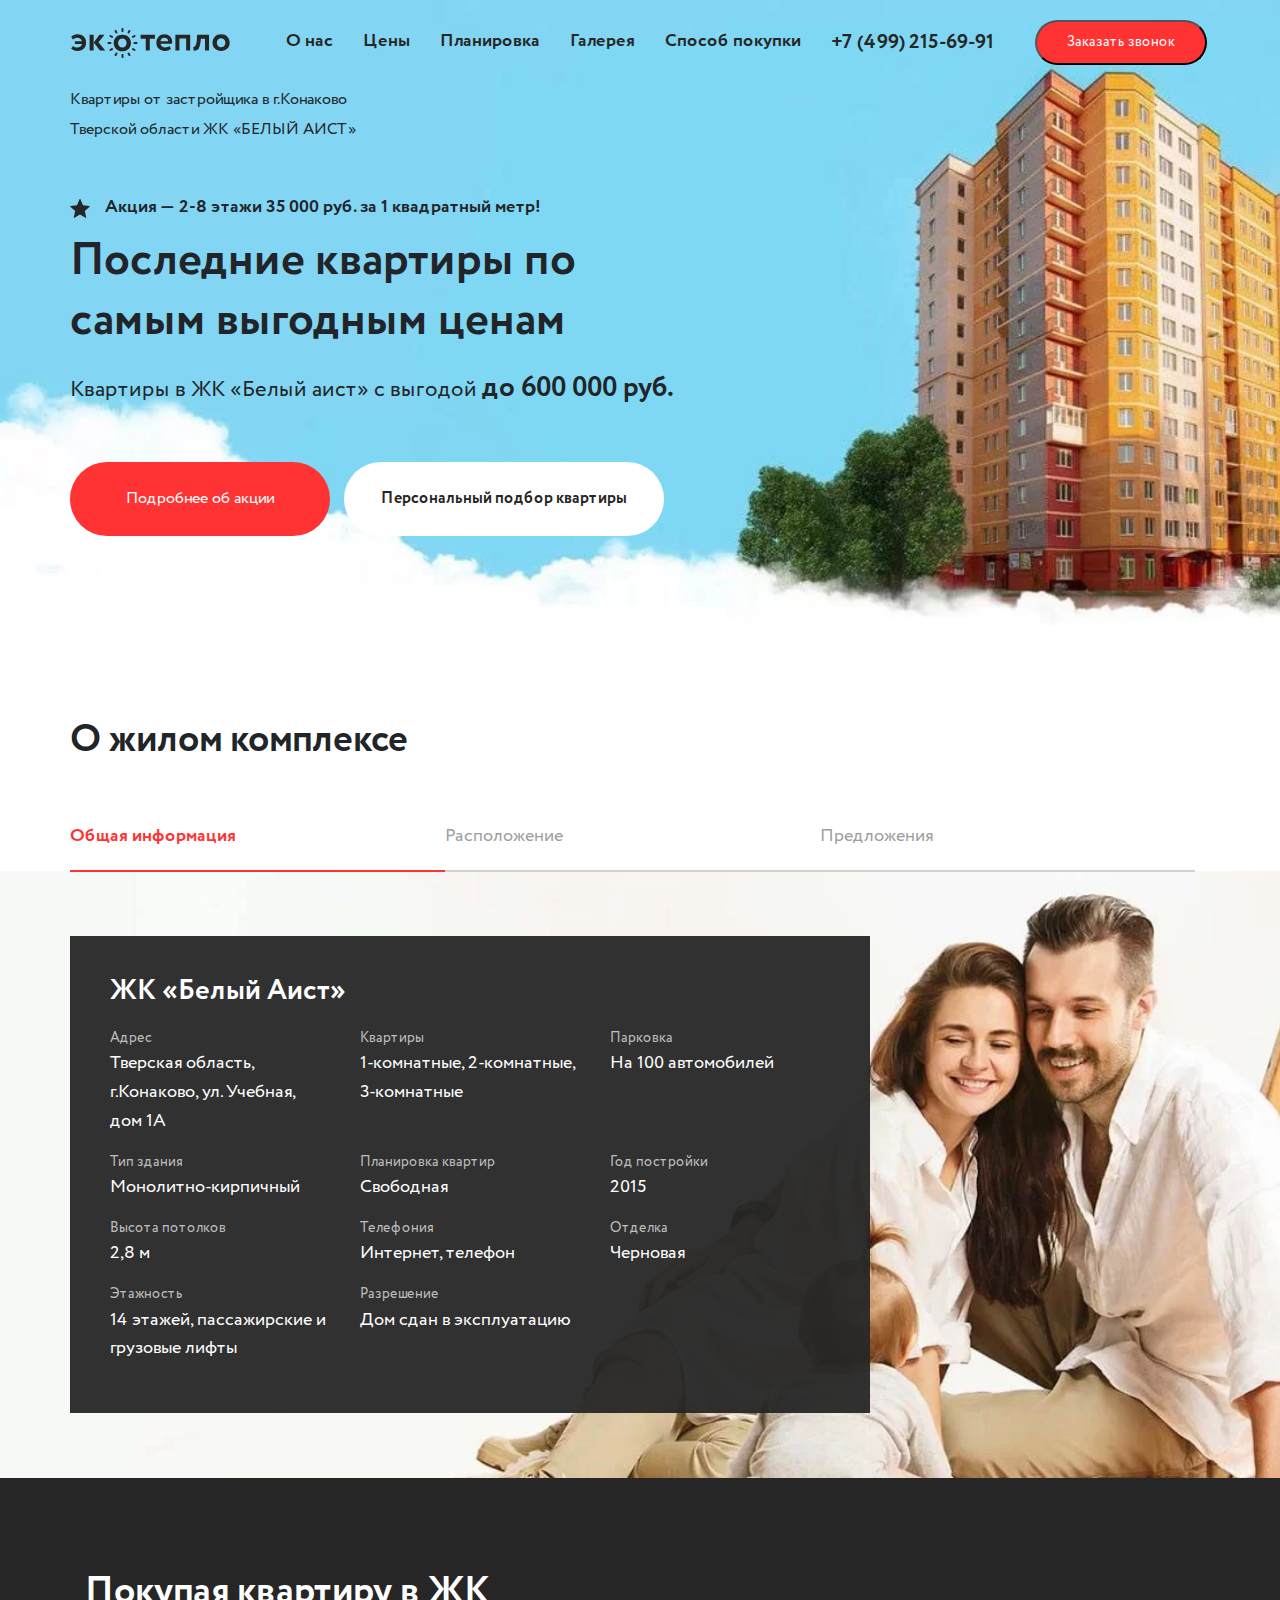
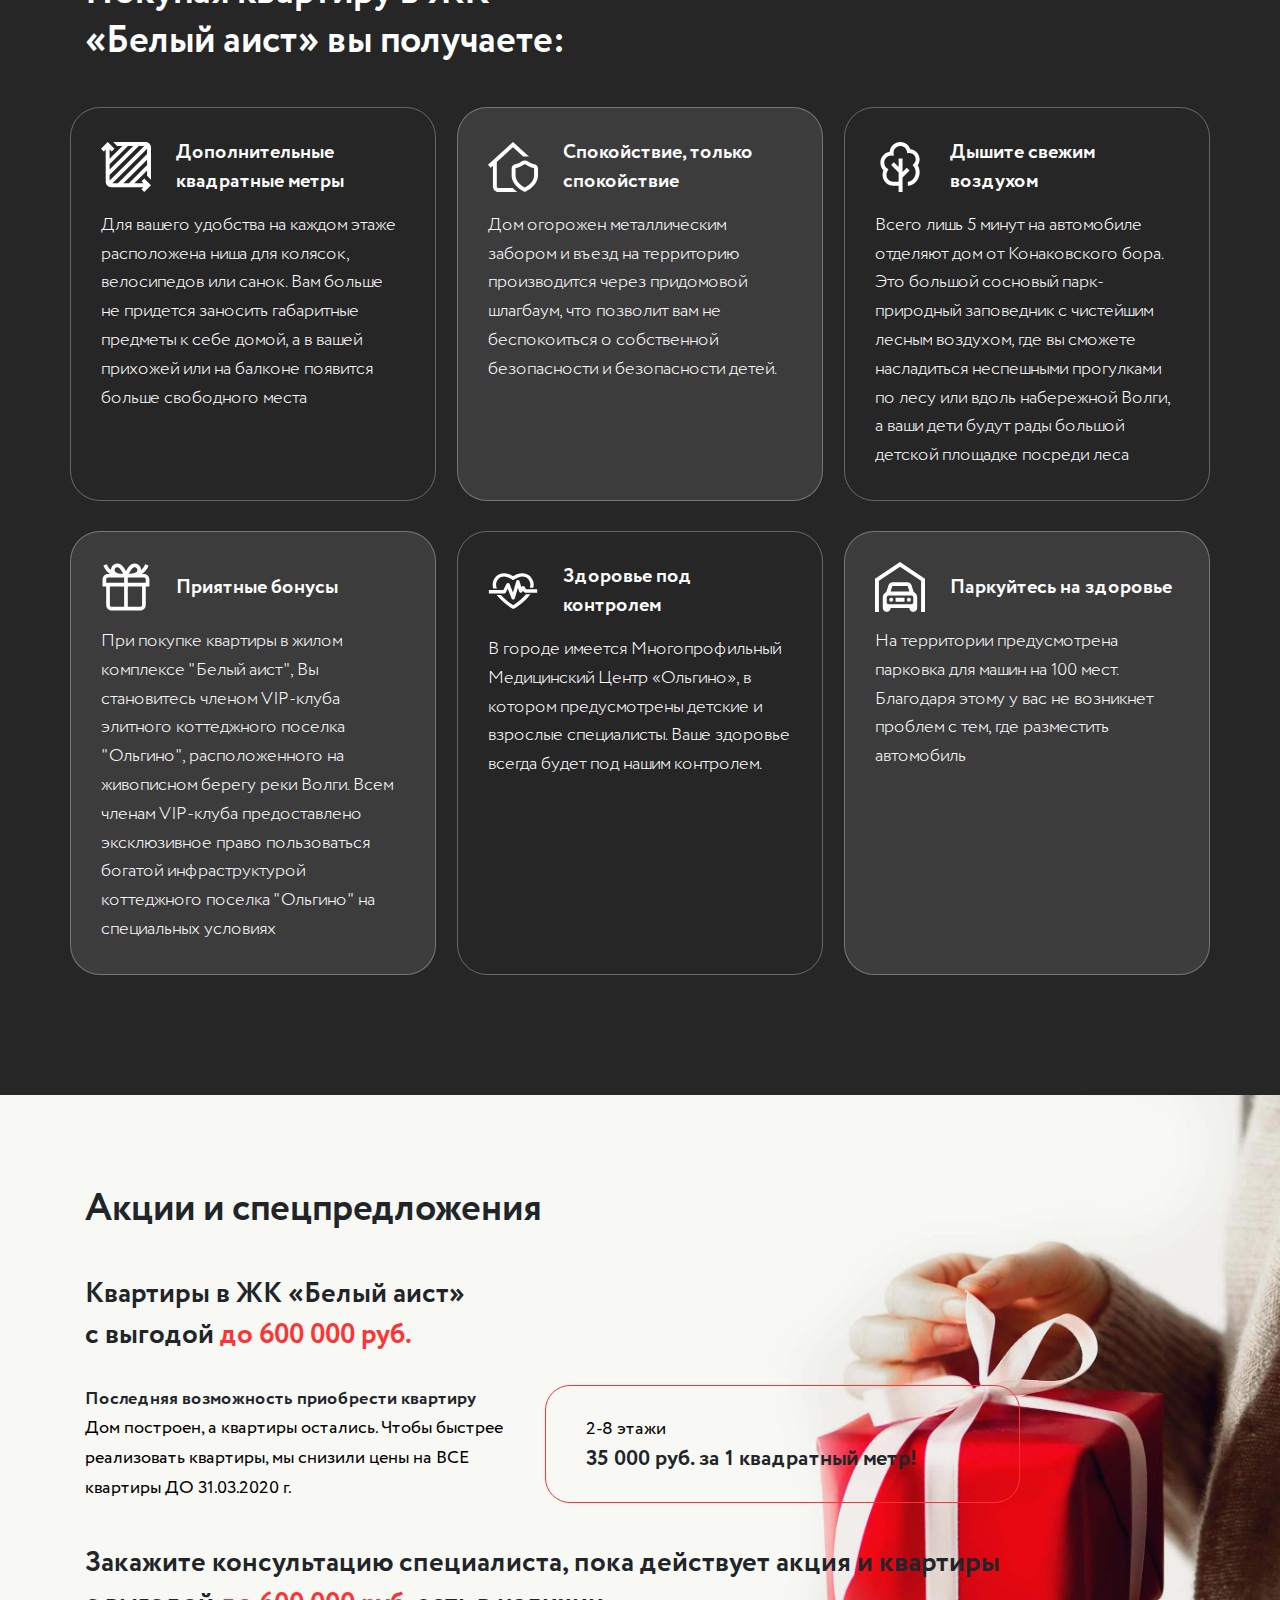
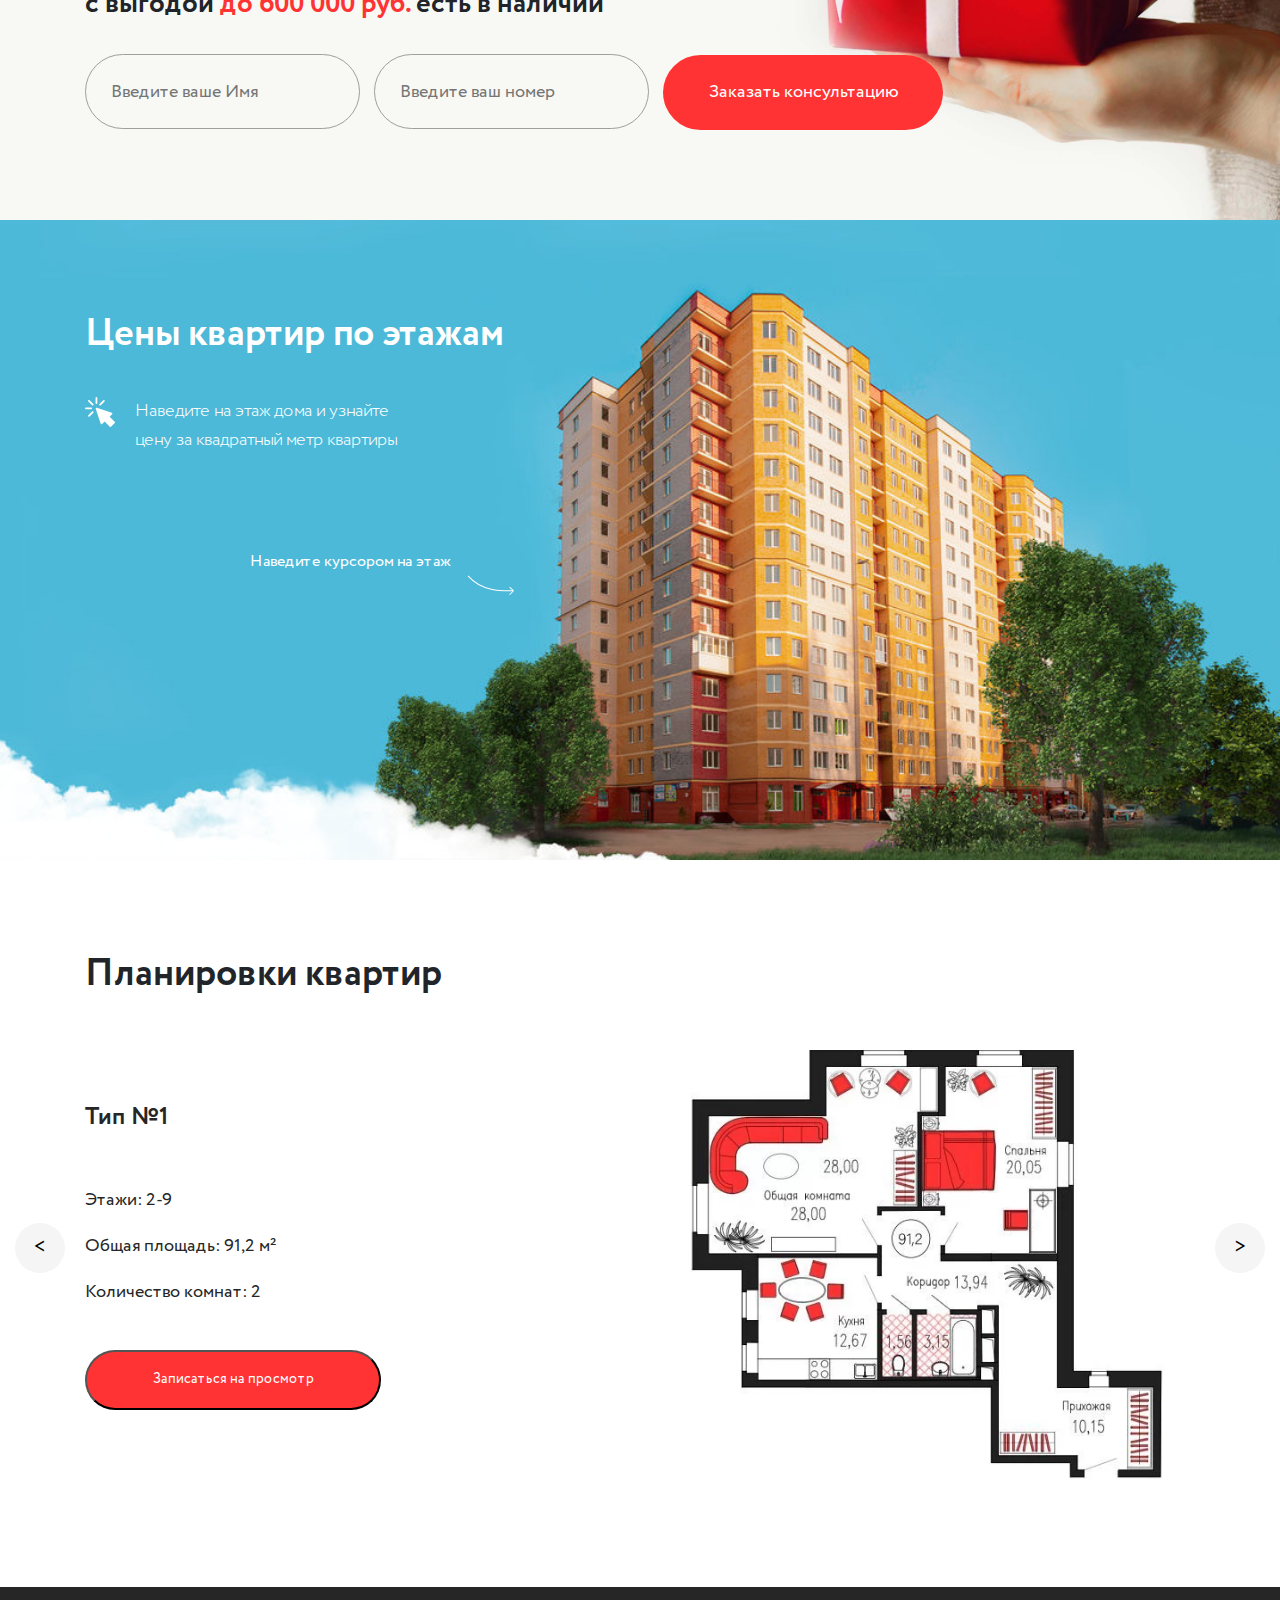
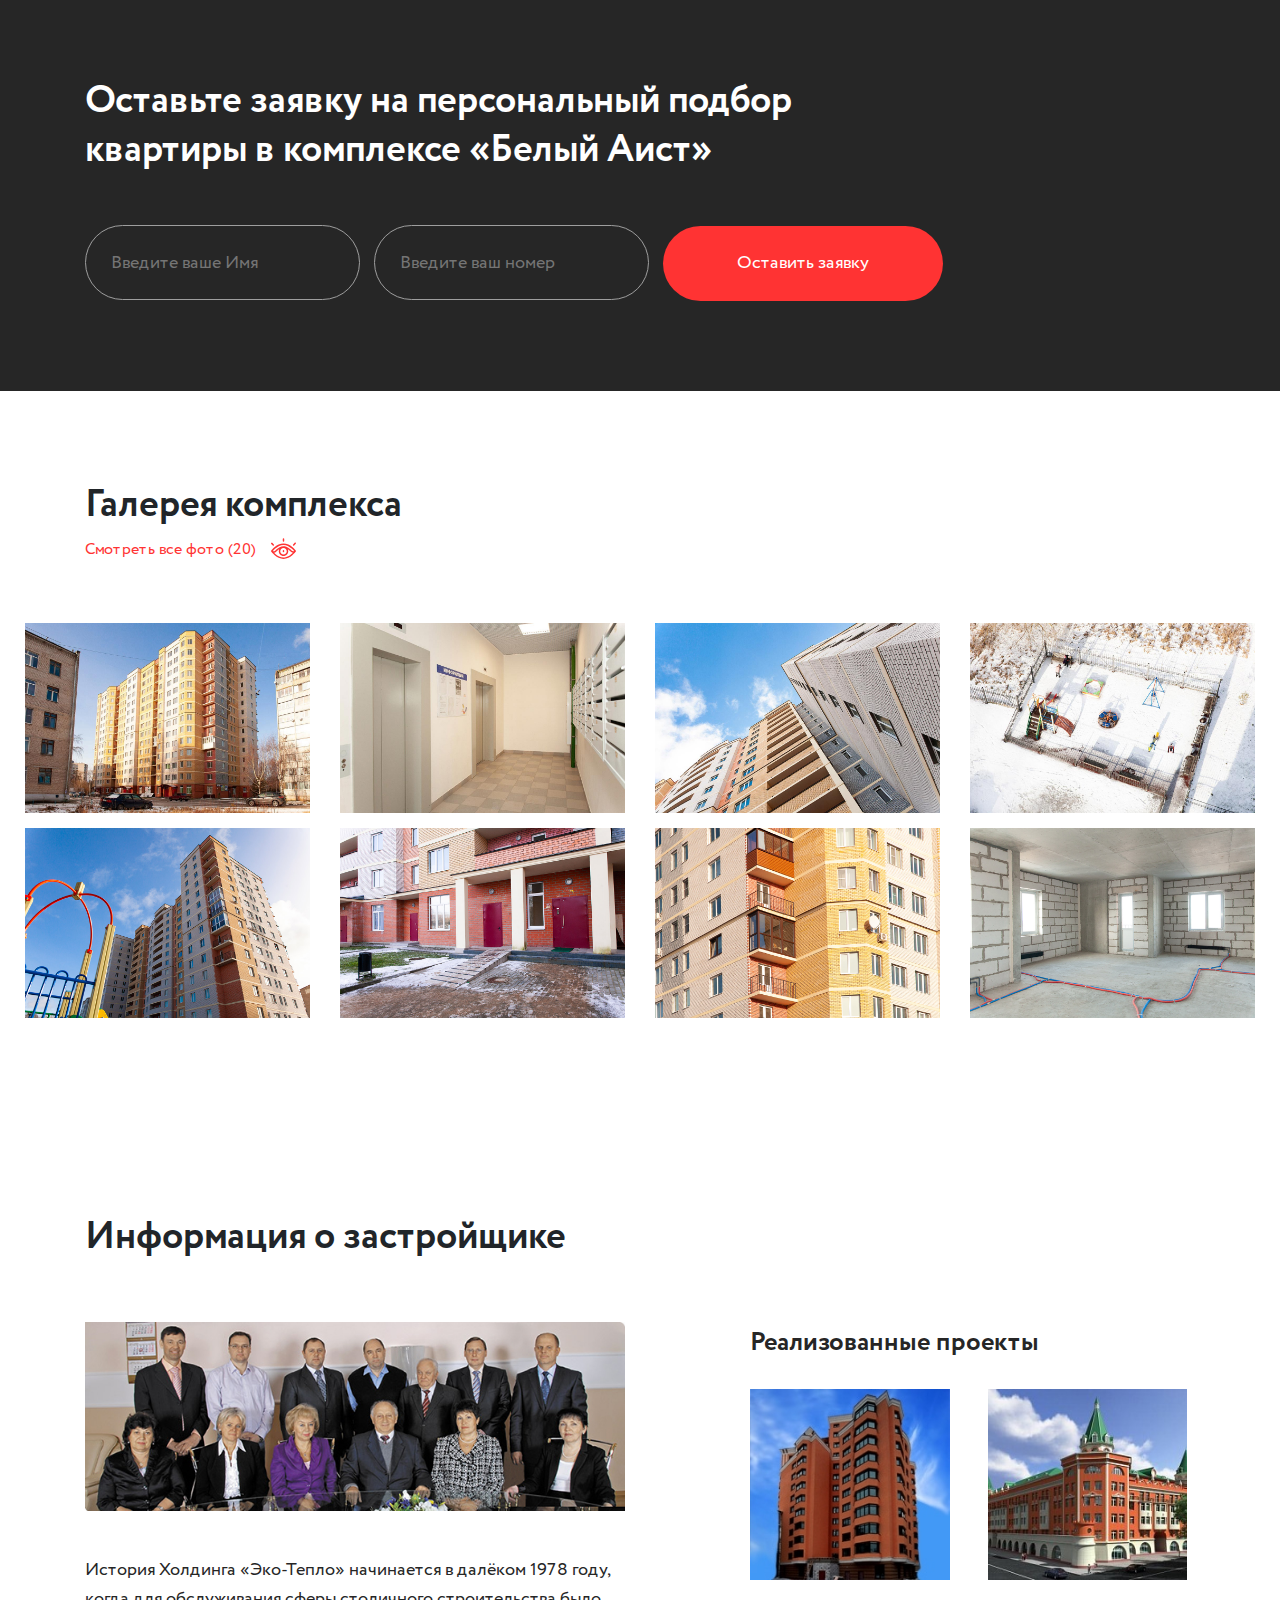
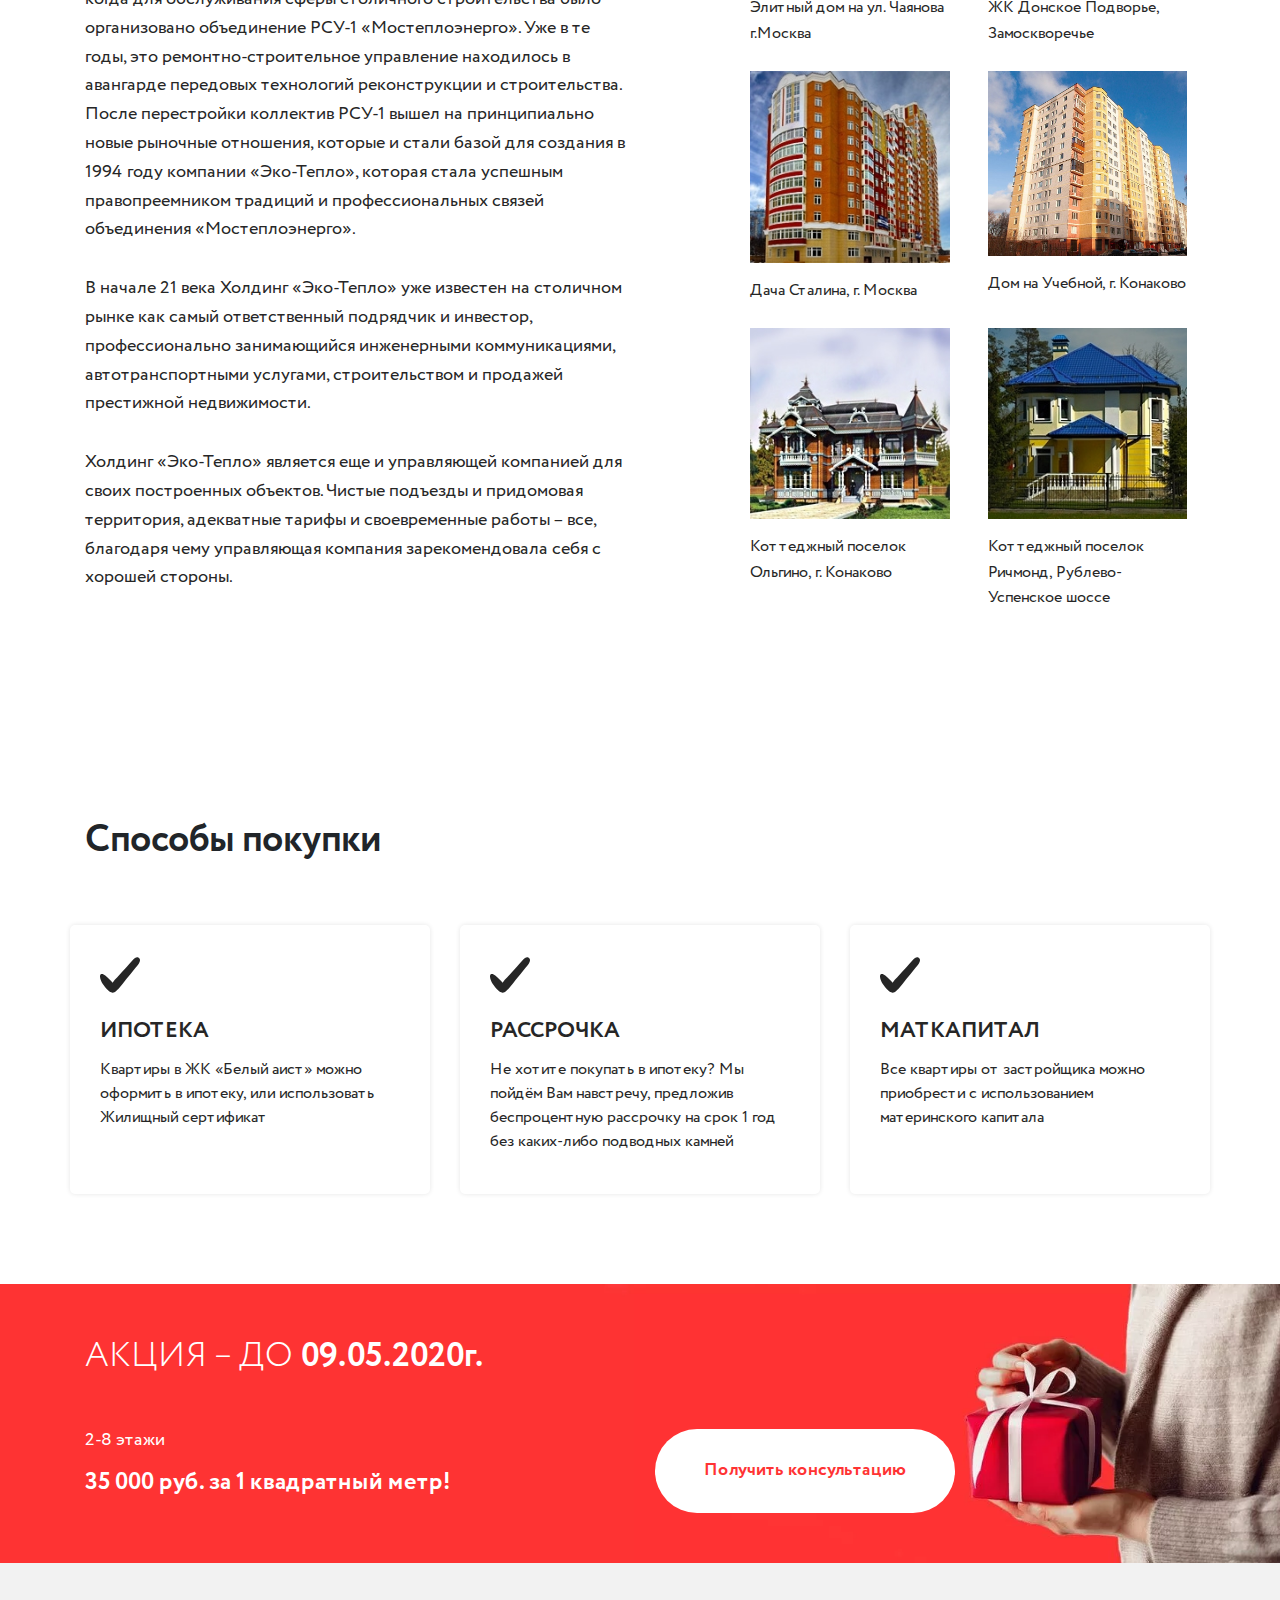
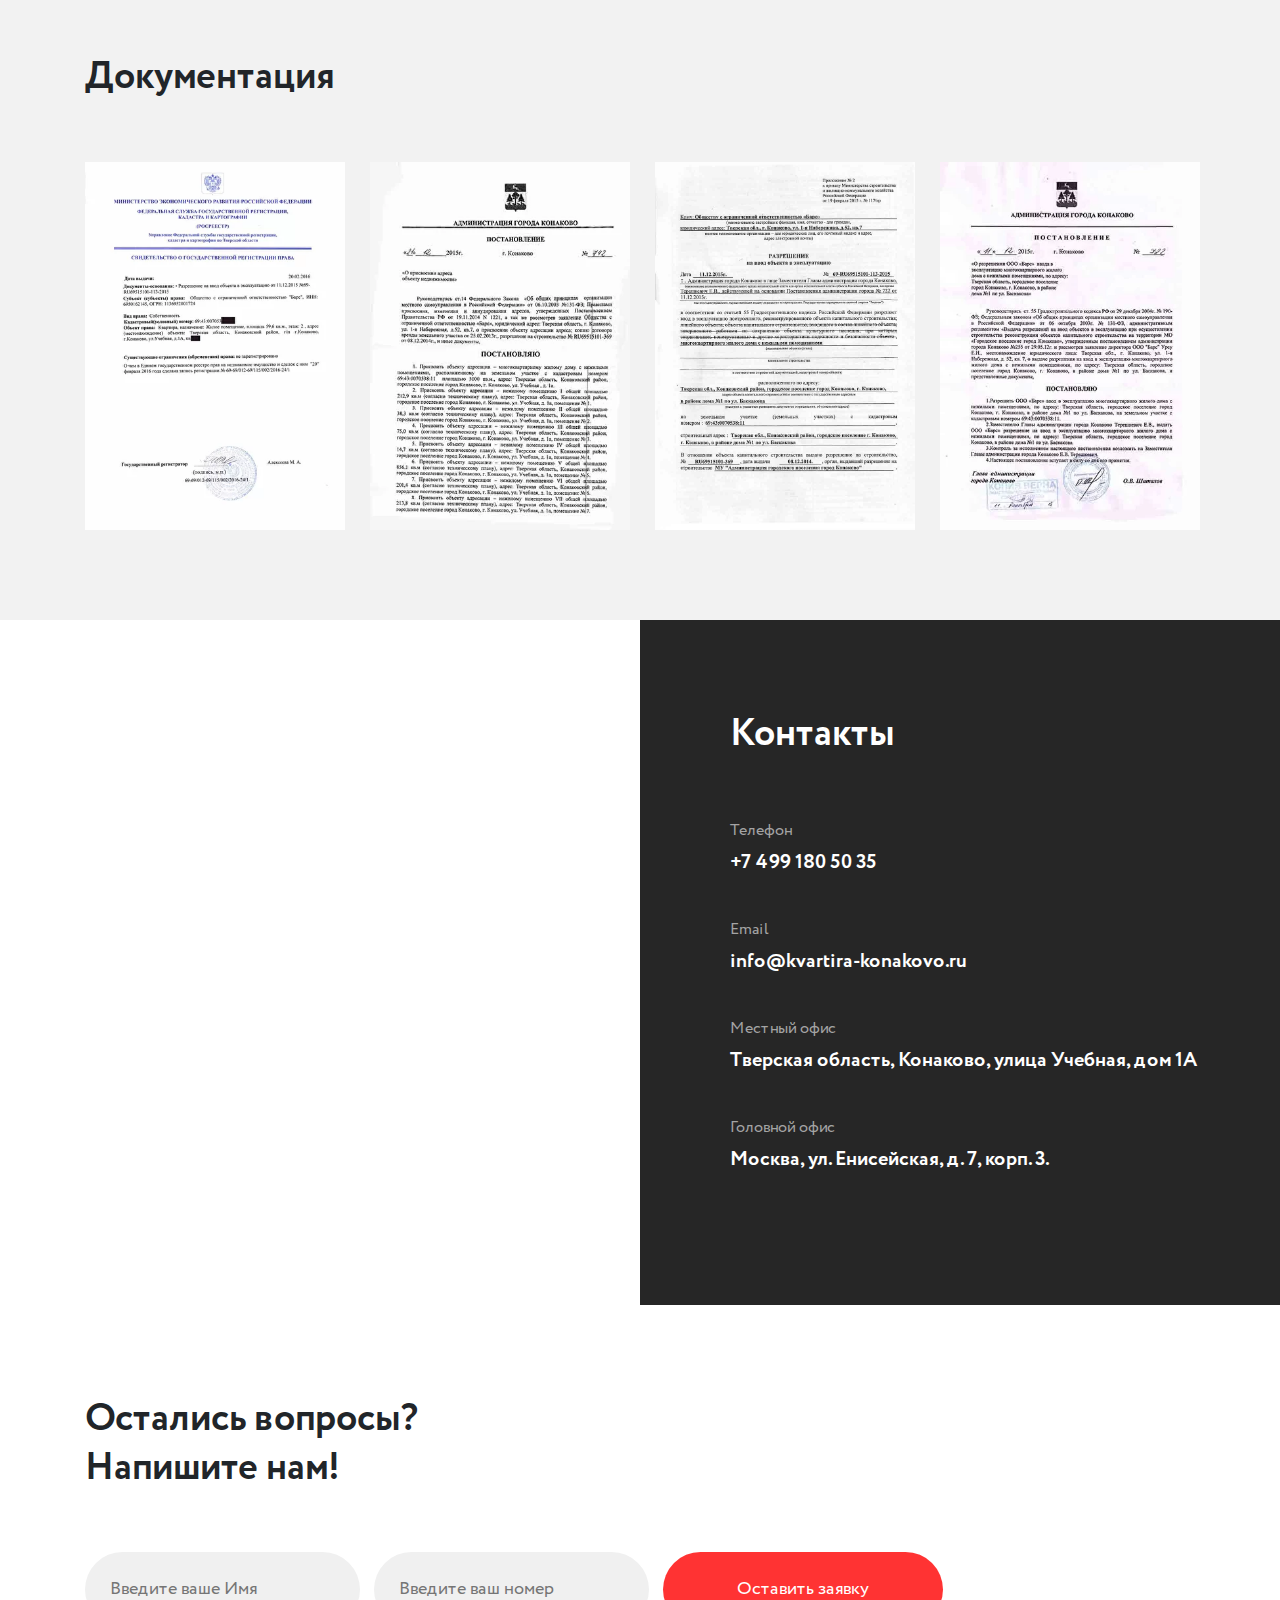
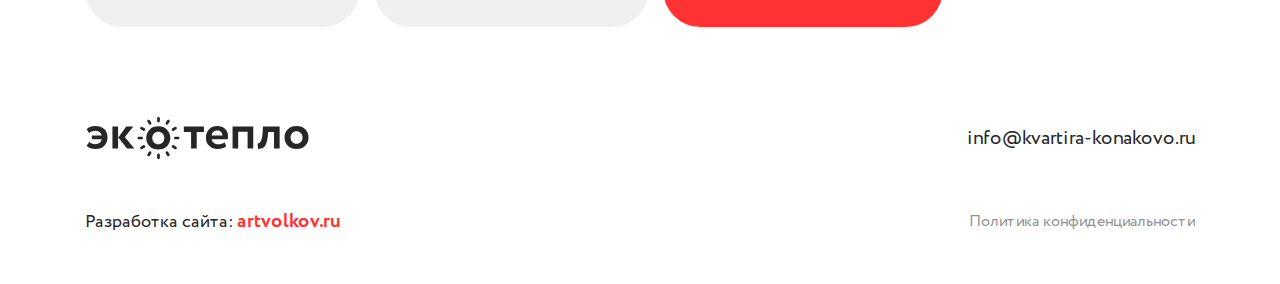
==== index.html @ 5d5dffa7 "add fonts" ====
<!DOCTYPE html>
<html lang="ru">
<head>
    <meta charset="UTF-8">
    <meta name="viewport" content="width=device-width, initial-scale=1.0">
    <link rel="icon" href="favicon.ico" type="image/x-icon" />
    <link rel="stylesheet" href="css/bootstrap.min.css">
    <link rel="stylesheet" href="css/magnific-popup.css">
    <link rel="stylesheet" href="fonts/stylesheet.css">
    <link rel="stylesheet" href="css/style.css">
    <title>Официальный сайт ЖК «БЕЛЫЙ АИСТ» в Конаково, Тверской области. Акции, цены, планировки, отзывы.</title>
</head>
<body>
    <header class="header">
        <div class="container">
            <div class="row">
                <div class="logo col-2">
                    <a href="/"><img class="logo_img" src="img/logo.svg" alt="logo"></a>
                </div>
                <nav class="menu col-8">
                    <ul class="nav-menu">
                        <li class="nav-menu-item"><a class="nav-menu_link" href="#o-nas">О нас</a></li>
                        <li class="nav-menu-item"><a class="nav-menu_link" href="#prices">Цены</a></li>
                        <li class="nav-menu-item"><a class="nav-menu_link" href="#plan">Планировка</a><li>
                        <li class="nav-menu-item"><a class="nav-menu_link" href="#gallery">Галерея</a></li>
                        <li class="nav-menu-item"><a class="nav-menu_link" href="#pay">Способ покупки</a></li>
                        <li class="nav-menu-item"><a href="tel:+7 (499) 215-69-91" class="nav-menu_link _phone">+7 (499) 215-69-91</a></li>
                    </ul>
                </nav>
                <div class="call_me col-2">
                    <button class="btn-red" data-toggle="modal" data-target="#exampleModalCenter">Заказать звонок</button>
                    <div class="burger">
                        <span class="burger-line"></span>
                        <span class="burger-line"></span>
                        <span class="burger-line"></span>
                    </div>
                </div>
            </div>
        </div>
    </header>
    <div class="header-scroll">
            <nav class="scroll-menu">
                <ul class="scroll-nav">
                    <li class="scroll-nav-item"><a class="scroll-nav-link _line" href="#o-nas">О нас</a></li>
                    <li class="scroll-nav-item"><a class="scroll-nav-link _line" href="#prices">Цены</a></li>
                    <li class="scroll-nav-item"><a class="scroll-nav-link _line" href="#plan">Планировка</a></li>
                    <li class="scroll-nav-item"><a class="scroll-nav-link _line" href="#gallery">Галерея</a></li>
                    <li class="scroll-nav-item"><a class="scroll-nav-link _line" href="#pay">Способ покупки</a></li>
                    <li class="scroll-nav-item"><a class="scroll-nav-link _phone" href="tel:+7 499 180 50 35">+7 499 180 50 35</a></li>
                    <li class="scroll-nav-item"><a class="scroll-nav-link _mail" href="mailto:info@kvartira-konakovo.ru">info@kvartira-konakovo.ru</a></li>
                    <li class="scroll-nav-item">Упаковка лендинга: <a class="scroll-nav-link" href="https://artvolkov.ru">artvolkov.ru</a></li>
                </ul>
            </nav>
    </div>
    <main class="main">
        <section class="first-block" style="background-image: url(img/back1.webp)">
            <div class="container">
                <div class="row">
                    <div class="col-12 logo-text">
                        <p>Квартиры от застройщика в г.Конаково <br> Тверской области ЖК «БЕЛЫЙ АИСТ»</p>
                    </div>
                    <div class="col-12 main-title">
                        <p><img src="icons/star.svg" alt="star" width="20">Акция — 2-8 этажи 35 000 руб. за 1 квадратный метр!</p>
                        <h1>Последние квартиры по <br> самым выгодным ценам</h1>
                        <p>Квартиры в ЖК «Белый аист» с выгодой <span>до 600 000 руб.</span> </p>
                    </div>
                    <div class="col-12 first-block-buttons">
                        <a href="#special" class="btn-red">Подробнее об акции</a>
                        <button data-toggle="modal" data-target="#exampleModalCenter">Персональный подбор квартиры</button>
                    </div>
                </div>
            </div>
        </section>
        <section class="about_block" id="o-nas">
            <div class="container">
                <h2>О жилом комплексе</h2>
                <nav class="row">
                  <div class="nav nav-tabs col-12" id="nav-tab" role="tablist">
                    <a class="nav-item nav-link active" id="nav-home-tab" data-toggle="tab" href="#nav-home" role="tab" aria-controls="nav-home" aria-selected="true">Общая информация</a>
                    <a class="nav-item nav-link" id="nav-profile-tab" data-toggle="tab" href="#nav-profile" role="tab" aria-controls="nav-profile" aria-selected="false">Расположение</a>
                    <a class="nav-item nav-link" id="nav-contact-tab" data-toggle="tab" href="#nav-contact" role="tab" aria-controls="nav-contact" aria-selected="false">	
                      Предложения</a>
                  </div>
                </nav>
            </div>    
                <div class="tab-content" id="nav-tabContent">
                  <div class="tab-pane fade show active" id="nav-home" role="tabpanel" aria-labelledby="nav-home-tab" style="background-image: url(img/back2.webp);">
                    <div class="container">
                        <div class="about-box">
                            <h3>ЖК «Белый Аист»</h3>
                            <div class="row about-block">
                                <div class="col-4 about-item">
                                    <p class="about_title">Адрес</p>
                                    <p class="about_text">Тверская область, г.Конаково, ул. Учебная, дом 1А</p>
                                </div>
                                <div class="col-4 about-item">
                                    <p class="about_title">Квартиры</p>
                                    <p class="about_text">1-комнатные, 2-комнатные, 3-комнатные</p>
                                </div>
                                <div class="col-4 about-item">
                                    <p class="about_title">Парковка</p>
                                    <p class="about_text">На 100 автомобилей</p>
                                </div>
                                <div class="col-4 about-item">
                                    <p class="about_title">Тип здания</p>
                                    <p class="about_text">Монолитно-кирпичный</p>
                                </div>
                                <div class="col-4 about-item">
                                    <p class="about_title">Планировка квартир</p>
                                    <p class="about_text">Свободная</p>
                                </div>
                                <div class="col-4 about-item">
                                    <p class="about_title">Год постройки</p>
                                    <p class="about_text">2015</p>
                                </div>
                                <div class="col-4 about-item">
                                    <p class="about_title">Высота потолков</p>
                                    <p class="about_text">2,8 м</p>
                                </div>
                                <div class="col-4 about-item">
                                    <p class="about_title">Телефония</p>
                                    <p class="about_text">Интернет, телефон</p>
                                </div>
                                <div class="col-4 about-item">
                                    <p class="about_title">Отделка</p>
                                    <p class="about_text">Черновая</p>
                                </div>
                                <div class="col-4 about-item">
                                    <p class="about_title">Этажность</p>
                                    <p class="about_text">14 этажей, пассажирские и грузовые лифты</p>
                                </div>
                                <div class="col-4 about-item">
                                    <p class="about_title">Разрешение</p>
                                    <p class="about_text">Дом сдан в эксплуатацию</p>
                                </div>
                            </div>
                        </div>
                    </div>    
                </div>
                  <div class="tab-pane fade" id="nav-profile" role="tabpanel" aria-labelledby="nav-profile-tab" style="background-image: url(img/back3.webp);">
                    <div class="container">
                        <div class="about-box">
                            <h3>Как проехать?</h3>
                            <div class="row about-block">
                                <div class="col-6 about-item">
                                    <p class="about_head">159 км от Москвы:</p>
                                    <p class="car_text"><img src="icons/car_1.svg"  width="30" alt="icon">1,5 часа на автомобиле</p>
                                    <p class="car_text"><img src="icons/underground.svg" width="30" alt="icon">2 часа на электричке
                                    </p>
                                    <p class="car_text"><img src="icons/bus.svg" width="30" alt="icon">2,5 часа на автобусе</p>
                                </div>
                                <div class="col-6 about-item">
                                    <p class="about_head">77 км от Твери:</p>
                                    <p class="car_text"><img src="icons/car_1.svg"  width="30" alt="icon">1,5 часа на автомобиле</p>
                                    <p class="car_text"><img src="icons/underground.svg" width="30" alt="icon">2 часа на электричке
                                    </p>
                                    <p class="car_text"><img src="icons/bus.svg"  width="30" alt="icon">2,5 часа на автобусе</p>
                                </div>
                            </div>                            
                        </div>
                    </div>   
                  </div>
                  <div class="tab-pane fade" id="nav-contact" role="tabpanel" aria-labelledby="nav-contact-tab" style="background-image: url(img/back4.jpg);">
                    <div class="container">
                        <div class="about-box">
                            <h3>Выгодные предложения</h3>
                            <div class="row about-block">
                                <div class="col-12 about-item">
                                    <p class="offer_text"><img src="icons/star_1.svg"  width="16" alt="icon">Возможен ремонт от Застройщика</p>
                                    <p class="offer_text"><img src="icons/star_1.svg" width="16" alt="icon">Помощь в подготовке и оформлении документов
                                    </p>
                                    <p class="offer_text"><img src="icons/star_1.svg" width="16" alt="icon">Любая форма оплаты: <br>
                                        Ипотека, Маткапитал, Рассрочка, Жилищный сертификат</p>
                                    <button data-toggle="modal" data-target="#exampleModalCenter">Заказать звонок</button>
                                </div>
                            </div>
                        </div>                        
                    </div>   
                  </div>
                </div>
        </section>
        <section class="advantages">
            <div class="container">
                <h2>Покупая квартиру в ЖК <br> «Белый аист» вы получаете:</h2>
                <div class="row advantages-block">
                    <div class="advantages-item col-12 col-lg-4 col-md-6">
                        <div class="advantages-item-head">
                            <img src="icons/034-area.svg" alt="icon">
                            <p>Дополнительные квадратные метры</p>
                        </div>
                        <div class="advantages-item-content">
                            <p>
                                Для вашего удобства на каждом этаже расположена ниша для колясок, велосипедов или санок. Вам больше не придется заносить габаритные предметы к себе домой, а в вашей прихожей или на балконе появится больше свободного места
                            </p>
                        </div>
                    </div>
                    <div class="advantages-item col-12 col-lg-4 col-md-6">
                        <div class="advantages-item-head">
                            <img src="icons/013-protection.svg" alt="icon">
                            <p>Спокойствие, только спокойствие</p>
                        </div>
                        <div class="advantages-item-content">
                            <p>Дом огорожен металлическим забором и въезд на территорию производится через придомовой шлагбаум, что позволит вам не беспокоиться о собственной безопасности и безопасности детей.</p>
                        </div>
                    </div>
                    <div class="advantages-item col-12 col-lg-4 col-md-6">
                        <div class="advantages-item-head">
                            <img src="icons/tree_1.svg" alt="icon">
                            <p>Дышите свежим воздухом</p>
                        </div>
                        <div class="advantages-item-content">
                            <p>Всего лишь 5 минут на автомобиле отделяют дом от Конаковского бора. Это большой сосновый парк-природный заповедник с чистейшим лесным воздухом, где вы сможете насладиться неспешными прогулками по лесу или вдоль набережной Волги, а ваши дети будут рады большой детской площадке посреди леса</p>
                        </div>
                    </div>
                    <div class="advantages-item col-12 col-lg-4 col-md-6">
                        <div class="advantages-item-head">
                            <img src="icons/gift_1.svg" alt="icon">
                            <p>Приятные бонусы</p>
                        </div>
                        <div class="advantages-item-content">
                            <p>При покупке квартиры в жилом комплексе "Белый аист", Вы становитесь членом VIP-клуба элитного коттеджного поселка "Ольгино", расположенного на живописном берегу реки Волги. Всем членам VIP-клуба предоставлено эксклюзивное право пользоваться богатой инфраструктурой коттеджного поселка "Ольгино" на специальных условиях</p>
                        </div>
                    </div>
                    <div class="advantages-item col-12 col-lg-4 col-md-6">
                        <div class="advantages-item-head">
                            <img src="icons/heart.svg" alt="icon" width="50">
                            <p>Здоровье под контролем</p>
                        </div>
                        <div class="advantages-item-content">
                            <p>В городе имеется Многопрофильный Медицинский Центр «Ольгино», в котором предусмотрены детские и взрослые специалисты. Ваше здоровье всегда будет под нашим контролем.</p>
                        </div>
                    </div>
                    <div class="advantages-item col-12 col-lg-4 col-md-6">
                        <div class="advantages-item-head">
                            <img src="icons/018-garage.svg" alt="icon">
                            <p>Паркуйтесь на здоровье</p>
                        </div>
                        <div class="advantages-item-content">
                            <p>На территории предусмотрена парковка для машин на 100 мест. Благодаря этому у вас не возникнет проблем с тем, где разместить автомобиль</p>
                        </div>
                    </div>
                </div>
            </div>
        </section>
        <section class="specials" id="special">
            <div class="container">
                <h2>Акции и спецпредложения</h2>
                <div class="row specials-block">
                    <div class="specials-item col-12">
                        <p class="p-high">Квартиры в ЖК «Белый аист» <br> с выгодой <span class="red">до 600 000 руб.</span></p>
                    </div>
                    <div class="specials-item col-lg-5 col-12 _center">
                        <p>Последняя возможность приобрести квартиру</p>
                        <p class="p-medium">Дом построен, а квартиры остались. Чтобы быстрее реализовать квартиры, мы снизили цены на ВСЕ квартиры ДО 31.03.2020 г.</p>
                    </div>
                    <div class="specials-item col-lg-5 col-12 col-sm-6 _border">
                        <p class="p-medium">2-8 этажи</p>
                        <p>35 000 руб. за 1 квадратный метр!</p>
                    </div>
                    <div class="specials-item col-10">
                        <p class="p-high">Закажите консультацию специалиста, пока действует акция и квартиры с выгодой <span class="red">до 600 000 руб.</span> есть в наличии</p>
                    </div>
                    <div class="special-item form col-lg-12 col-9">
                        <form action="" class="send-form">
                            <input type="text" placeholder="Введите ваше Имя" name="name">
                            <input type="tel" placeholder="Введите ваш номер" name="phone">
                            <button type="submit" data-toggle="modal" data-target="#exampleModalCenter">Заказать консультацию</button>
                        </form>
                    </div>
                </div>
            </div>
        </section>
        <section class="prices" style="background-image: url(img/back6.jpg);" id="prices">
            <div class="container">
                <h2>Цены квартир по этажам</h2>
                <div class="row">
                    <div class="prices-item col-12" >
                        <p class="click"><img src="icons/click_1.svg" width="30" alt="icon">Наведите на этаж дома и узнайте <br> цену за квадратный метр квартиры</p>
                    </div>
                    <div class="prices-item _arrow">
                        <p>Наведите курсором на этаж</p>
                        <img src="icons/Group_8_1.svg" alt="icon">
                    </div>
                </div>
            </div>
            <svg id="etazhu" xmlns="http://www.w3.org/2000/svg" viewBox="0 0 378.45 395.32"><g id="Слой_2" data-name="Слой 2"><g id="Слой_1-2" data-name="Слой 1"><path class="cls-1" d="M46.68,393,0,395.32v-24l46.68-2.51,65.51-10.24,29.52,1.88,26.37-3.13,44.38,3.13,57.77,4.6v2.3l50,4,9.83-1,47.73,5.85.63,19.23-47.73-.63h-9.63l-49.6-1v-3.14l-59-1.67-44.38-1.25-26.37,1.67-29.52-1.05Z"></path><path class="cls-1" d="M32.23,369.64,0,372.46V346.23l26.79-4.85,21.35,2,31-5.85v-3l33.49-6.86,29.73,4,25.74-4h26.59l24.38,4.94L270,339v3.43l49.4,5.65,10.05-1.21,48.14,8.88.84,20.59-47.52-5.25-10.25.81-49.4-4V365.6l-103.2-7.47-25.74,3.44-29.73-2.43-64.47,10.5Z"></path><path class="cls-1" d="M1.51,320v25.62l26.27-4.79,20.89,2.29,31-6.25v-2.5L112,327.09l30.19,4,24.62-4h26.88l17.38,4L268.32,339v3.33l49.43,6.25,9.31-1.88,47.36,9.59-.83-21L326,323.14l-9.51,1.25-48.19-9v-4.58L211,300.43l-17.38-3.12H166.77l-24.62,5-28.75-5-33.71,9.58v2.71l-31.44,8.33-21.09-2.71Z"></path><path class="cls-1" d="M2.87,319.62V297.35l24.83-8.49,22.14,3.82,31.24-10.61.21-6.36,33.1-11.88,34.14,7,20.69-7h24.62l18,5.09,38.27,10.18,4.14-1.06,14.28,4v6.58l49.24,12.52,9.31-1.07L355.22,308v2.34l18.62,5.51,1,19.52L356,330.44l-28.13-6.79-9.31,1.7-49-9.34v-4.66l-57.72-11.46-18-3H169.22l-25.86,4.88-29-4.88-33.1,9.76v2.76l-31.45,8.7-21.52-3Z"></path><path class="cls-1" d="M27.63,265.74,2.87,276.12v19.42l24.76-7.3,22.08,3.46,31.36-9.62v-5.57l32-10.39,35.29,6,19-6h26.62l55.5,13.66,3.92-1.16,14.24,3.66v6l49.73,11.53,8.25-1.15,28.89,7.12v2.11l18.36,5V294.39l-19.19-6v-3.27l-28.06-8.65-9.08,2.11-37.35-9.81-11.55-2.88v-8.46l-14.24-4.42L249,254l-38.38-10.39-18-6.34H166.29l-19.4,6.34-32.39-6.34L81.07,250.16v8.08L49.71,270Z"></path><path class="cls-1" d="M28.3,240.19,2.87,253.27V277.1L28.3,265.5l22.13,3.59,30.6-12v-6.33l32.05-13.5,29.77,8.44,24.6-10.76h25.64l56.45,17.93,3.72-.63,15.09,4.85v8.85l49.21,13.5,9.31-1.9,27.7,9.49v3.38l19.85,6.53-.83-21.3L354,268.24V264l-28.12-9.91-8.89,2.11L279.1,243.15l-11.37-3.38v-8.43l-14.47-5.49-4.34.85-37.84-15-17-7H167.45l-24.6,11.17-29.77-8.85L81,222.48v7.8l-30.6,14.77Z"></path><path class="cls-1" d="M28.8,214.13,4,229.78v21.07L28.8,238.21,51,243l31.46-14.45v-5.82l31.88-15.25,29.19,9.43,24.84-12.24H194.4l55.68,20.47,4.14-1L268.5,230v9l49.68,15.86,9.53-2.41,27.32,10v4.62l19.46,6.42-.62-18.66-19.46-7.63V242l-28.15-12-9.53,3-36.22-14.24-12-5.22V205.3l-15.31-6.62-3.94,1.4-37.67-15.65L194.4,177l-26.08-1-24.84,12.44-30-9.83-31,17.46v8.83L51.78,220.35Z"></path><path class="cls-1" d="M30.18,189.71,4.72,207v22.41l24.43-14.59,22.79,6,29.77-16v-9.66L113.54,178l29,10.49,24.43-13.36h25.87l54.81,24.06,3.69-1,14.79,6v12.13l48.25,17.68,8.83-2.67,28.74,12.54v4.52L371,255.93l-1-19.73-18.89-8.64V221l-27.92-13.57-8.83,4.52L278.6,196.11l-13.14-4.73V178.84l-14.16-6.79-4.11,1L210,155l-17.24-9.46H166.92l-25.25,15-28.74-11.92L81.72,167.92v10.9L51.33,196.49Z"></path><path class="cls-1" d="M28.7,164.29,3.94,183.11,3.12,207.5,28.7,190.14l21.87,5.79,30.74-18v-8.68l31.36-21.09,28.89,12.2,24.55-14.89H191.9l55.5,29.15,3.5-1,14.86,6.82v10.75l48.9,20.47,9.28-3.52L351.38,222v5.37l19.6,9.93L370.16,217l-18.78-10.14V201.3l-28.47-15.71-10.11,3.1-36.31-17.78-10.73-5.17v-12.2L250.9,146.1l-4.12,1.65-38-22.32-16.92-9.52H166.11l-24.55,15.72-29.71-13L81.31,139.9v12.2L50.57,171.74Z"></path><path class="cls-1" d="M29.53,140.38,4.77,161.16v21.62l24.76-17.25L51,172.8l30.13-20V140.38L112.88,119l28.88,12.68,24.35-16,28.68.83,51.37,30.14h5.78l13.41,6.45.82,13.09,48.69,23.08,8.26-2.71L350.56,200v7.49L371,217.7,370.16,198l-19.6-10.61v-7.48l-27.44-16.21-9.5,4.57-38.16-19.54-10.11-5.4V127.7l-15.27-9.56h-3.92l-34-20.79L191.07,84.26H166.73l-26.21,19.53L112.88,89,81.11,111.9v15.59L51.6,147.86Z"></path><path class="cls-1" d="M30.05,117.16,6,137.72,4.77,161.53,30.05,141l21.79,8.75,30-23.61v-12l32.68-23.4,27.13,13.22,24.87-16.28h24.26l54.88,30.94,3.91,2,14,7.94,1,16.28,48.31,23.81,9.45-4.68,26.72,16.08v7.74L369,199l-.82-18.93-19.12-10.79V158.48L320.7,142.4l-9.05,4.27-34.74-19.74-12.74-6.71.41-15.06-15-10.38h-3.91L207.85,70,190.79,57.53H166.53L141.66,78.9l-29-15.26-31.45,25v14.25L51.84,125.51Z"></path><path class="cls-1" d="M31.63,92.56l-25.46,23L5.76,137.8,31,117l21.77,8.15,29.57-23.43V87.26l31-25.48L142.72,78.7l24.84-19.36,23.82-.61L246.62,94.8h3.49l14,9.58.82,15.69,46.82,25.67,9.45-3.66L349.49,158v10.4L369,179.57l-.82-20.78-18.69-11.41V137.8l-28.33-17.73-8.22,4.07L277,101.93,264.89,94.8l-.82-18.75-14-9.58-4.52.41L208.84,41l-16-11.21h-27.1L142.1,50,113.36,33.05l-31,26.29V76.46L52.16,100.3Z"></path><path class="cls-1" d="M31.81,67.53,6.19,94.24l1.23,25.85L31.81,96.63l21.32,8.25L83.26,78V62.54L114.41,35.4,142.5,53.2l23.77-24.54H194l52.27,40.39L250.11,68l14.35,10,1,21.06,48.17,30.19,8-4.35,27.67,18.24.62,12L369,168.51l-1.84-23.67-17.84-12.38-.61-12.59L320.21,99l-8,4.34L274.71,78l-10.25-6.3V50.81L249.09,39.3l-3.9,2.39-33.82-28L190.46,0H166.27L142.5,21.28,114.41,2,83.26,34.31v15.2L53.13,78Z"></path></g></g></svg>
            <div class="etazh__popup">
                <div class="etazh__popup-left">
                    <span>14 этаж</span>
                </div>
                <div class="etazh__popup-right">
                    <b>от 40 000 руб.</b>
                    <span>за 1м²</span>
                </div>
            </div>
        </section>
        <section class="plan" id="plan">
            <div class="container">
                <h2>Планировки квартир</h2>
                <div class="navigation">
                    <div class="prev">
                        <button class="btn-prev"><
                        </button>
                    </div>
                    <div class="next">
                        <button class="btn-next">></button>
                    </div>
                </div>
                <div class="container">
                    <div class="slider-block">
                        <div class="slider-item">
                            <div class="row">
                                <div class="col-md-6 col-12  slider-item_left">
                                    <p class="type">Тип №1</p>
                                    <p class="floor">Этажи: 2-9</p>
                                    <p class="square">Общая площадь: 91,2 м²</p>
                                    <p class="room">Количество комнат: 2</p>
                                    <button class="btn-red" data-toggle="modal" data-target="#exampleModalCenter">Записаться на просмотр</button>
                                </div>
                                <div class="col-md-6 col-12 slider-item_right">
                                    <img src="img/typ_1.webp" alt="image">
                                </div>
                            </div>
                        </div>
                    </div>
                </div>
            </div>
        </section>
        <section class="form-backcall">
            <div class="container">
                <h2>Оставьте заявку на персональный подбор <br> квартиры в комплексе «Белый Аист»</h2>
                <div class="row">
                    <div class="col-12 form">
                            <form action="" class="send-form">
                                <input type="text" placeholder="Введите ваше Имя" name="name">
                                <input type="tel" placeholder="Введите ваш номер" name="phone">
                                <button type="submit">Оставить заявку</button>
                            </form>
                    </div>
                </div>
            </div>
        </section>
        <section class="gallery" id="gallery">
            <div class="container">
                <h2>Галерея комплекса</h2>
                <a href="img/IMG_1959_1.jpg" class="gallery-magnific" >Смотреть все фото (20) <img class="eye" src="icons/eye_1_1.svg" width="25" alt="icon"> </a>
            </div>
            <div class="row gallery-block">
                <a href="img/IMG_1959_1.jpg" class="gallery-magnific col-lg-3 col-md-4 col-sm-6 col-12"><div class="gallery-item"><img src="img/IMG_1959_1.jpg" alt="image"></div></a>
                <a href="img/IMG_1893_1.jpg" class="gallery-magnific col-lg-3 col-md-4 col-sm-6 col-12"><div class="gallery-item"><img src="img/IMG_1893_1.jpg" alt="image"></div></a>
                <a href="img/IMG_1903_1.jpg" class="gallery-magnific col-lg-3 col-md-4 col-sm-6 col-12"><div class="gallery-item"><img src="img/IMG_1903_1.jpg" alt="image"></div></a>
                <a href="img/IMG_1784_1.jpg" class="gallery-magnific col-lg-3 col-md-4 col-sm-6 col-12"><div class="gallery-item"><img src="img/IMG_1784_1.jpg" alt="image"></div></a>
                <a href="img/IMG_2005.jpg" class="gallery-magnific col-lg-3 col-md-4 col-sm-6 col-12"><div class="gallery-item"><img src="img/IMG_2005.jpg" alt="image"></div></a>
                <a href="img/IMG_1902.jpg" class="gallery-magnific col-lg-3 col-md-4 col-sm-6 col-12"><div class="gallery-item"><img src="img/IMG_1902.jpg" alt="image"></div></a>
                <a href="img/IMG_1985.jpg" class="gallery-magnific col-lg-3 col-md-4 col-sm-6 col-12"><div class="gallery-item"><img src="img/IMG_1985.jpg" alt="image"></div></a>
                <a href="img/IMG_1808.jpg" class="gallery-magnific col-lg-3 col-md-4 col-sm-6 col-12"><div class="gallery-item"><img src="img/IMG_1808.jpg" alt="image"></div></a>
            </div>
        </section>
        <section class="information">
            <div class="container">
                <h2>Информация о застройщике</h2>
                <div class="row information-block">
                    <div class="information-item col-12 col-md-6">
                        <img src="img/missi3on.jpg" alt="">
                        <p>История Холдинга «Эко-Тепло» начинается в далёком 1978 году, когда для обслуживания сферы столичного строительства было организовано объединение РСУ-1 «Мостеплоэнерго». Уже в те годы, это ремонтно-строительное управление находилось в авангарде передовых технологий реконструкции и строительства. После перестройки коллектив РСУ-1 вышел на принципиально новые рыночные отношения, которые и стали базой для создания в 1994 году компании «Эко-Тепло», которая стала успешным правопреемником традиций и профессиональных связей объединения «Мостеплоэнерго».</p>
                        <p>В начале 21 века Холдинг «Эко-Тепло» уже известен на столичном рынке как самый ответственный подрядчик и инвестор, профессионально занимающийся инженерными коммуникациями, автотранспортными услугами, строительством и продажей престижной недвижимости.</p>
                        <p>Холдинг «Эко-Тепло» является еще и управляющей компанией для своих построенных объектов. Чистые подъезды и придомовая территория, адекватные тарифы и своевременные работы – все, благодаря чему управляющая компания зарекомендовала себя с хорошей стороны.</p>
                    </div>
                    <div class="information-item col-lg-5 col-md-6 col-12">
                        <p>Реализованные проекты</p>
                        <div class="row projects-block">
                            <div class="projects-item col-sm-6 col-12">
                                <a href="#"><img src="img/11.jpg" alt="image"></a> 
                                <a href="#"><p>Элитный дом на ул. Чаянова г.Москва</p></a> 
                            </div>
                            <div class="projects-item col-sm-6 col-12">
                                <a href="#"><img src="img/1.jpg" alt="image"></a> 
                                <a href="#"><p>ЖК Донское Подворье, Замоскворечье</p></a> 
                            </div>
                            <div class="projects-item col-sm-6 col-12">
                                <a href="#"><img src="img/8.jpg" alt="image"></a> 
                                <a href="#"><p>Дача Сталина, г. Москва</p></a> 
                            </div>
                            <div class="projects-item col-sm-6 col-12">
                                <a href="#"><img src="img/IMG_1982.jpg" alt="image"></a> 
                                <a href="#"><p>Дом на Учебной, г. Конаково</p></a> 
                            </div>
                            <div class="projects-item col-sm-6 col-12">
                                <a href="#"><img src="img/12.jpg" alt="image"></a> 
                                <a href="#"><p>Коттеджный поселок Ольгино, г. Конаково</p></a> 
                            </div>
                            <div class="projects-item col-sm-6 col-12">
                                <a href="#"><img src="img/4.jpg" alt="image"></a> 
                                <a href="#"><p>Коттеджный поселок Ричмонд, Рублево-Успенское шоссе</p></a> 
                            </div>
                        </div>
                    </div>
                </div>
            </div>
        </section>
        <section class="pay-method" id="pay">
            <div class="container">
                <h2>Способы покупки</h2>
                <div class="row pay-block">
                    <div class="pay-item col-12 col-md-4">
                        <img src="icons/check-mark_1.svg" width="40" alt="icon"> 
                        <p>ИПОТЕКА</p>
                        <p>Квартиры в ЖК «Белый аист» можно оформить в ипотеку, или использовать Жилищный сертификат</p>
                    </div>
                    <div class="pay-item col-12 col-md-4">
                        <img src="icons/check-mark_1.svg" width="40" alt="icon"> 
                        <p>РАССРОЧКА</p>
                        <p>Не хотите покупать в ипотеку? Мы пойдём Вам навстречу, предложив беспроцентную рассрочку на срок 1 год без каких-либо подводных камней</p>
                    </div>
                    <div class="pay-item col-12 col-md-4 ">
                        <img src="icons/check-mark_1.svg" width="40" alt="icon"> 
                        <p>МАТКАПИТАЛ</p>
                        <p>Все квартиры от застройщика можно приобрести с использованием материнского капитала</p>
                    </div>
                </div>
            </div>
        </section>
        <section class="sale" id="sale">
            <div class="container">
                <div class="row sale-block">
                    <div class="sale-item_1 col-12">
                        <p>АКЦИЯ – ДО <span>09.05.2020г.</span></p>
                    </div>
                    <div class="sale-item_2 col-12 col-md-6">
                        <p>2-8 этажи</p>
                        <p>35 000 руб. за 1 квадратный метр!</p>
                    </div>
                    <div class="sale-item_3 col-12 col-md-6">
                        <button class="" data-toggle="modal" data-target="#exampleModalCenter">Получить консультацию</button>
                    </div>
                </div>
            </div>
        </section>
        <section class="documents">
            <div class="container">
                <h2>Документация</h2>
                <div class="row documents-block">
                    <div class="documents-item col-12 col-lg-3 col-sm-6">
                        <img src="img/Svidetelstvo-1.webp" alt="image">
                    </div>
                    <div class="documents-item col-12 col-lg-3 col-sm-6">
                        <img src="img/address-1.webp" alt="image">
                    </div>
                    <div class="documents-item col-12 col-lg-3 col-sm-6">
                        <img src="img/vvod2-1.jpg" alt="image">
                    </div>
                    <div class="documents-item col-12 col-lg-3 col-sm-6">
                        <img src="img/vvod1.webp" alt="image">
                    </div>                                                            
                </div>
            </div>
        </section>
        <section class="contacts">
            <div class="row">
                <div class="col-12 col-md-6 map">
                    <iframe src="https://yandex.ru/map-widget/v1/?um=constructor%3A9e681732f75432bd9667fba304af4e1997ffc7988926a471deccc2fe06d4e29c&amp;source=constructor" width="100%" height="100%" frameborder="0"></iframe>
                </div>
                <div class="col-12 col-md-6 map-info">
                    <h2>Контакты</h2>
                    <div class="info-item">
                        <p>Телефон</p>
                        <a href="tel:+7 499 180 50 35">+7 499 180 50 35</a>
                    </div>
                    <div class="info-item">
                        <p>Email</p>
                        <a href="mailto:info@kvartira-konakovo.ru">info@kvartira-konakovo.ru</a>
                    </div>
                    <div class="info-item">
                        <p>Местный офис</p>
                        <a>Тверская область, Конаково, улица Учебная, дом 1А</a>
                    </div>
                    <div class="info-item">
                        <p>Головной офис</p>
                        <a>Москва, ул. Енисейская, д. 7, корп. 3.</a>
                    </div>                                                            
                </div>
            </div>
        </section>
        <section class="questions">
            <div class="container">
                <h2>Остались вопросы? <br> Напишите нам!</h2>
                <div class="row">
                    <div class="col-12 form">
                        <form action="" class="send-form">
                            <input type="text" placeholder="Введите ваше Имя" name="name">
                            <input type="tel" placeholder="Введите ваш номер" name="phone">
                            <button type="submit">Оставить заявку</button>
                        </form>
                    </div>
                </div>
            </div>
        </section>
    </main>
    <footer class="footer">
        <div class="container">
            <div class="row">
                <div class="footer-block col-12">
                    <img src="img/logo.svg" alt="logo" class="logo_img">
                    <a href="mailto:info@kvartira-konakovo.ru">info@kvartira-konakovo.ru</a>
                </div>
                <div class="footer-block col-12">
                    <p>Разработка сайта: <a class="partner" href="https:/artvolkov.ru">artvolkov.ru</a></p>
                    <a href="#" class="policy">Политика конфиденциальности</a>
                </div>
            </div>
        </div>
    </footer>
<!-- Modal -->
    <div class="modal fade" id="exampleModalCenter" tabindex="-1" role="dialog" aria-labelledby="exampleModalCenterTitle" aria-hidden="true">
        <button type="button" class="close" data-dismiss="modal" aria-label="Close">
            <svg class="t-popup__close-icon" width="23px" height="23px" viewBox="0 0 23 23" version="1.1" xmlns="http://www.w3.org/2000/svg" xmlns:xlink="http://www.w3.org/1999/xlink"> <g stroke="none" stroke-width="1" fill="#ffffff" fill-rule="evenodd"> <rect transform="translate(11.313708, 11.313708) rotate(-45.000000) translate(-11.313708, -11.313708) " x="10.3137085" y="-3.6862915" width="2" height="30"></rect> <rect transform="translate(11.313708, 11.313708) rotate(-315.000000) translate(-11.313708, -11.313708) " x="10.3137085" y="-3.6862915" width="2" height="30"></rect> </g> </svg>
        </button>
        <div class="modal-dialog modal-dialog-centered" role="document">
        <div class="modal-content">
            <div class="modal-body">
                <h2>У ВАС ЕСТЬ ВОПРОСЫ?</h2>
                <p>Мы можем позвонить вам абсолютно бесплатно!</p>
                <form action="" class="modal-form">
                    <input type="text" placeholder="Введите ваше имя" name="name">
                    <input type="text" placeholder="Введите ваш телефон" name="phoe">
                    <button type="submit" >Получить консультацию</button>
                </form>
            </div>
        </div>
        </div>
    </div>

    <script src="js/jquery-3.4.1.min.js"></script>
    <script src="js/bootstrap.min.js"></script>
    <script src="js/jquery.magnific-popup.min.js"></script>
    <script src="js/main.js"></script>
</body>
</html>
---- fonts/stylesheet.css ----
/* This stylesheet generated by Transfonter (https://transfonter.org) on June 26, 2017 11:20 AM */

@font-face {
	font-family: 'Circe';
	src: url('Circe-Regular.eot');
	src: local('Circe'), local('Circe-Regular'),
		url('Circe-Regular.eot?#iefix') format('embedded-opentype'),
		url('Circe-Regular.woff') format('woff'),
		url('Circe-Regular.ttf') format('truetype');
	font-weight: normal;
	font-style: normal;
	font-display: swap;
}

@font-face {
	font-family: 'Circe';
	src: url('Circe-ExtraLight.eot');
	src: local('Circe ExtraLight'), local('Circe-ExtraLight'),
		url('Circe-ExtraLight.eot?#iefix') format('embedded-opentype'),
		url('Circe-ExtraLight.woff') format('woff'),
		url('Circe-ExtraLight.ttf') format('truetype');
	font-weight: 200;
	font-style: normal;
	font-display: swap;
}

@font-face {
	font-family: 'Circe';
	src: url('Circe-Thin.eot');
	src: local('Circe Thin'), local('Circe-Thin'),
		url('Circe-Thin.eot?#iefix') format('embedded-opentype'),
		url('Circe-Thin.woff') format('woff'),
		url('Circe-Thin.ttf') format('truetype');
	font-weight: 100;
	font-style: normal;
	font-display: swap;
}

@font-face {
	font-family: 'Circe';
	src: url('Circe-Light.eot');
	src: local('Circe Light'), local('Circe-Light'),
		url('Circe-Light.eot?#iefix') format('embedded-opentype'),
		url('Circe-Light.woff') format('woff'),
		url('Circe-Light.ttf') format('truetype');
	font-weight: 300;
	font-style: normal;
	font-display: swap;
}

@font-face {
	font-family: 'Circe';
	src: url('Circe-Bold.eot');
	src: local('Circe Bold'), local('Circe-Bold'),
		url('Circe-Bold.eot?#iefix') format('embedded-opentype'),
		url('Circe-Bold.woff') format('woff'),
		url('Circe-Bold.ttf') format('truetype');
	font-weight: bold;
	font-style: normal;
	font-display: swap;
}

@font-face {
	font-family: 'Circe';
	src: url('Circe-ExtraBold.eot');
	src: local('Circe ExtraBold'), local('Circe-ExtraBold'),
		url('Circe-ExtraBold.eot?#iefix') format('embedded-opentype'),
		url('Circe-ExtraBold.woff') format('woff'),
		url('Circe-ExtraBold.ttf') format('truetype');
	font-weight: 800;
	font-style: normal;
	font-display: swap;
}
---- css/style.css ----
* {
    margin: 0;
    padding: 0;
    box-sizing: border-box;
    font-family: 'Circe', 'Arial', sans-serif;
}
a {
    text-decoration: none;
}
a:hover {
    text-decoration: none;
}
p {
    margin-bottom: 0;
}
.header {
    padding: 20px 0;
    position: absolute;
    z-index: 5;
    top: 0;
    left: 0;
    right: 0;
}
.logo {
    padding-left: 0;
}
.logo_img {
    width: 160px;
    height: 34px;
}
.menu, .logo {
    display: flex;
    align-items: center;
}
.nav-menu {
    list-style: none;
    display: flex;
    justify-content: center;
    align-items: center;
    margin: 0 auto;
}
.nav-menu-item {
    padding: 0 15px;
}
.nav-menu-item:first-child {
    padding-left: 0;
}
.nav-menu-item:last-child {
    padding-right: 0;
}
.nav-menu_link {
    color: #262626;
    font-size: 18px;
    font-weight: 600;
    white-space: nowrap;
    transition: .5s;
}
.nav-menu_link::after {
    content: '';
    display: block;
    width: 100%;
    height: 2px;
    background-color: #ffffff;
    position: relative;
    top: -5px;
    transition: .4s;
    opacity: 0;
}
.nav-menu_link:hover {
    color: #ffffff;
}
.nav-menu_link:hover::after {
    opacity: 1;
    top: 0;
}
.nav-menu_link._phone {
    font-size: 20px;
    text-decoration: none;
}
.nav-menu_link._phone::after {
    content: none;
}
.nav-menu_link._phone:hover {
    color: inherit;
    text-decoration: none;
}
.call_me {
    display: flex;
    align-items: center;
}
.burger {
    display: none;
    flex-direction: column;
    align-items: center;
    justify-content: center;
    cursor: pointer;
}
.burger-line {
    width: 30px;
    height: 3px;
    background: #262626;
    margin: .25rem 0;
    transition: .5s;
}
.burger.close-burger .burger-line:nth-of-type(1) {
    transform: translateY(.35rem) rotate(-45deg);
}
.burger.close-burger .burger-line:nth-of-type(2) {
    display: none;
}
.burger.close-burger .burger-line:nth-of-type(3) {
    transform: translateY(-.35rem) rotate(45deg);
}
.header-scroll {
    display:none;
    width: 100%;
    height: 100vh;
    position: fixed;
    z-index: 1;
    top: 0;
}
.scroll-menu {
    width: 100%;
    background-color: #ffffff;
    padding-top: 85px;
    display: flex;
    justify-content: center;
    position: relative;
    top: -500px;
}
.scroll-nav {
    display: flex;
    flex-direction: column;
    align-items: center;
    justify-content: center;
    list-style: none;
    width: 100%;
}
.scroll-nav-item {
    margin-bottom: 15px;
    width: 100%;
    padding: 0 15px;
    text-align: center;
}
.scroll-nav-link {
    color: #262626;
    font-size: 18px;
    font-weight: 600;
    transition: .4s;
    display: block;
    width: 100%;
}
.scroll-nav-link:hover {
    color: #ff3333;
}
.scroll-nav-link._line::after {
    content: '';
    display: block;
    width: 100%;
    height: 2px;
    background-color: #33cc33;
    position: relative;
    top: -5px;
    transition: .4s;
    opacity: 0;
}
.scroll-nav-link._line:hover::after {
    opacity: 1;
    top: 0;
}
.scroll-nav-link._phone {
    font-size: 22px;
    font-weight: 700;
    margin-top: 20px;
    color: rgb(255, 51, 51);
}
.scroll-nav-link._mail{
    font-size: 16px;
    font-weight: 400;
    color: rgb(38, 38, 38);
}
.scroll-nav-item:last-of-type {
    font-size: 16px;
    font-weight: 400;
    width: auto;
}
.scroll-nav-item:last-of-type .scroll-nav-link {
    border-bottom: 1px solid rgb(255, 51, 51);
    color: rgb(255, 51, 51) !important;
    display: inline;
}
@media screen and (max-width:1216px) {
    .header {
        background-color: #ffffff;
    }
    .nav-menu {
        display: none;
    }
    .call_me button {
        display: none;
    }
    .burger {
        display: flex;
    }
}
.btn-red {
    color: #ffffff;
    background-color: #ff3333;
    border-radius: 100px;
    -moz-border-radius: 100px;
    -webkit-border-radius: 100px;
    font-size: 14px;
    font-weight: 400;
    padding: 10px 30px;
    white-space: nowrap;
    transition: .5s;
}
.btn-red:hover {
    background-color: #e82121;
    color: #ffffff;
}
.first-block {
    padding: 85px 0 90px;
    background-repeat: no-repeat;
    background-size: cover;
    background-position: top center;
}
.logo-text {
    line-height: 1.85;
    margin-left: -15px;
}
.main-title {
    margin: 50px 0;
    margin-left: -15px;
}
.main-title p:first-of-type {
    font-size: 18px;
    line-height: 1.55;
    font-weight: 700;
    display: flex;
    align-items: center;
    margin-bottom: 10px;
}
.main-title p img {
    margin-right: 15px;
}
.main-title p:last-of-type {
    font-size: 22px;
    line-height: 1.95;
    font-weight: 400;
}
.main-title p:last-of-type span {
    font-size: 28px;
    line-height: 1.55;
    font-weight: 600;
}
.main-title h1 {
    font-size: 46px;
    line-height: 1.3;
    font-weight: 700;
    margin-bottom: 15px;
}
.first-block-buttons {
    margin-left: -15px;
}
.first-block-buttons a {
    display: inline-flex;
    justify-content: center;
    align-items: center;
    width: 260px;
    height: 74px;
    font-size: 16px;
    margin-right: 10px;
}
.first-block-buttons button {
    width: 320px;
    height: 74px;
    background-color: #ffffff;
    color: #262626;
    border-radius: 100px;
    line-height: 1.55;
    font-weight: 600;
    transition: .3s;
    border: none;
}
.first-block-buttons button:hover {
    background-color: #ff3333;
    color: #ffffff;
}
@media screen and (max-width:768px) {
    .first-block-buttons button {
        margin-top: 15px;
    }
    .first-block-buttons {
        margin-top: 15px;
        max-width: 330px;
    }
    .first-block-buttons a,
    .first-block-buttons button {
        width: 100%;
    }
}

h2 {
    font-size: 38px;
    line-height: 1.3;
    font-weight: 700;
}
div[role="tabpanel"] {
    width: 100%;
    background-repeat: no-repeat;
    background-size: cover;
    background-position: center;
}
section:not(:nth-child(1)) {
    padding: 90px 0;
}
section.about_block {
    padding-bottom: 0;
}
section.about_block h2 {
    margin-bottom: 50px;
    margin-left: -15px;
}
.about_block .nav-tabs {
   border: none;
}
.about_block .nav-tabs .nav-link {
    color: #9e9e9e;
    font-size: 18px;
    font-weight: 400;
    border: none;
    border-bottom: 2px solid #d1d1d1;
    padding-left: 0;
    padding-bottom: 20px;
    width: calc(100% / 3);
}
@media screen and (max-width:562px) {
    .about_block .nav-tabs {
        flex-direction: column;
        align-items: center;
    }
    .about_block .nav-tabs .nav-link {
        width: 100%;
        text-align: center;
    }
}
.about_block .nav-tabs .nav-link:hover {
    color: #ff3333;
}
.about_block  .nav-tabs .nav-link.active {
    color: #ff3333;
    font-weight: 600;
    border-bottom-color: #ff3333;
}
.about_block #nav-tabContent .container {
    padding: 65px 0;
}
.about-box {
    background-color: rgba(38, 38, 38,0.95);
    padding: 35px 40px;
    max-width: 800px;
}
#nav-profile .about-box {
    max-width: 660px;
}
#nav-contact .about-box {
    max-width: 600px;
    background-color: #ff3333;
}
.about-box h3 {
    color: #ffffff;
    font-size: 28px;
    line-height: 1.45;
    font-weight: 700;
    margin-bottom: 15px;
}
.about-item {
    margin-bottom: 15px;
}
.about-item .about_title {
    color: rgba(255, 255, 255, .7);
    font-size: 14px;
    line-height: 1.6;
    font-weight: 400;
}
.about-item .about_text {
    color: #ffffff;
    font-size: 18px;
    line-height: 1.6;
    font-weight: 400;
}
.about-item .about_head {
    color: #ffffff;
    font-size: 18px;
    line-height: 1.6;
    font-weight: 600;
    margin-top: 20px;
    margin-bottom: 40px;
}
.about-item .car_text {
    color: #ffffff;
    font-size: 18px;
    line-height: 1.6;
    font-weight: 300;
    margin-bottom: 25px;
}
.about-item .car_text img {
    margin-right: 20px;
}
.about-item .offer_text:first-of-type {
    margin-top: 10px;
}
.about-item .offer_text {
    color: #ffffff;
    font-size: 18px;
    line-height: 1.6;
    font-weight: 400;
    margin-bottom: 15px;
}
.about-item .offer_text img {
    margin-right: 20px;
}
.about-box button {
    color: #ff3333;
    font-size: 18px;
    line-height: 1.55;
    font-weight: 600;
    border-width: 1px;
    border-radius: 200px;
    background-color: #ffffff;
    width: 237px;
    height: 74px;
    border: none;
    margin-top: 25px;
    transition: background-color 0.2s ease-in-out, color 0.2s ease-in-out, border-color 0.2s ease-in-out;
}
.about-box button:hover {
    background-color: #ffd1d1;
}
.advantages {
    background-color: #262626;
    color: #ffffff;
    padding: 90px 0;
}
.advantages-block {
    justify-content: space-between;
    margin-top: 40px;
}
.advantages-item {
    border-width: 1px;
    border-radius: 30px;
    background-position: center center;
    border-color: rgba(255, 255, 255, 0.3);
    border-style: solid;
    padding: 30px;
    max-width: 366px;
    margin-bottom: 30px;
}
.advantages-item:nth-child(2n) {
    background-color: #3C3C3C;
}
@media screen and (max-width:991px) {
    .advantages-item {
        border-color: transparent;
        border: none;
        max-width: 100%;
    }
    .advantages-item:nth-child(2n) {
        background-color: transparent;
    }
    .advantages-block {
        justify-content: center;
    }   
}
@media screen and (max-width:568px) {
    .advantages-block {
        justify-content: center;
    }   
}
.advantages-item-head {
    display: flex;
    justify-content: flex-start;
    align-items: center;
    margin-bottom: 15px;
    font-size: 20px;
    line-height: 1.45;
    font-weight: 700;
}
.advantages-item-head img {
    margin-right: 25px;
}
.advantages-item-content {
    font-size: 18px;
    line-height: 1.6;
    font-weight: 300;
}
.specials {
    background-color: #F8F9F4;
    background-image: url('../img/back5.jpg');
    background-size: contain;
    background-repeat: no-repeat;
    background-position: right -340px top 0;
}
.specials-block {
    margin-top: 40px;
}
.specials-item {
    margin-bottom: 30px;
}
.specials-item:nth-child(4) {
    margin-top: 10px;
}
.red {
    color: #ff3333;
}
.p-high {
    font-size: 28px;
    line-height: 1.45;
    font-weight: 700;
}
.p-medium {
    color: #000000;
    font-size: 18px;
    line-height: 1.65;
    font-weight: 400;
}
.specials-item._border {
    display: flex;
    flex-direction: column;
    justify-content: center;
    align-items: flex-start;
    border: 1px solid #ff3333;
    border-radius: 25px;
    padding: 20px 40px;
}
.specials-item._border p:not(.p-medium) {
    font-size: 22px;
    line-height: 1.3;
    font-weight: 600;
}
.specials-item._center p:not(.p-medium) {
    font-size: 18px;
    line-height: 1.6;
    font-weight: 700;
}
.send-form{}
.send-form input {
    color: #262626;
    border: 1px solid #9e9e9e;
    background-color: transparent;
    border-radius: 200px;
    -moz-border-radius: 200px;
    -webkit-border-radius: 200px;
    font-size: 18px;
    font-weight: 400;
    width: 275px;
    height: 75px;
    padding: 0 25px;
    margin-right: 10px;
}
@media screen and (max-width:991px) {
    .send-form input {
        margin-bottom: 10px;
    }
}
.send-form button {
    color: #fff;
    background-color: #ff3333;
    border-radius: 200px;
    border: none;
    -moz-border-radius: 200px;
    -webkit-border-radius: 200px;
    font-weight: 400;
    font-size: 18px;
    width: 280px;
    height: 75px;
    padding: 0 15px;
}
.prices {
    background-repeat: no-repeat;
    background-position: right;
    background-size: cover;
    position: relative;
    height: 640px;
}
@media screen and (max-width: 1216px) {
    .prices {
        display: none;
    }
}
.prices h2,
.form-backcall h2 {
    color: #ffffff;
}
.prices #etazhu {
    position: absolute;
    width: 460px;
    height: 480px;
    top: 95px;
    right: 270px;
}
#etazhu .cls-1 {
    fill: #e83c3c;
    opacity: 0.8;
    isolation: isolate;
    transition: opacity 0.3s;
    opacity: 0;
}
#etazhu .cls-1:hover {
    opacity: 0.8;
    cursor: pointer;
}
.prices-item._arrow {
    position: absolute;
    top: 330px;
    right: 765px;
    color: #ffffff;
    display: flex;
}
.prices-item._arrow img {
    transform: rotate(45deg);
    margin: 20px 0 0 15px;
}
.prices-item:nth-child(1) {
    margin-top: 30px;
}
.prices-item .click {
    display: flex;
    align-items: flex-start;
    color: #ffffff;
    font-size: 18px;
    line-height: 1.6;
    font-weight: 300;
}
.prices-item .click img {
    margin-right: 20px;
}
.etazh__popup{
    position: absolute;
    display: flex;
    align-items: center;
    border-radius: 200px;
    background-color: #ff3333;
    background-position: center center;
    border-color: transparent;
    border-style: solid;
    padding: 13px 24px;
    right: 760px;
    top: 10%;
    z-index: 999;
    opacity: 0;
}
.etazh__popup-left{
    color: #ffffff;
    font-size: 22px;
    line-height: 1.5;
    font-weight: 600;
    background-position: center center;
    border-color: transparent;
    width: 50px;
    text-align: center;
    margin-right: 20px;
}
.etazh__popup-right b{
    color: #ffffff;
    font-size: 20px;
    line-height: 1.6;
    font-weight: 600!important;
    display: block;
}
.etazh__popup-right span{
    color: #ffffff;
    font-size: 20px;
    line-height: 1.6;
    font-weight: 300;
}
.form-backcall {
    background-color: #262626;
}
.form-backcall .row {
    margin-top: 50px;
}
.gallery {}
.gallery a {
    display: flex;
    align-items: center;
    color: #ff3333;
    line-height: 1.55;
    font-weight: 400;
}
.gallery a img.eye {
    margin: -5px 0 0 15px;

}
.gallery-block {
    justify-content: space-between;
    margin: 60px 0 0;
    padding: 0 10px;
}
.gallery-item {
    margin-bottom: 15px;
    cursor: zoom-in;
}
.gallery-item img {
    max-width: 100%;
    height: auto;
    object-fit: cover;
}
.information-block {
    justify-content: space-between;
    margin-top: 60px;
}
.information-item {}
.information-item > img {
    max-width: 100%;
    height: auto;
    margin-bottom: 45px;
}
.information-item:first-of-type p {
    color: #262626;
    font-size: 18px;
    line-height: 1.6;
    font-weight: 400;
    margin-bottom: 30px;
}
.information-item:last-of-type p {
    color: #262626;
    font-size: 26px;
    line-height: 1.6;
    font-weight: 600;
    margin-bottom: 25px;
}
.projects-item {

}
.information-item .projects-item img {
    max-width: 200px;
    height: auto;
    margin-bottom: 15px;
}
.information-item .projects-item a p{
    color: #262626;
    font-size: 16px;
    line-height: 1.6;
    font-weight: 400;
}
.pay-block {
    margin-top: 60px;
    justify-content: space-between;
}
.pay-item {
    padding: 30px 30px 40px;
    background-color: rgb(255, 255, 255);
    border-radius: 5px;
    box-shadow: rgba(0, 0, 0, 0.1) 0px 0px 5px 0px;
    max-width: 360px;
}
.pay-item img {
    margin-bottom: 20px;
}
.pay-item p:first-of-type {
    color: #262626;
    font-size: 22px;
    font-weight: 700;
    text-transform: uppercase;
    margin-bottom: 10px;
}
.pay-item p:last-of-type {
    color: #262626;
    font-size: 16px;
    font-weight: 400;
}
@media screen and (max-width:768px) {
    .pay-item {
        max-width: 100%;
        margin-bottom: 15px;
    }
}
#sale {
    background-color: #ff3333;
    padding: 50px 0;
    background-image: url(../img/photo-3-2.webp);
    background-repeat: no-repeat;
    background-size: cover;
    background-position: right;
}
.sale-item_1 p {
    color: #ffffff;
    font-size: 34px;
    line-height: 1.3;
    font-weight: 300;
    margin-bottom: 50px;
}
.sale-item_1 p span {
    font-weight: 600;
}
.sale-item_2 p:first-of-type {
    color: #ffffff;
    font-size: 18px;
    line-height: 1.3;
    font-weight: 400;
    margin-bottom: 15px;
}
.sale-item_2 p:last-of-type {
    color: #ffffff;
    font-size: 24px;
    line-height: 1.3;
    font-weight: 600;
}
.sale-item_3 button {
    width: 300px;
    height: 84px;
    color: #ff3333;
    font-size: 18px;
    line-height: 1.55;
    font-weight: 600;
    border-width: 1px;
    border-radius: 200px;
    background-color: #ffffff;
    background-position: center center;
    border-color: transparent;
    border-style: solid;
    transition: background-color 0.2s ease-in-out, color 0.2s ease-in-out, border-color 0.2s ease-in-out;
}
.sale-item_3 button:hover {
    background-color: #ffd1d1;
}
@media screen and (max-width:768px) {
    .sale-item_3 button {
        margin-top: 20px;
    }
}
.documents {
    background-color: #F2F2F2;
}
.documents-block {
    margin-top: 60px;
    justify-content: space-between;
}
.documents-item {
    overflow: hidden;
}
.documents-item img {
    max-width: 260px;
    height: auto;
    cursor: pointer;
    transition: .5s;
}
.documents-item img:hover {
    transform: scale(1.1);
}
@media screen and (max-width:991px) {
    .documents-item {
        margin-bottom: 15px;
    }
}
.contacts {}
.contacts .map {
    padding-right: 0;
}
@media screen and (max-width:768px) {
    .contacts .map {
        height: 300px;
        padding-left: 0;
    }
    .contacts .map iframe {
        /* max-width: 320px; */
    }
    .contacts > .row {
        margin: 0;
    }   
}
.contacts .map-info {
    background-color: #262626;
    padding: 90px;
}
.contacts .map-info h2 {
    color: #ffffff;
    margin-bottom: 60px;
}
.map-info .info-item {
    margin-bottom: 40px;
}
.map-info .info-item p {
    color: rgb(164, 164, 164);
    font-size: 16px;
    font-weight: 400;
    margin-bottom: 5px;
}
.map-info .info-item a {
    color: #ffffff;
    font-size: 20px;
    font-weight: 600;
}
section.contacts {
    padding: 0;
}
.questions .form {
    margin-top: 50px;
}
.questions .send-form input {
    background-color: #f0f0f0;
    border: none;
}
.footer {}
.footer .logo_img {
    width: 224px;
    height: 42px;
}
.footer-block {
    display: flex;
    align-items: center;
    justify-content: space-between;
    margin-bottom: 50px;
}
@media screen and (max-width:768px) {
    .footer-block {
        flex-direction: column;
        align-items: flex-start;
        justify-content: center;
        margin: 0;
    }
    .footer-block:last-of-type {
        margin-bottom: 35px;
    }
    .footer-block a,
    .footer-block p,
    .footer-block img {
        margin-bottom: 15px;
    }
}
.footer-block a,
.footer-block p {
    color: #262626;
    font-size: 20px;
    line-height: 1.25;
    font-weight: 400;
}
.footer-block p {
    font-size: 18px;
}
.footer .policy {
    font-size: 16px;
    opacity: 0.5;
}
.footer .partner {
    color: #ff3333;
    font-size: 20px;
    font-weight: 600;
}
.plan {
    position: relative;
}
.plan .navigation {
    position: absolute;
    top: 50%;
    left: 0;
    width: 100%;
    display: flex;
    align-items: center;
    justify-content: space-between;
    padding: 0 15px;
    z-index: 3;
}
.plan .navigation .prev,
.plan .navigation .next {
    width: 50px;
    height: 50px;
    background-color: rgba(245,245,245,1);
    border-radius: 50%;
    display: flex;
    align-items: center;
    justify-content: center;
    transition: .7s;
}
.plan .navigation .btn-prev,
.plan .navigation .btn-next {
    border: none;
    outline: none;
    background: transparent;
    font-size: 20px;
    color: black;
    width: 100%;
    height: 100%;
    transition: .7;
}
.plan .navigation .prev:hover,
.plan .navigation .next:hover {
    background-color: #ff3333;
}
.plan .navigation .btn-prev:hover,
.plan .navigation .btn-next:hover {
        color: #ffffff;
}
.plan .slider-block .owl-stage-outer {
    overflow: hidden;
}
.plan .slider-block .owl-stage {
    display: flex;
    align-items: center;
    justify-content: center;
}
.plan .slider-item_left {
    display: flex;
    flex-direction: column;
    justify-content: center;
    align-items: flex-start;
    padding-left: 0;
}
.plan .slider-item_left p {
    color: #262626;
    font-size: 18px;
    line-height: 2;
    font-weight: 400;
    padding-bottom: 10px;
}
.plan .slider-item_left .type {
    font-size: 24px;
    font-weight: 700;
    margin-bottom: 30px;
}
.plan .slider-item_left button {
    width: 296px;
    height: 60px;
    margin-top: 30px;
}
.plan .slider-item_right img {
    max-width: 100%;
    height: auto;
}
.modal {}
.modal-body {
    padding: 30px 50px;
    text-align: center;
}
.modal-body h2 {
    color: #212121;
    font-size: 38px;
    font-weight: 700;
    padding-top: 15px;
    padding-bottom: 15px;
    white-space: normal;
}
.modal-body p {
    color: #383838;
    font-size: 16px;
    padding-top: 10px;
    padding-bottom: 20px;
    margin: 10px 0 20px;
}
.modal-form input[type=text] {
    color: #262626;
    background-color: #f2f2f2;
    border-radius: 200px;
    -moz-border-radius: 200px;
    -webkit-border-radius: 200px;
    margin: 0 0 15px 0;
    height: 60px;
    padding: 0 20px;
    font-size: 16px;
    line-height: 1.33;
    width: 100%;
    border: 0 none;
    -webkit-box-sizing: border-box;
    -moz-box-sizing: border-box;
    box-sizing: border-box;
    outline: none;
    -webkit-appearance: none;
}
.modal-form button {
    color: #ffffff;
    background-color: #ff3333;
    border-radius: 200px;
    -moz-border-radius: 200px;
    -webkit-border-radius: 200px;
    font-weight: 500;
    width: 100%;
    height: 54px;
    -webkit-appearance: none;
}
.modal .close {
    position: absolute;
    top: 20px;
    right: 20px;
    opacity: 1;
}
.modal .close:hover {
    opacity: .75;
}
@media (min-width: 576px) {
    .modal-dialog {
        max-width: 560px;
    }
    .modal-body h2 {
        white-space: nowrap;
    }
}
@media (min-width: 576px) {
    .modal-dialog {
        max-width: 560px;
    }
    .modal-body h2 {
        white-space: nowrap;
    }
}
@media screen and (max-width:580px) {
    /* .logo-text,
    .main-title,
    .first-block-buttons, */
    section.about_block h2,
    .row {
        margin-left: 0;
        margin-right: 0;
    }
    .logo {
        /* padding-left: 15px; */
    }
    .first-block {
        text-align: center;
    }
    .first-block-buttons {
        margin: 0 auto;
    }
    .main-title p:first-of-type {
        flex-direction: column;
    }
}
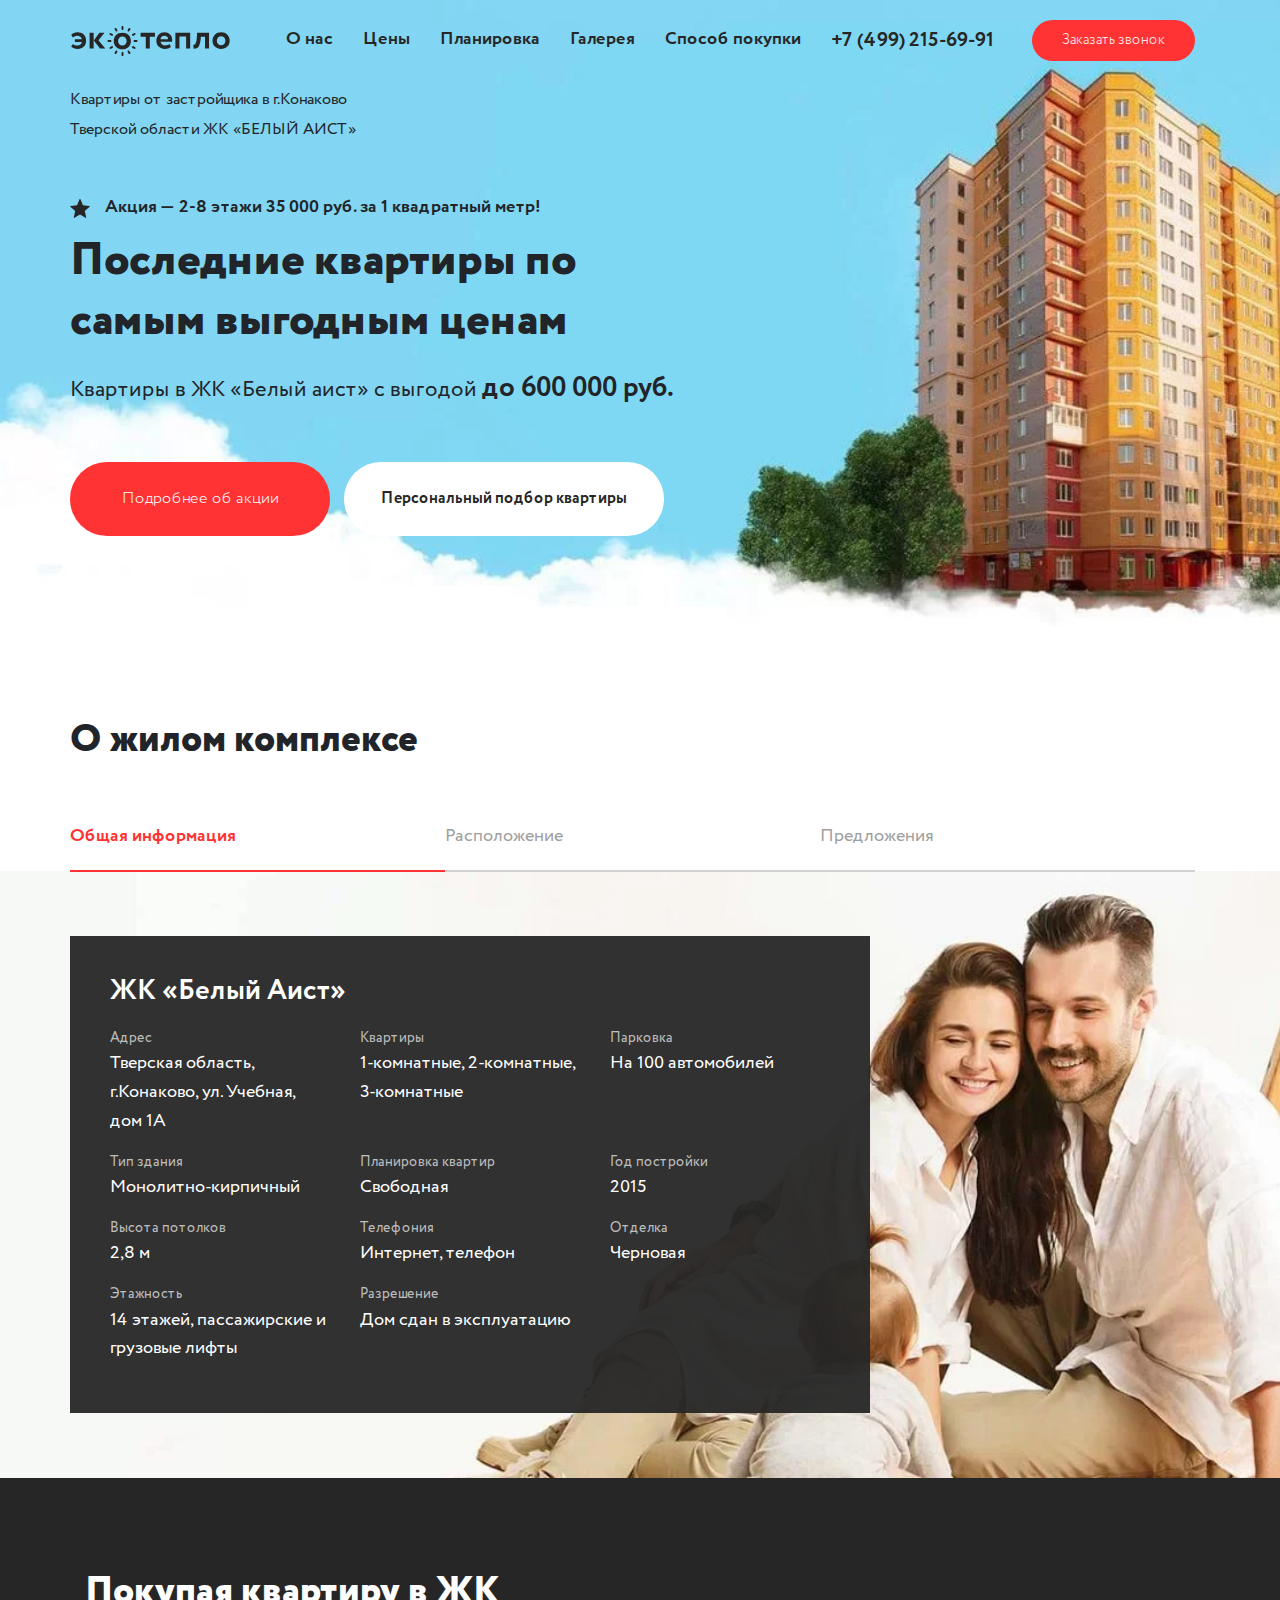
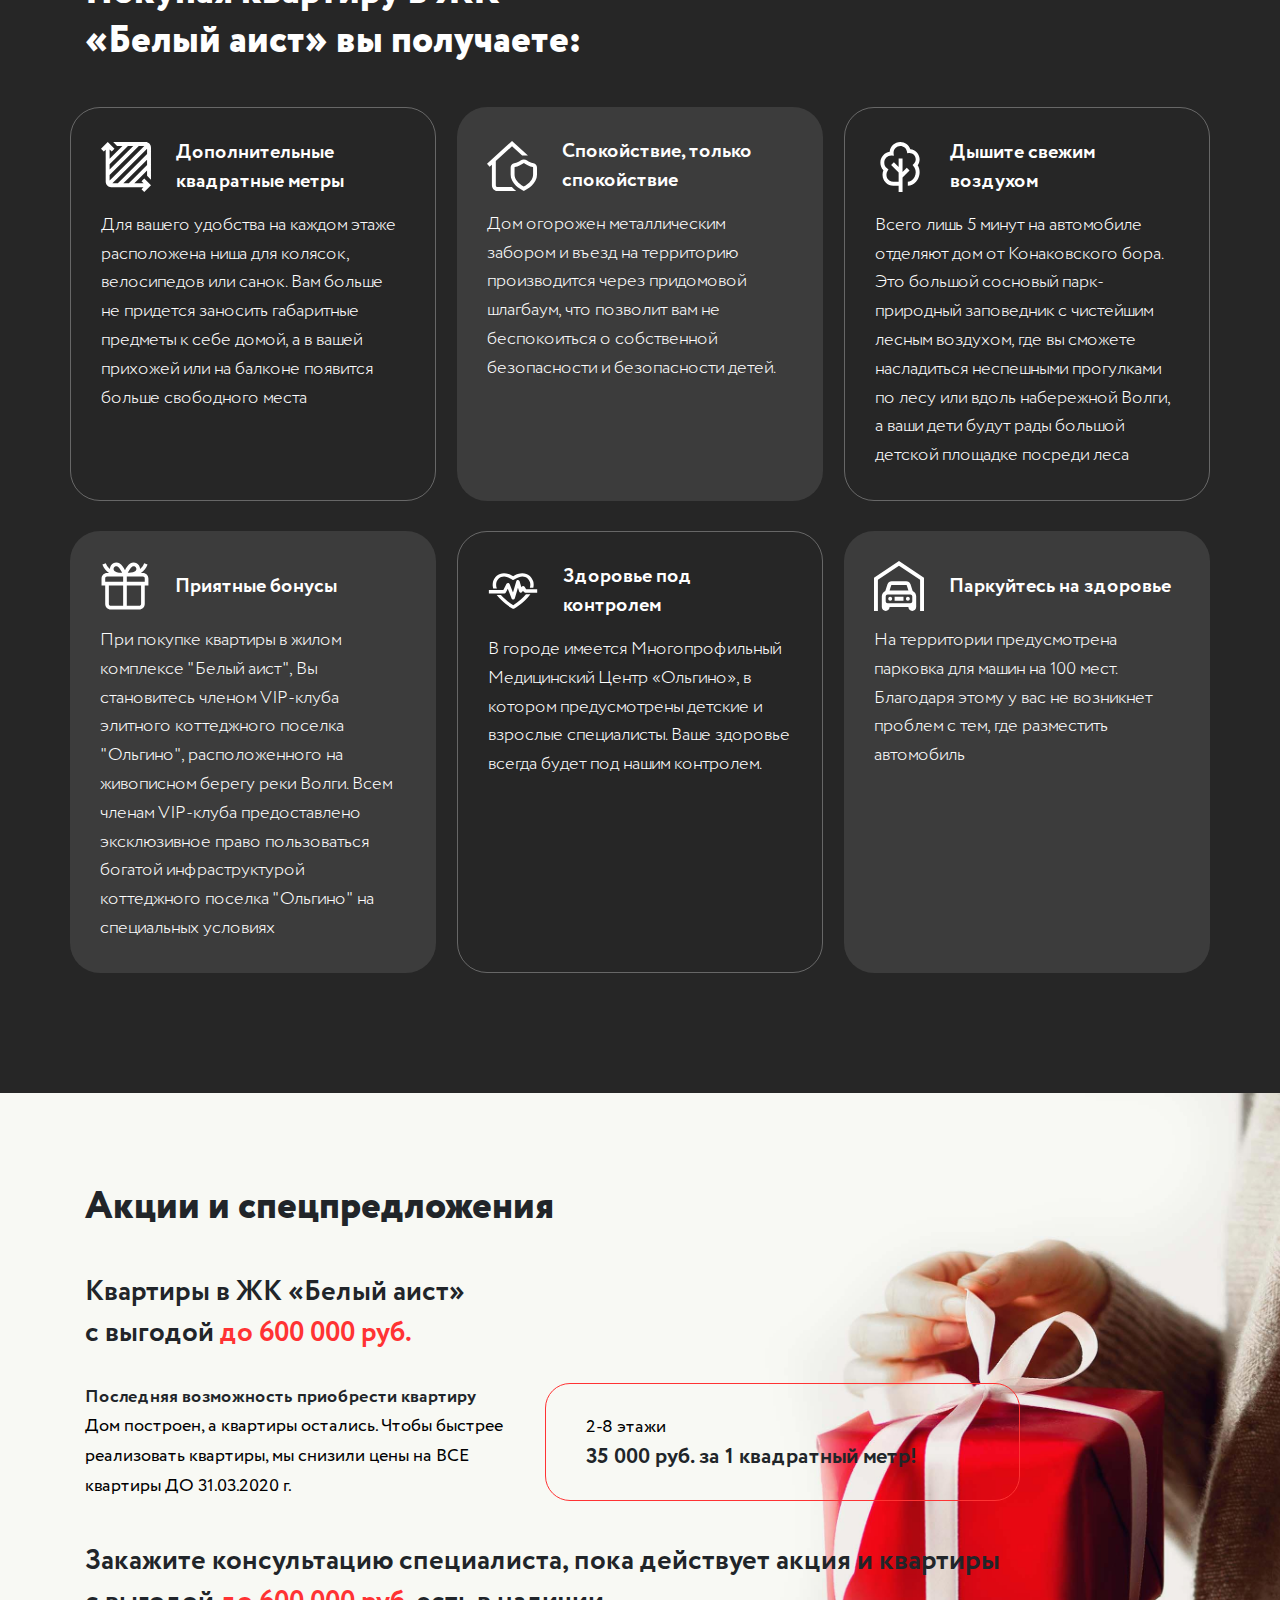
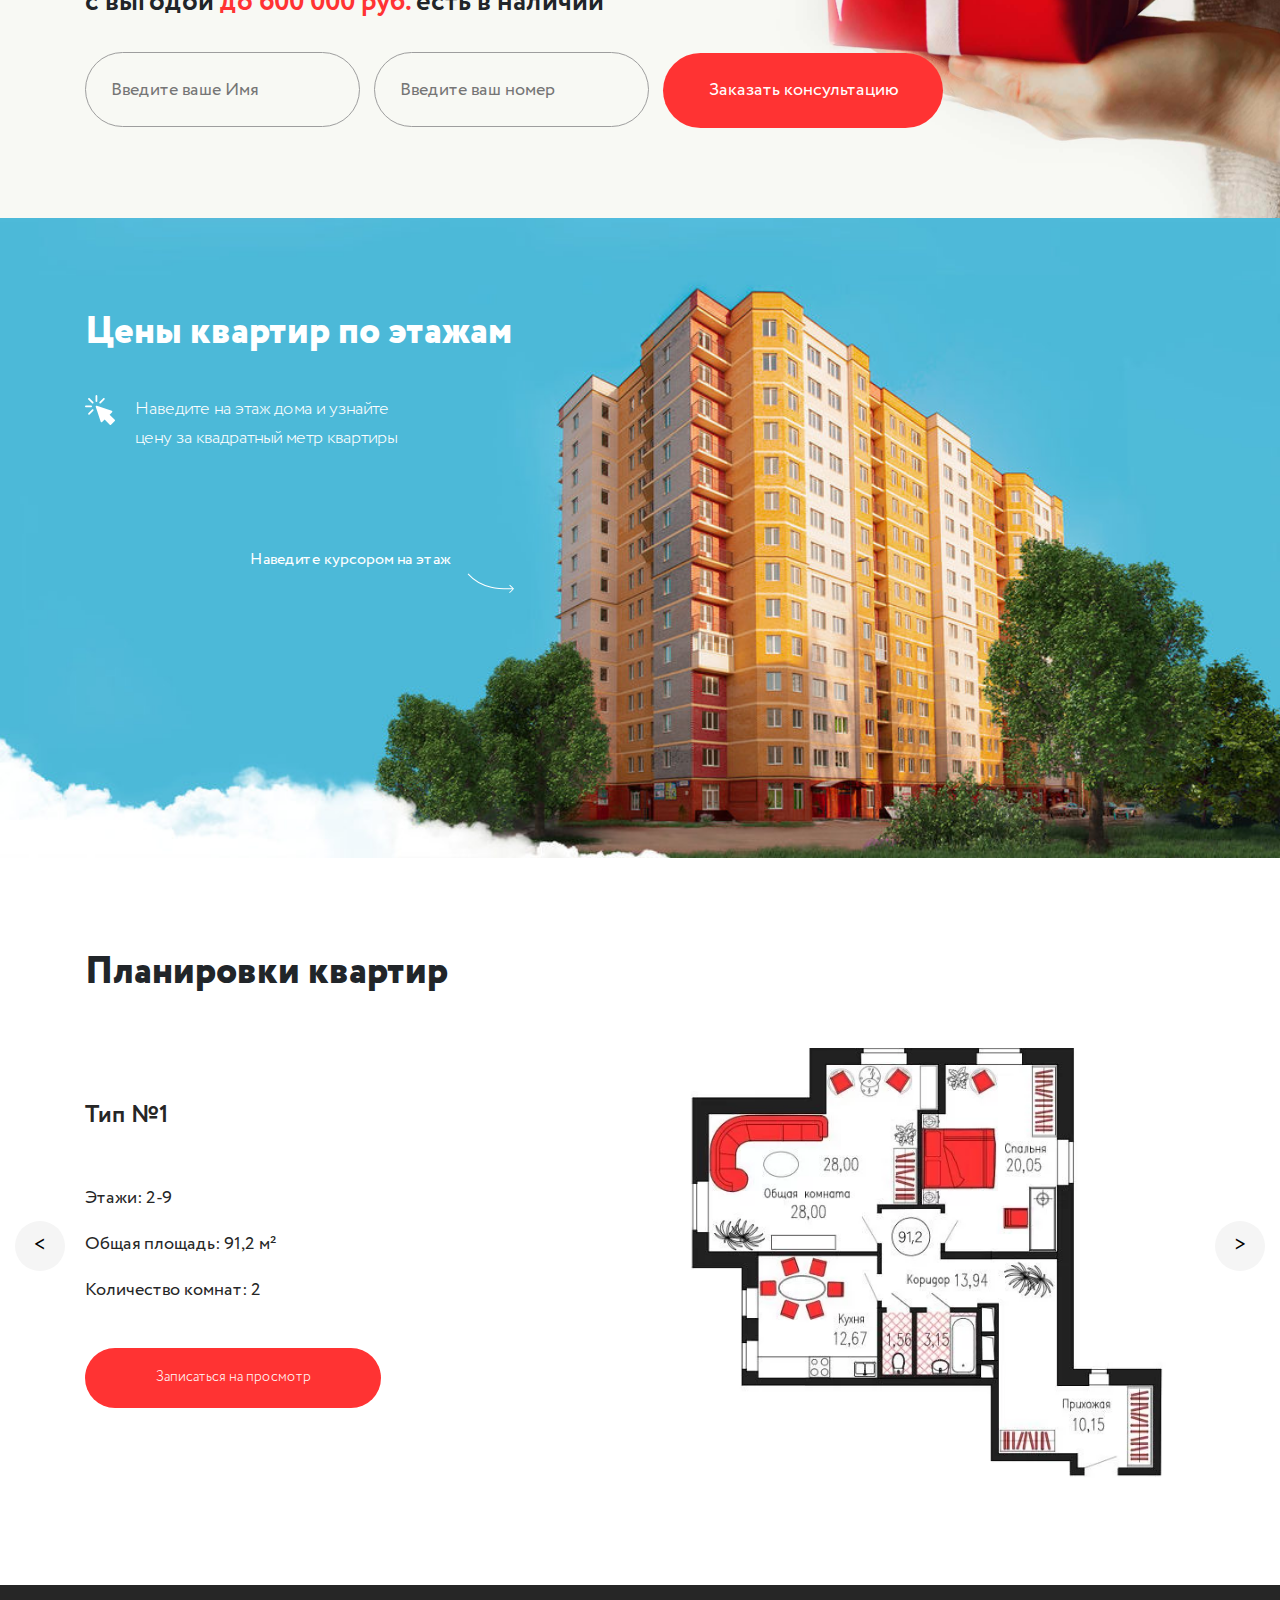
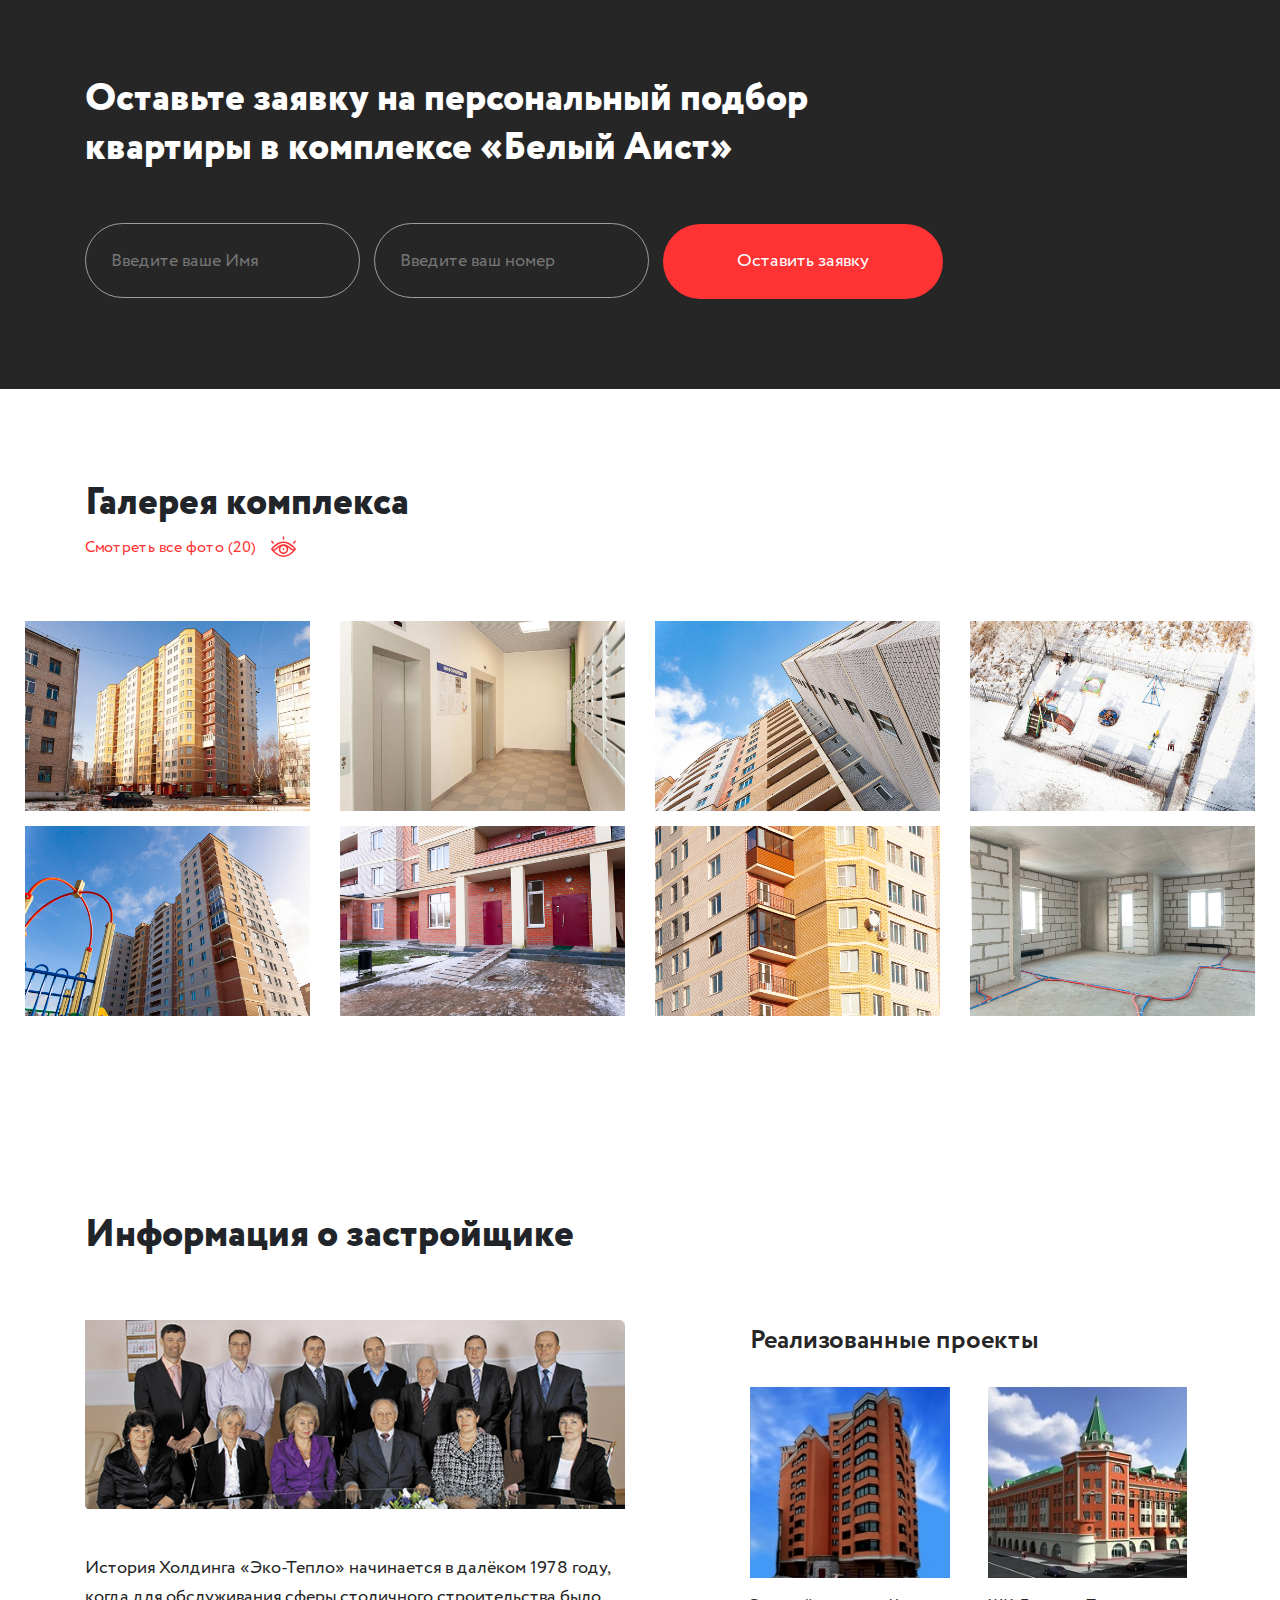
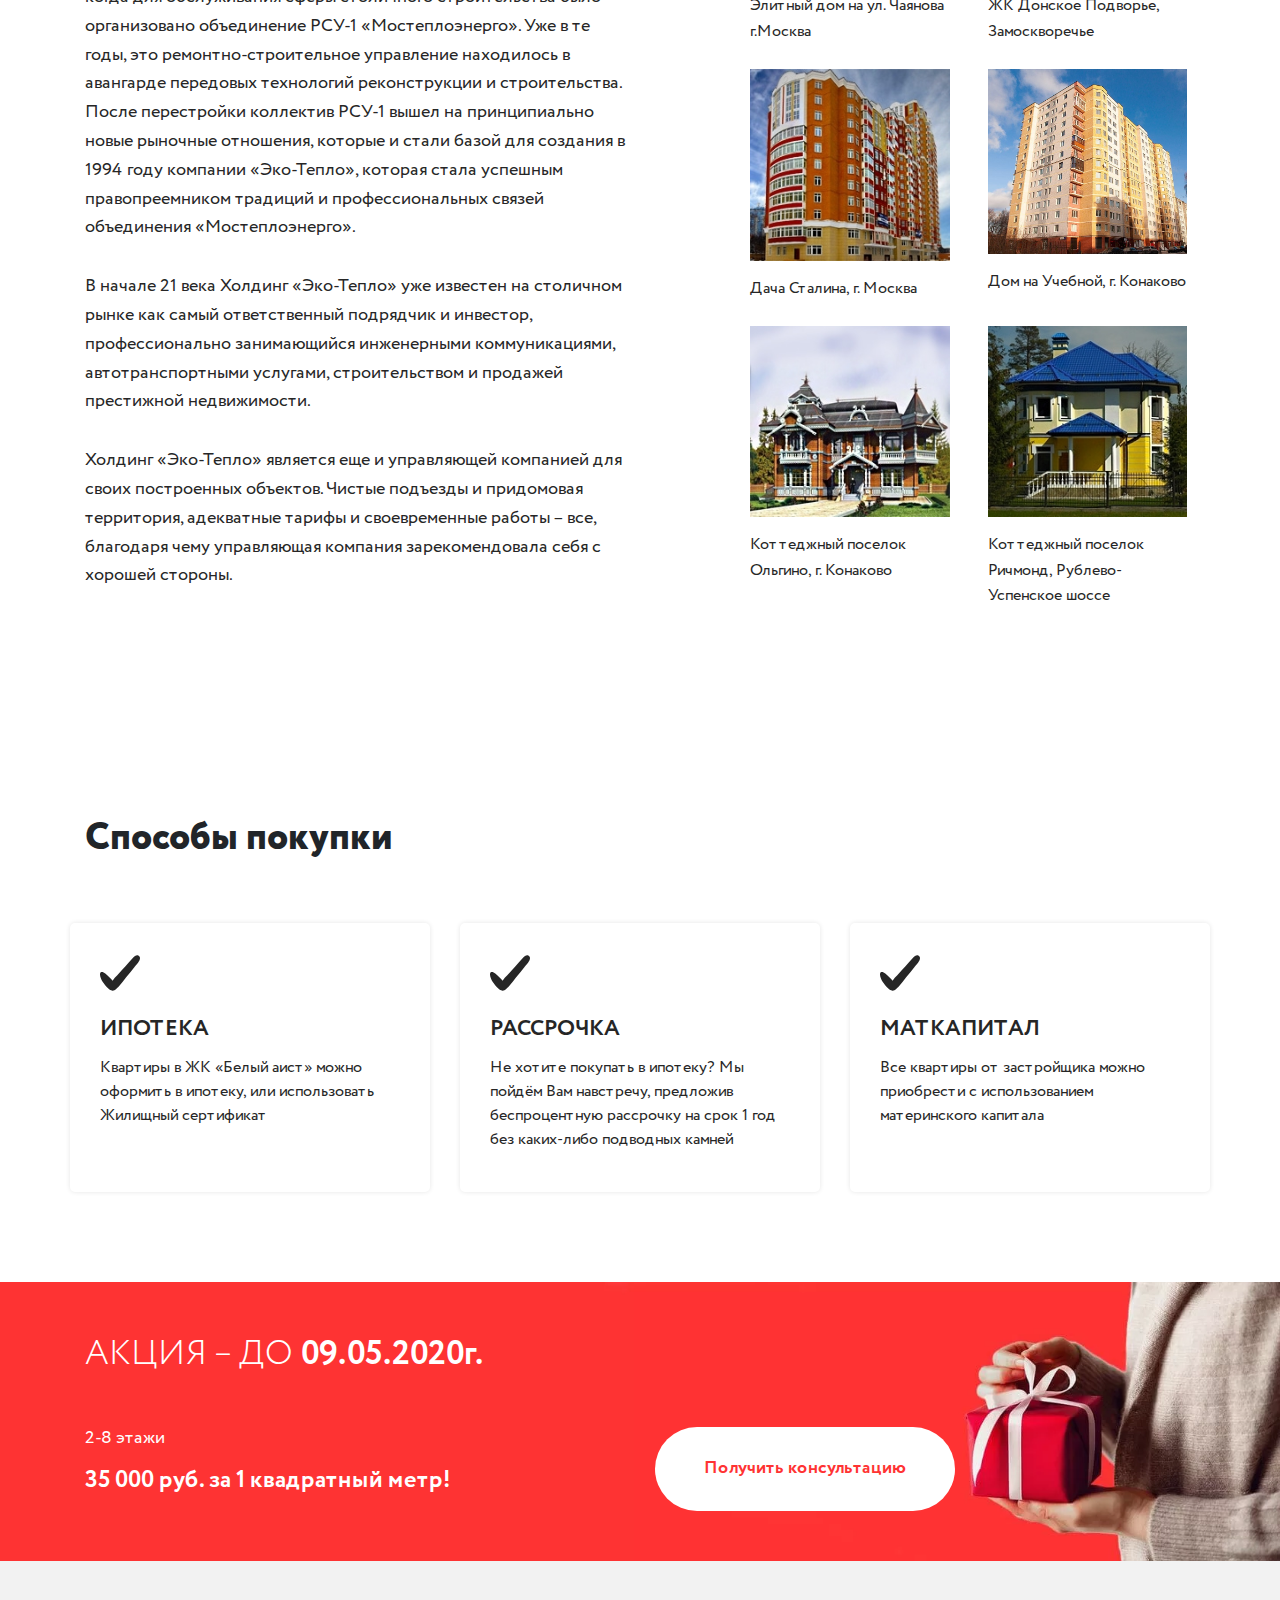
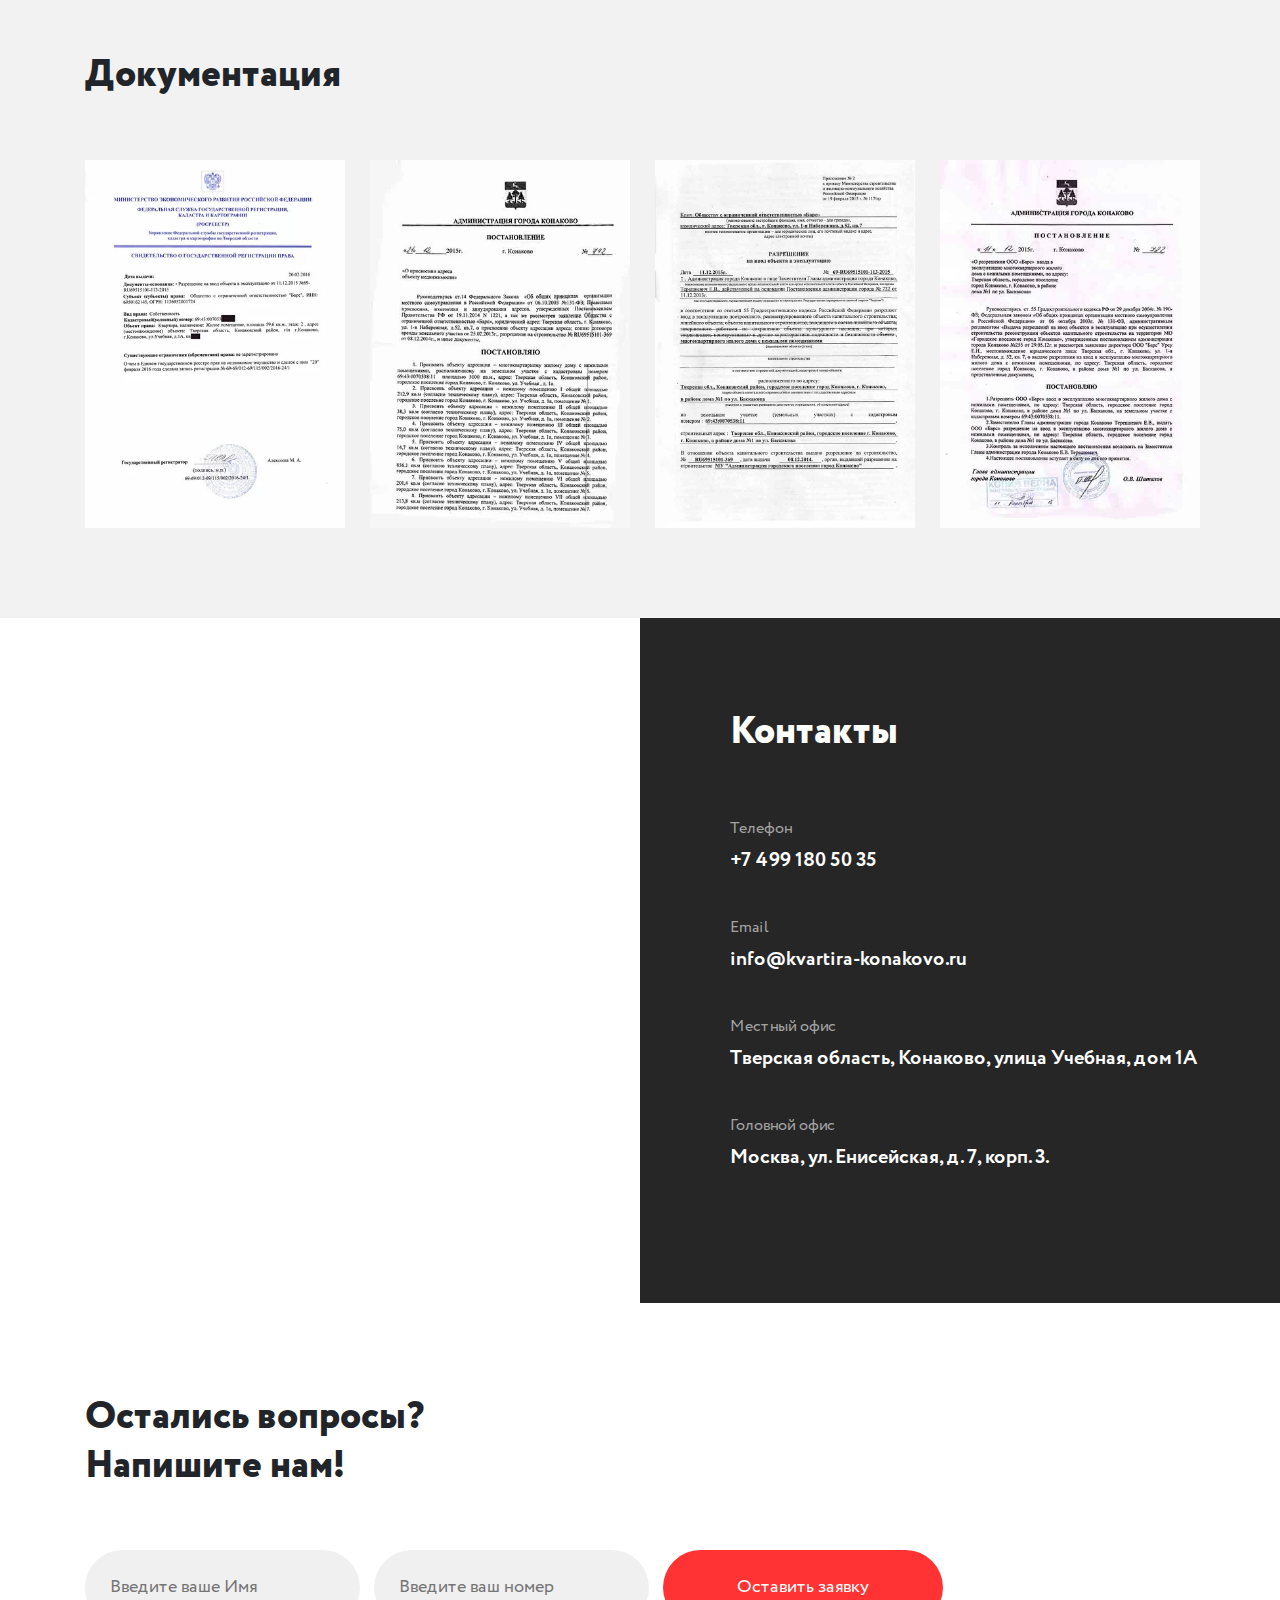
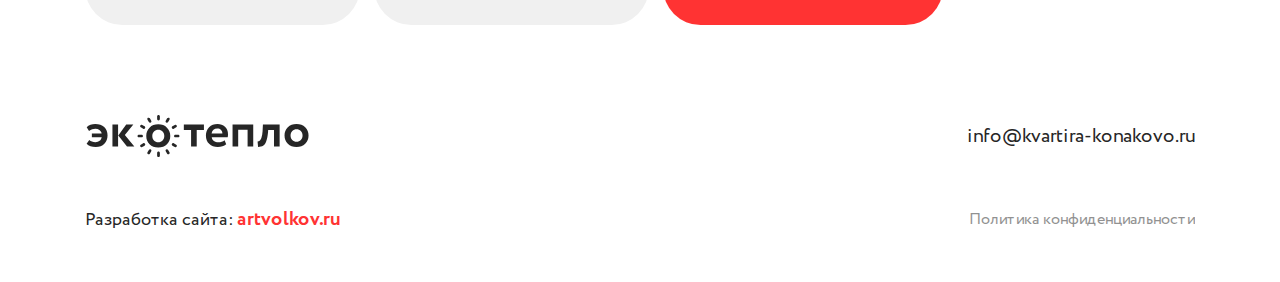
==== commit 7ed89cd7: "style" ====
--- a/index.html
+++ b/index.html
@@ -12,7 +12,7 @@
 </head>
 <body>
     <header class="header">
-        <div class="container">
+        <div class="container-xl ">
             <div class="row">
                 <div class="logo col-2">
                     <a href="/"><img class="logo_img" src="img/logo.svg" alt="logo"></a>
--- a/css/style.css
+++ b/css/style.css
@@ -87,6 +87,7 @@
 .call_me {
     display: flex;
     align-items: center;
+    justify-content: flex-end;
 }
 .burger {
     display: none;
@@ -202,6 +203,9 @@
     .burger {
         display: flex;
     }
+    .logo {
+        padding-left: 15px;
+    }
 }
 .btn-red {
     color: #ffffff;
@@ -210,10 +214,12 @@
     -moz-border-radius: 100px;
     -webkit-border-radius: 100px;
     font-size: 14px;
-    font-weight: 400;
+    font-weight: 300;
     padding: 10px 30px;
     white-space: nowrap;
     transition: .5s;
+    border: none;
+    outline: none;
 }
 .btn-red:hover {
     background-color: #e82121;
@@ -257,7 +263,7 @@
 .main-title h1 {
     font-size: 46px;
     line-height: 1.3;
-    font-weight: 700;
+    font-weight: 800;
     margin-bottom: 15px;
 }
 .first-block-buttons {
@@ -304,7 +310,7 @@
 h2 {
     font-size: 38px;
     line-height: 1.3;
-    font-weight: 700;
+    font-weight: 800;
 }
 div[role="tabpanel"] {
     width: 100%;
@@ -459,6 +465,7 @@
 }
 .advantages-item:nth-child(2n) {
     background-color: #3C3C3C;
+    border: none;
 }
 @media screen and (max-width:991px) {
     .advantages-item {
@@ -1037,7 +1044,7 @@
 .modal-body h2 {
     color: #212121;
     font-size: 38px;
-    font-weight: 700;
+    font-weight: 800;
     padding-top: 15px;
     padding-bottom: 15px;
     white-space: normal;
@@ -1114,7 +1121,7 @@
         margin-right: 0;
     }
     .logo {
-        /* padding-left: 15px; */
+        padding-left: 0;
     }
     .first-block {
         text-align: center;
@@ -1125,4 +1132,5 @@
     .main-title p:first-of-type {
         flex-direction: column;
     }
-}+}
+
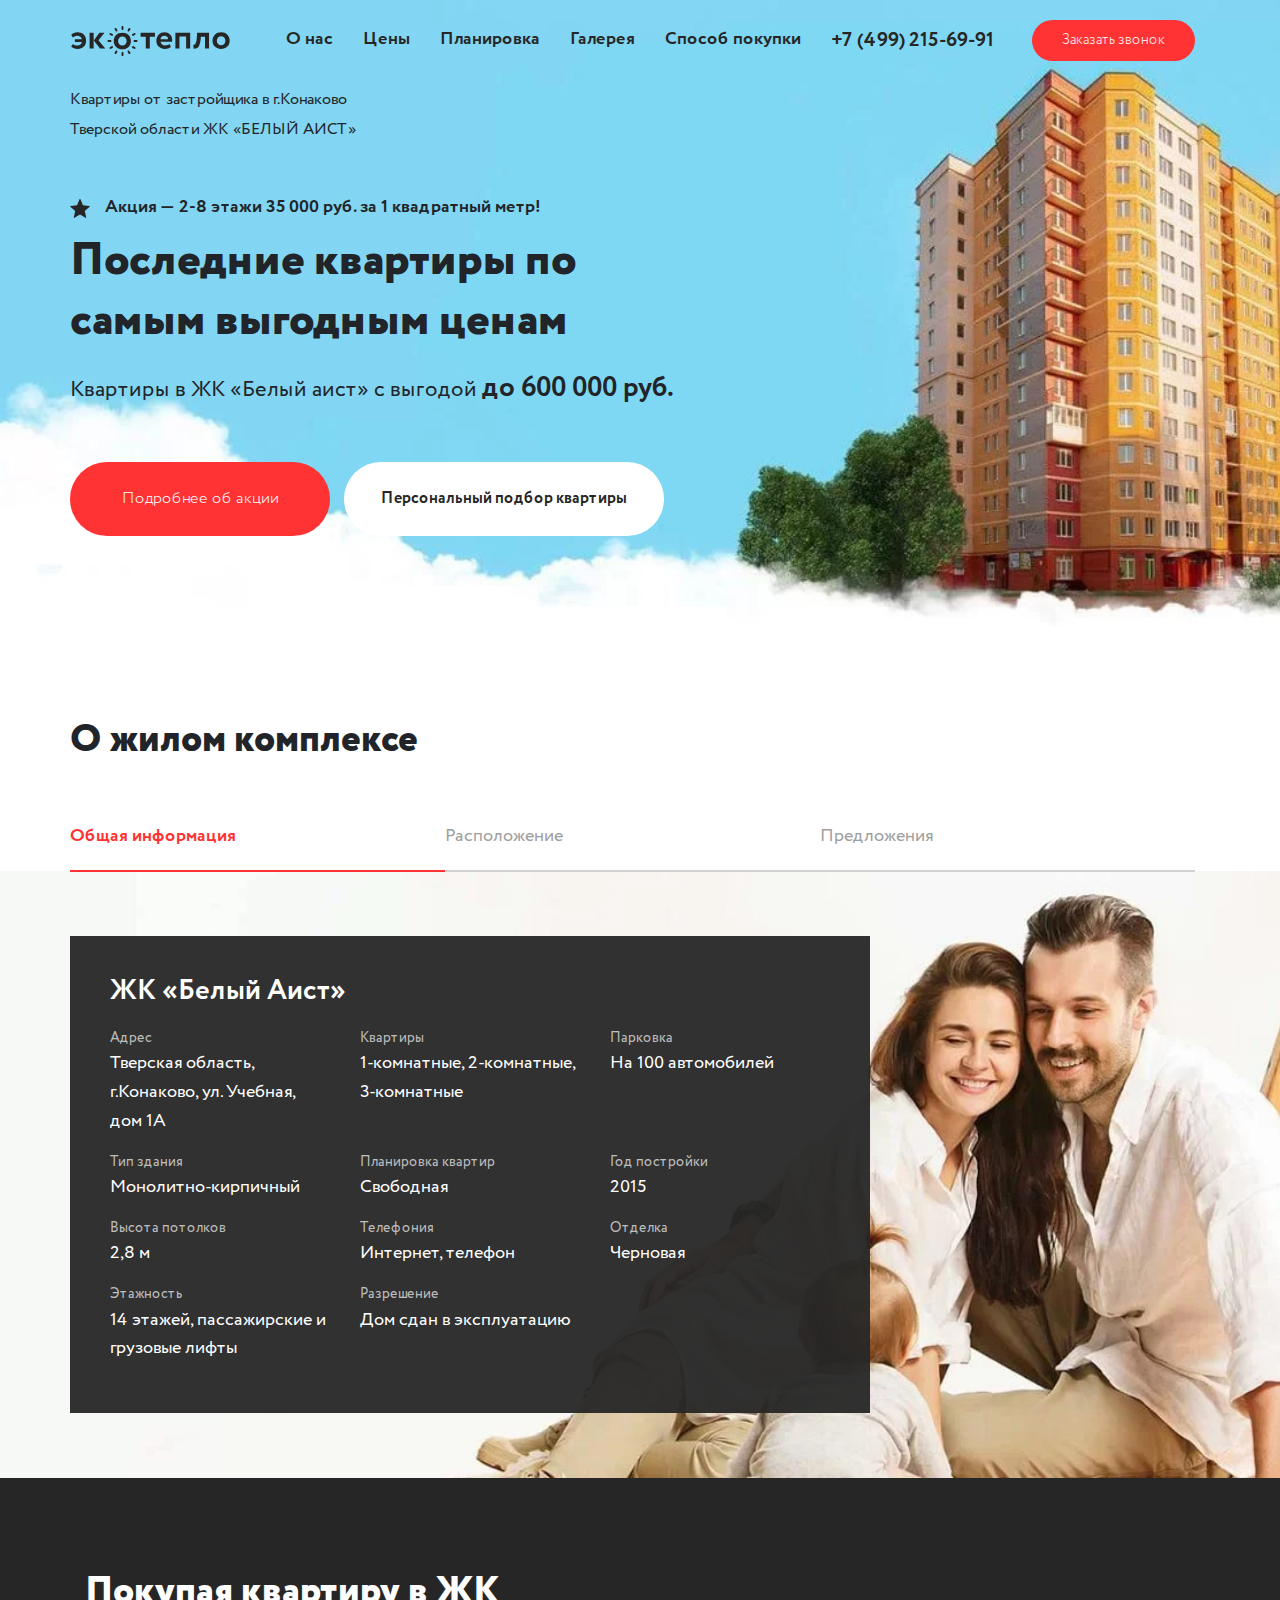
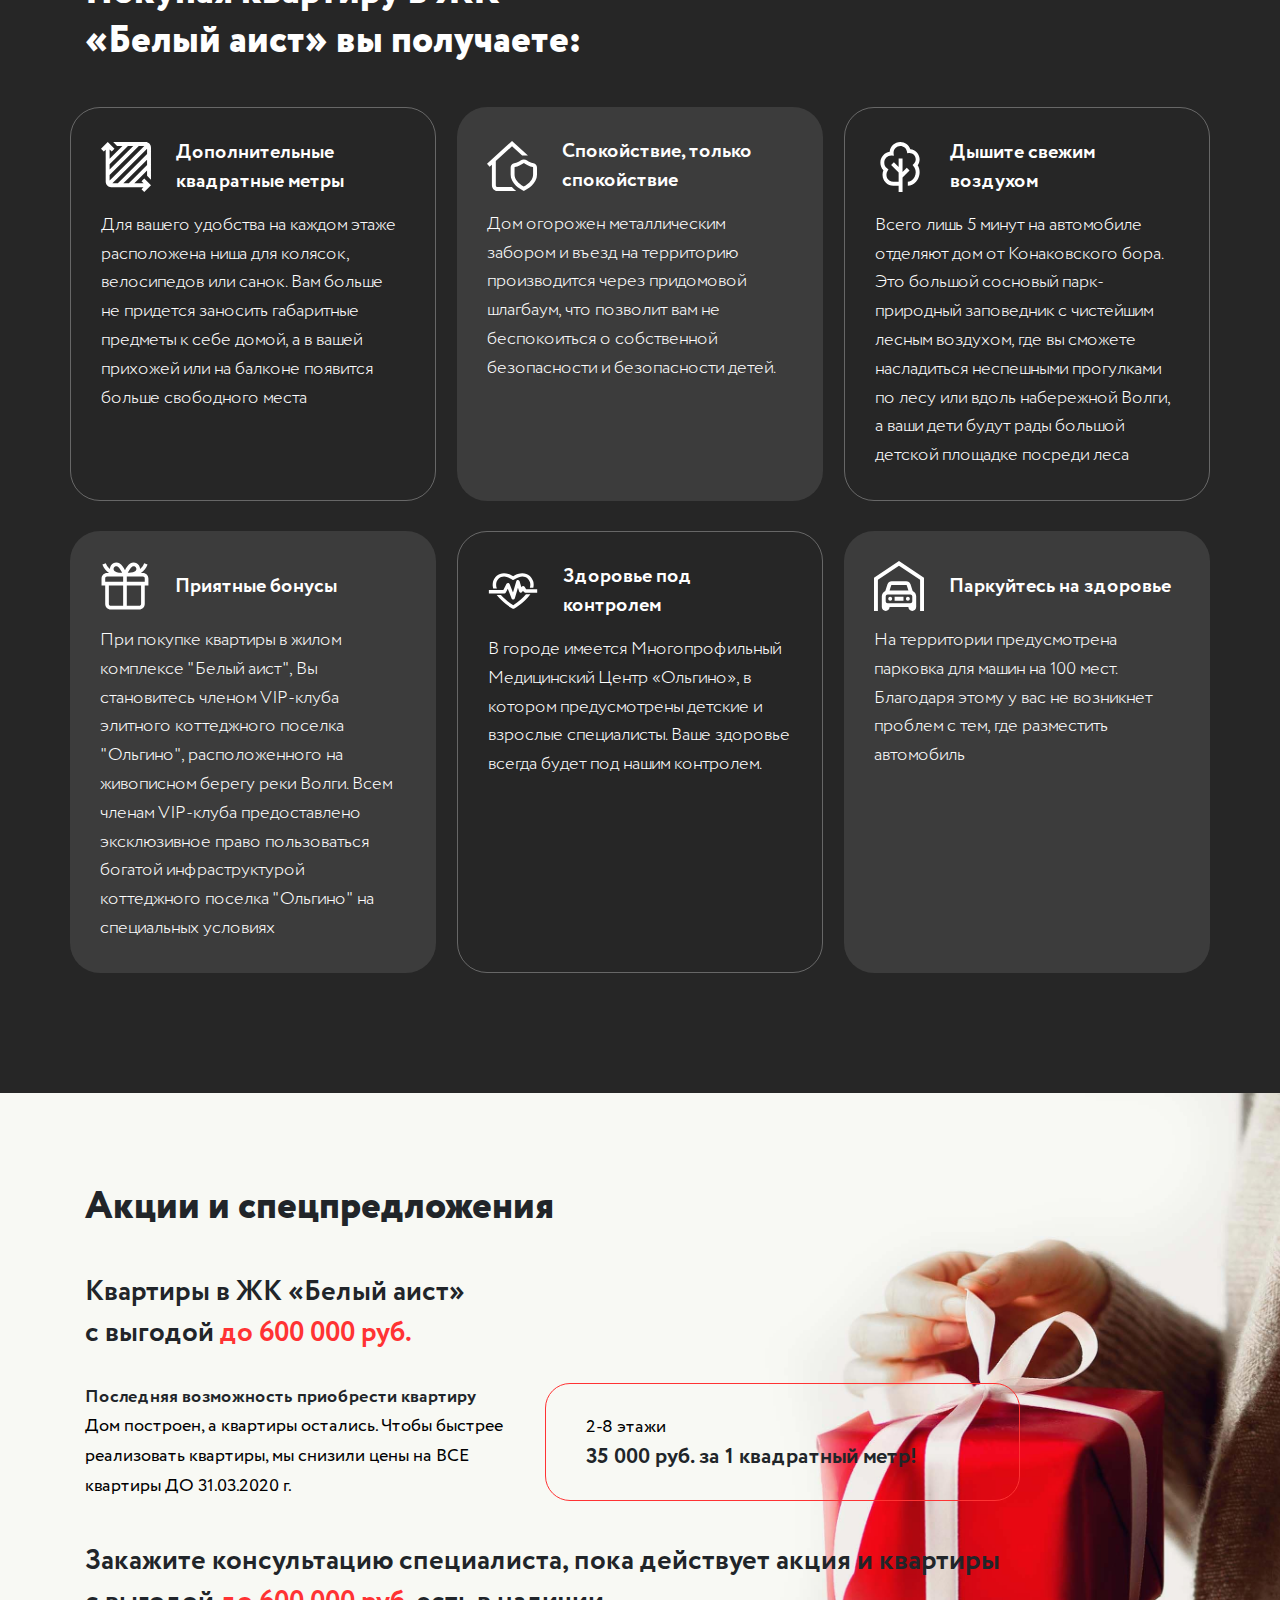
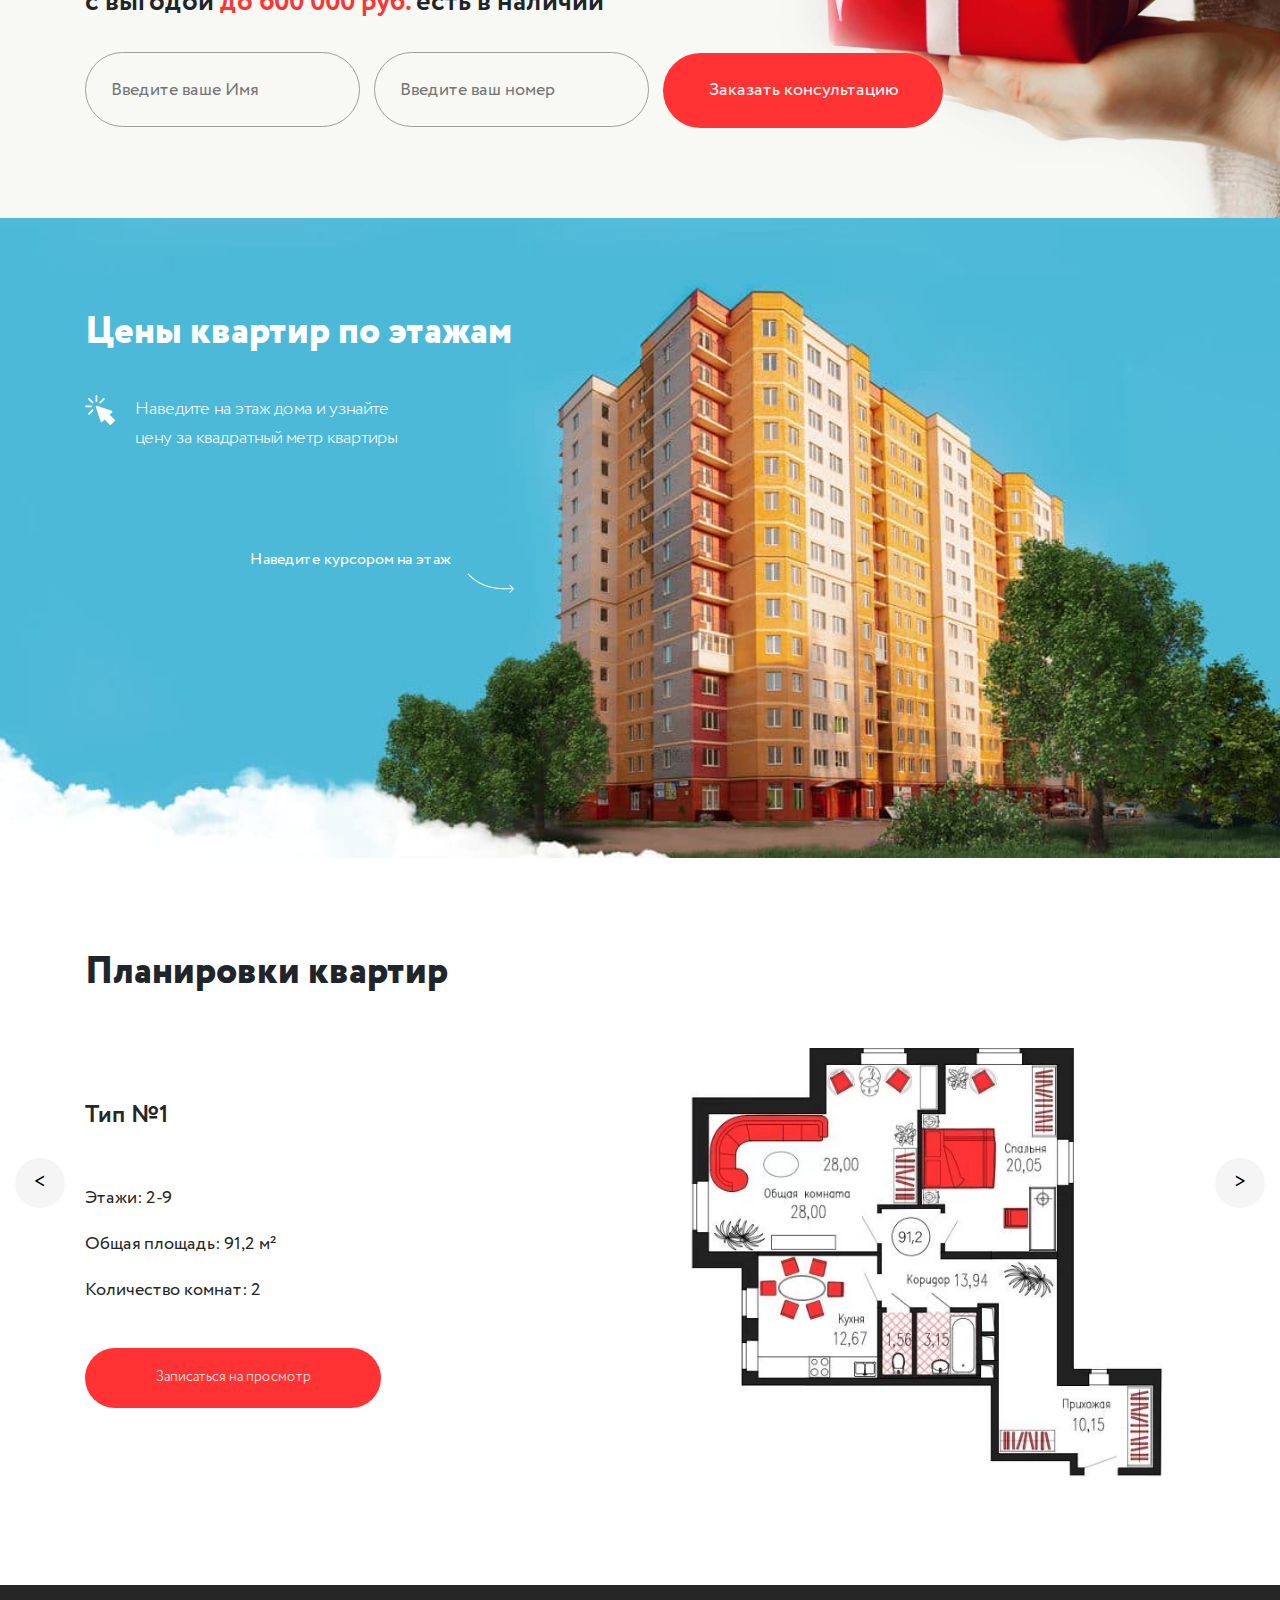
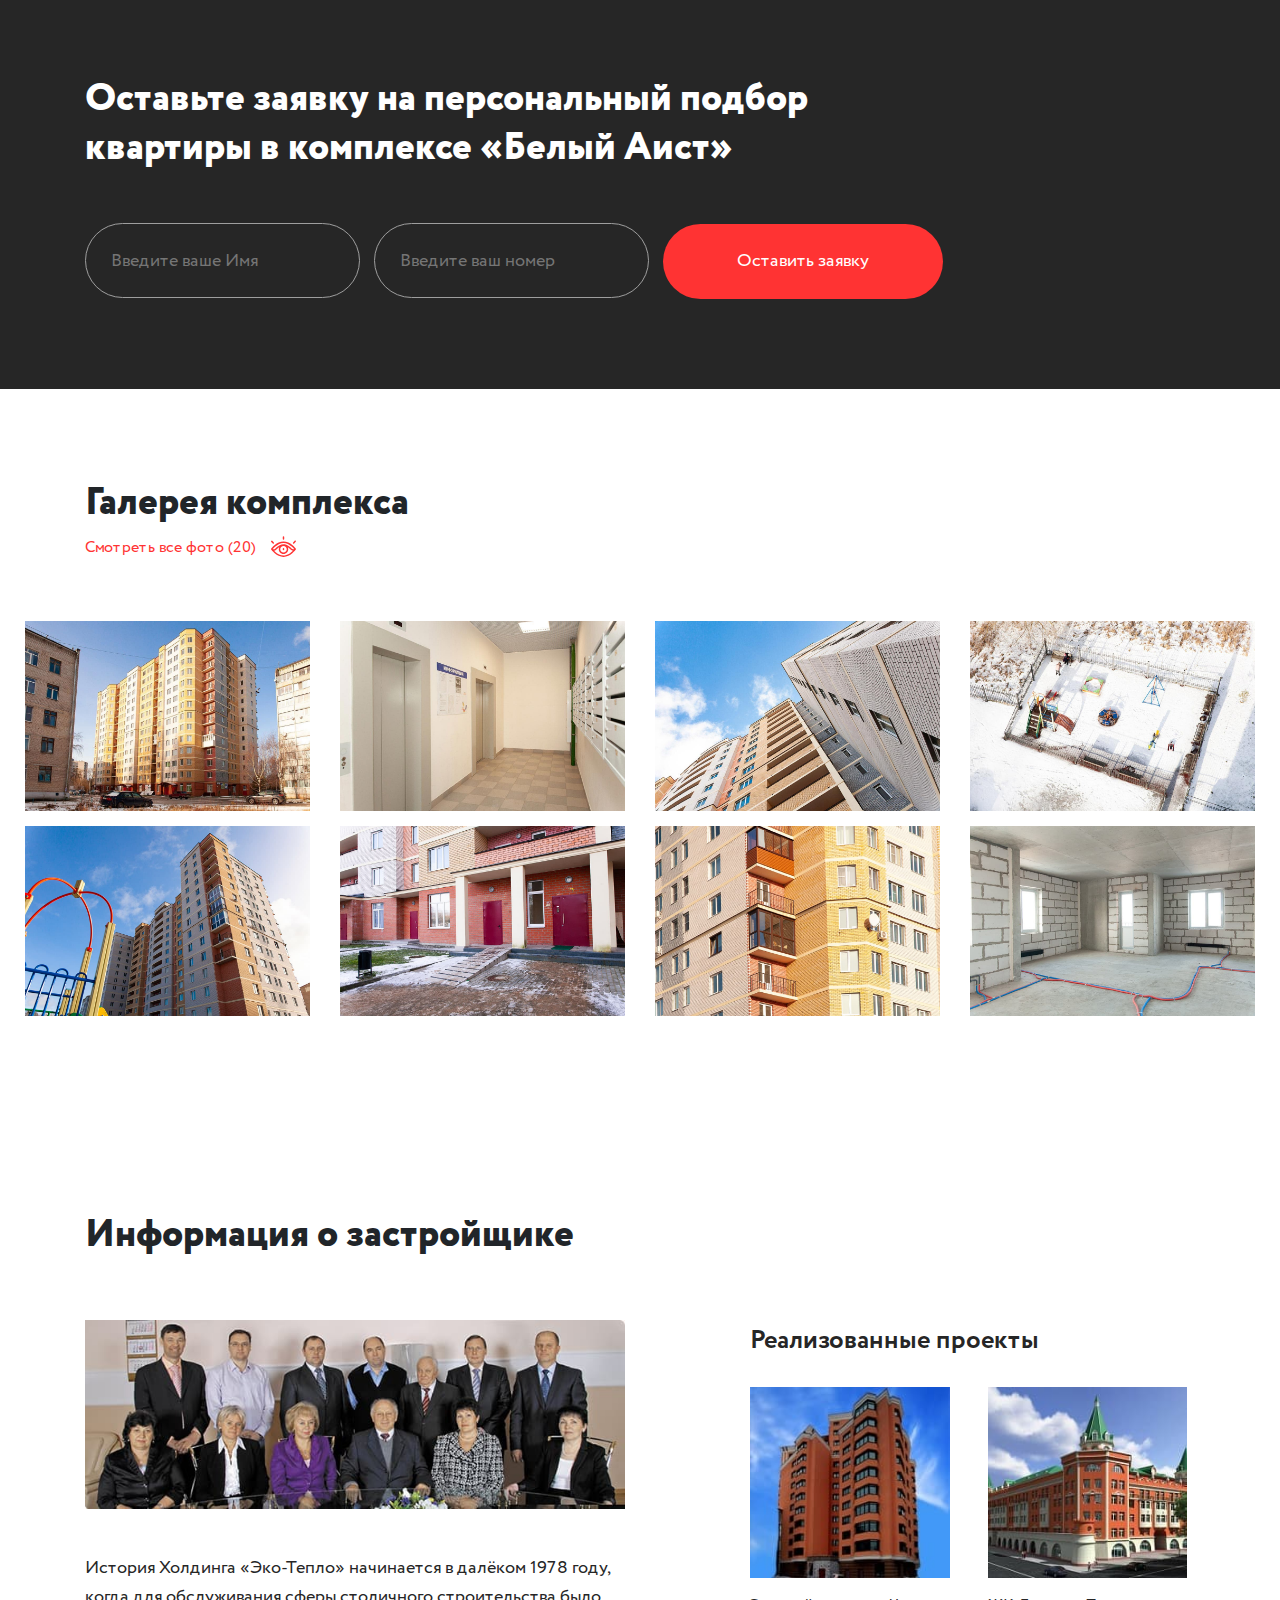
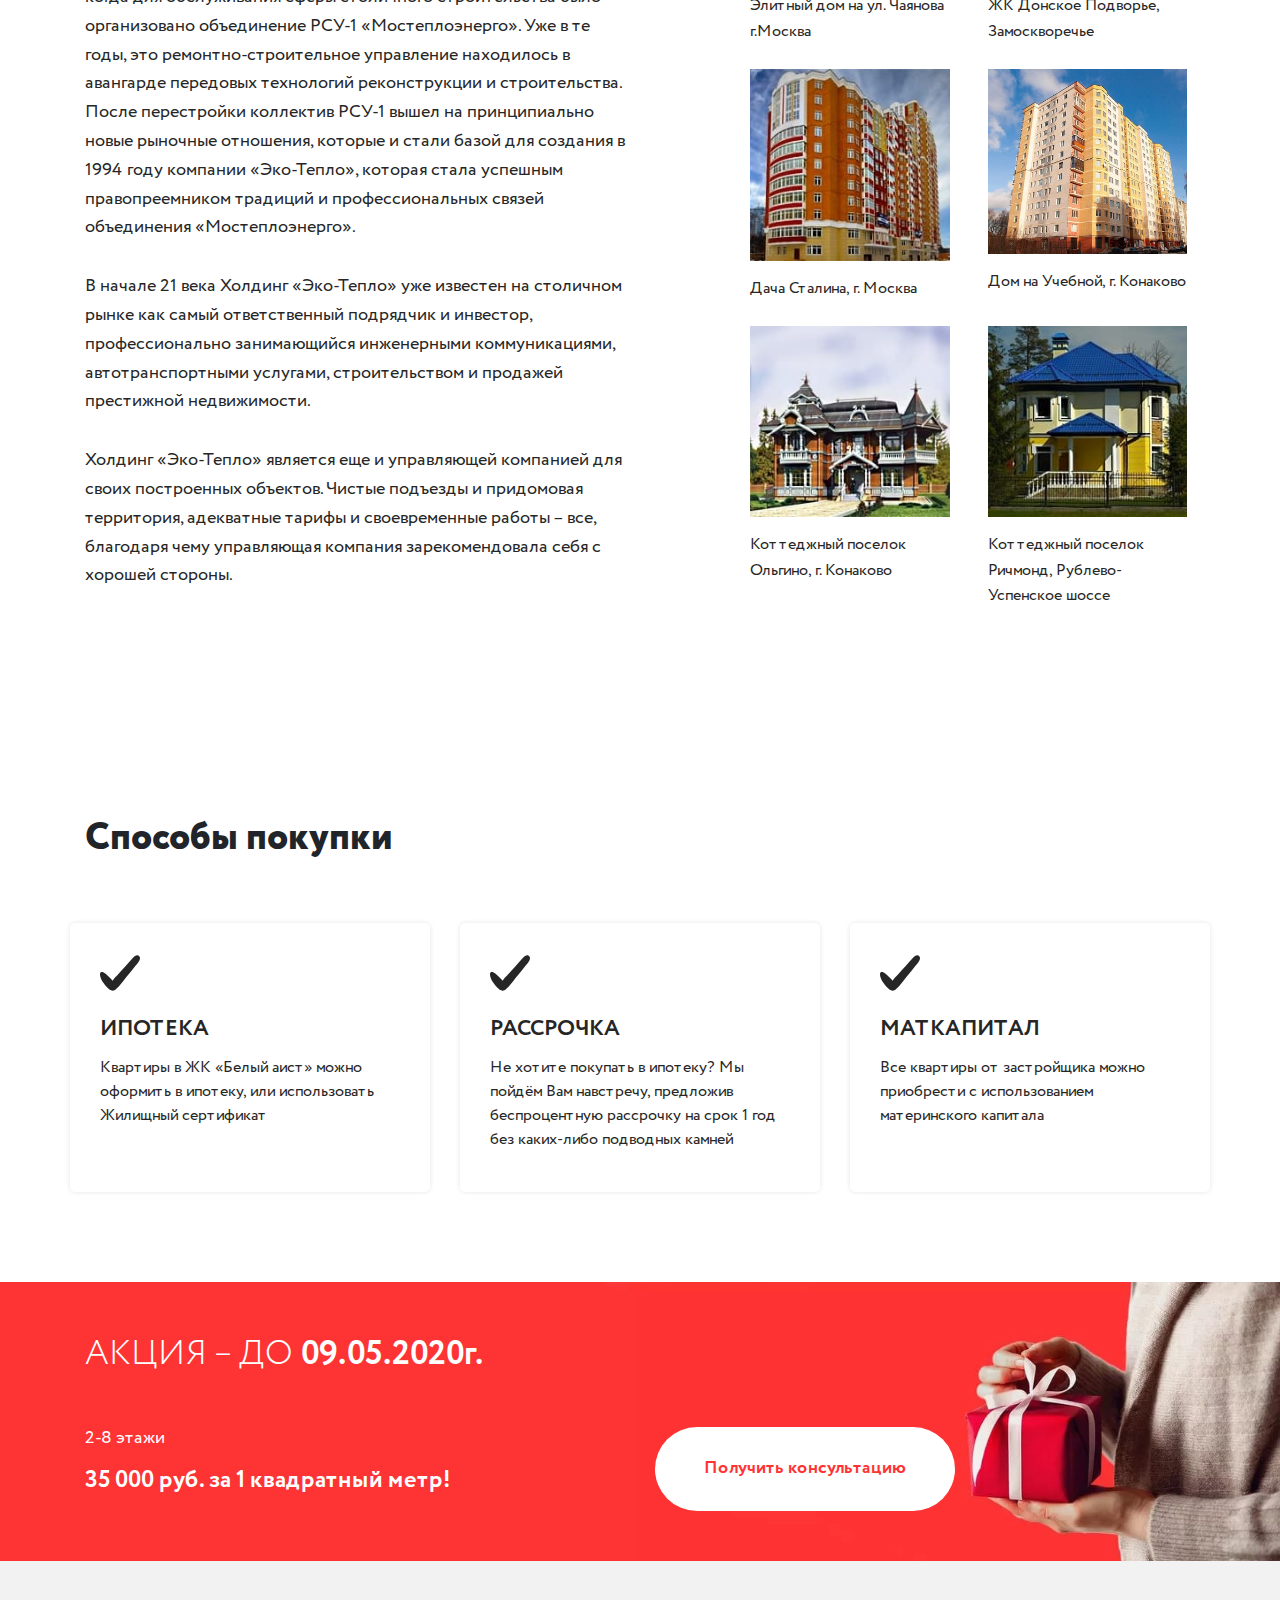
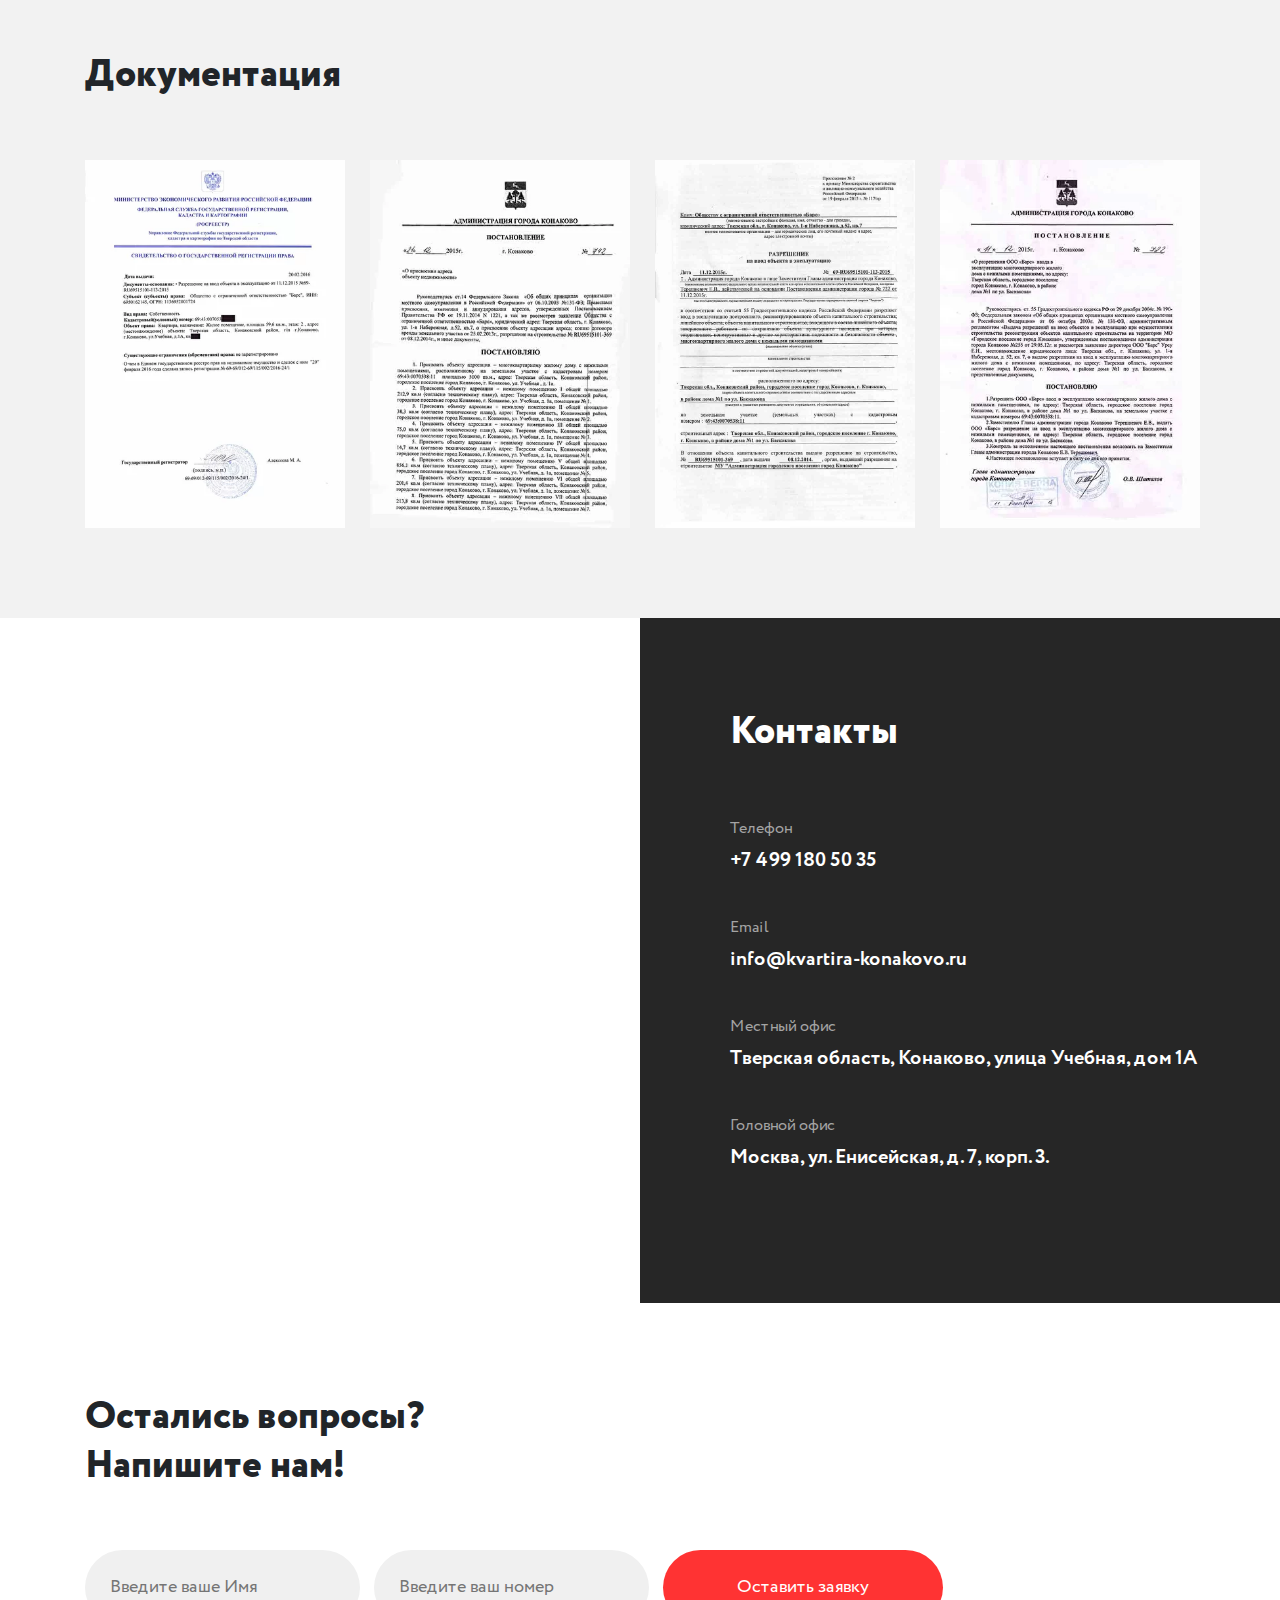
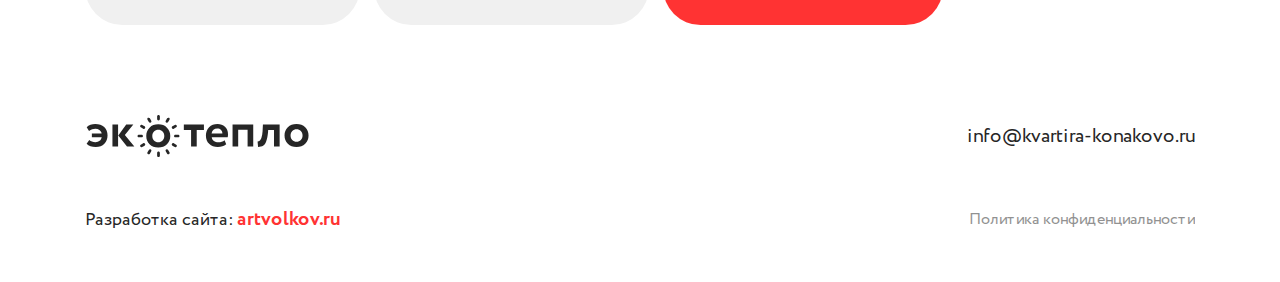
==== commit 4e23afa4: "lazyload map" ====
--- a/index.html
+++ b/index.html
@@ -458,7 +458,7 @@
         <section class="contacts">
             <div class="row">
                 <div class="col-12 col-md-6 map">
-                    <iframe src="https://yandex.ru/map-widget/v1/?um=constructor%3A9e681732f75432bd9667fba304af4e1997ffc7988926a471deccc2fe06d4e29c&amp;source=constructor" width="100%" height="100%" frameborder="0"></iframe>
+                    <!-- <iframe src="https://yandex.ru/map-widget/v1/?um=constructor%3A9e681732f75432bd9667fba304af4e1997ffc7988926a471deccc2fe06d4e29c&amp;source=constructor" width="100%" height="100%" frameborder="0"></iframe> -->
                 </div>
                 <div class="col-12 col-md-6 map-info">
                     <h2>Контакты</h2>
--- a/css/style.css
+++ b/css/style.css
@@ -961,7 +961,7 @@
 }
 .plan .navigation {
     position: absolute;
-    top: 50%;
+    top: 300px;
     left: 0;
     width: 100%;
     display: flex;
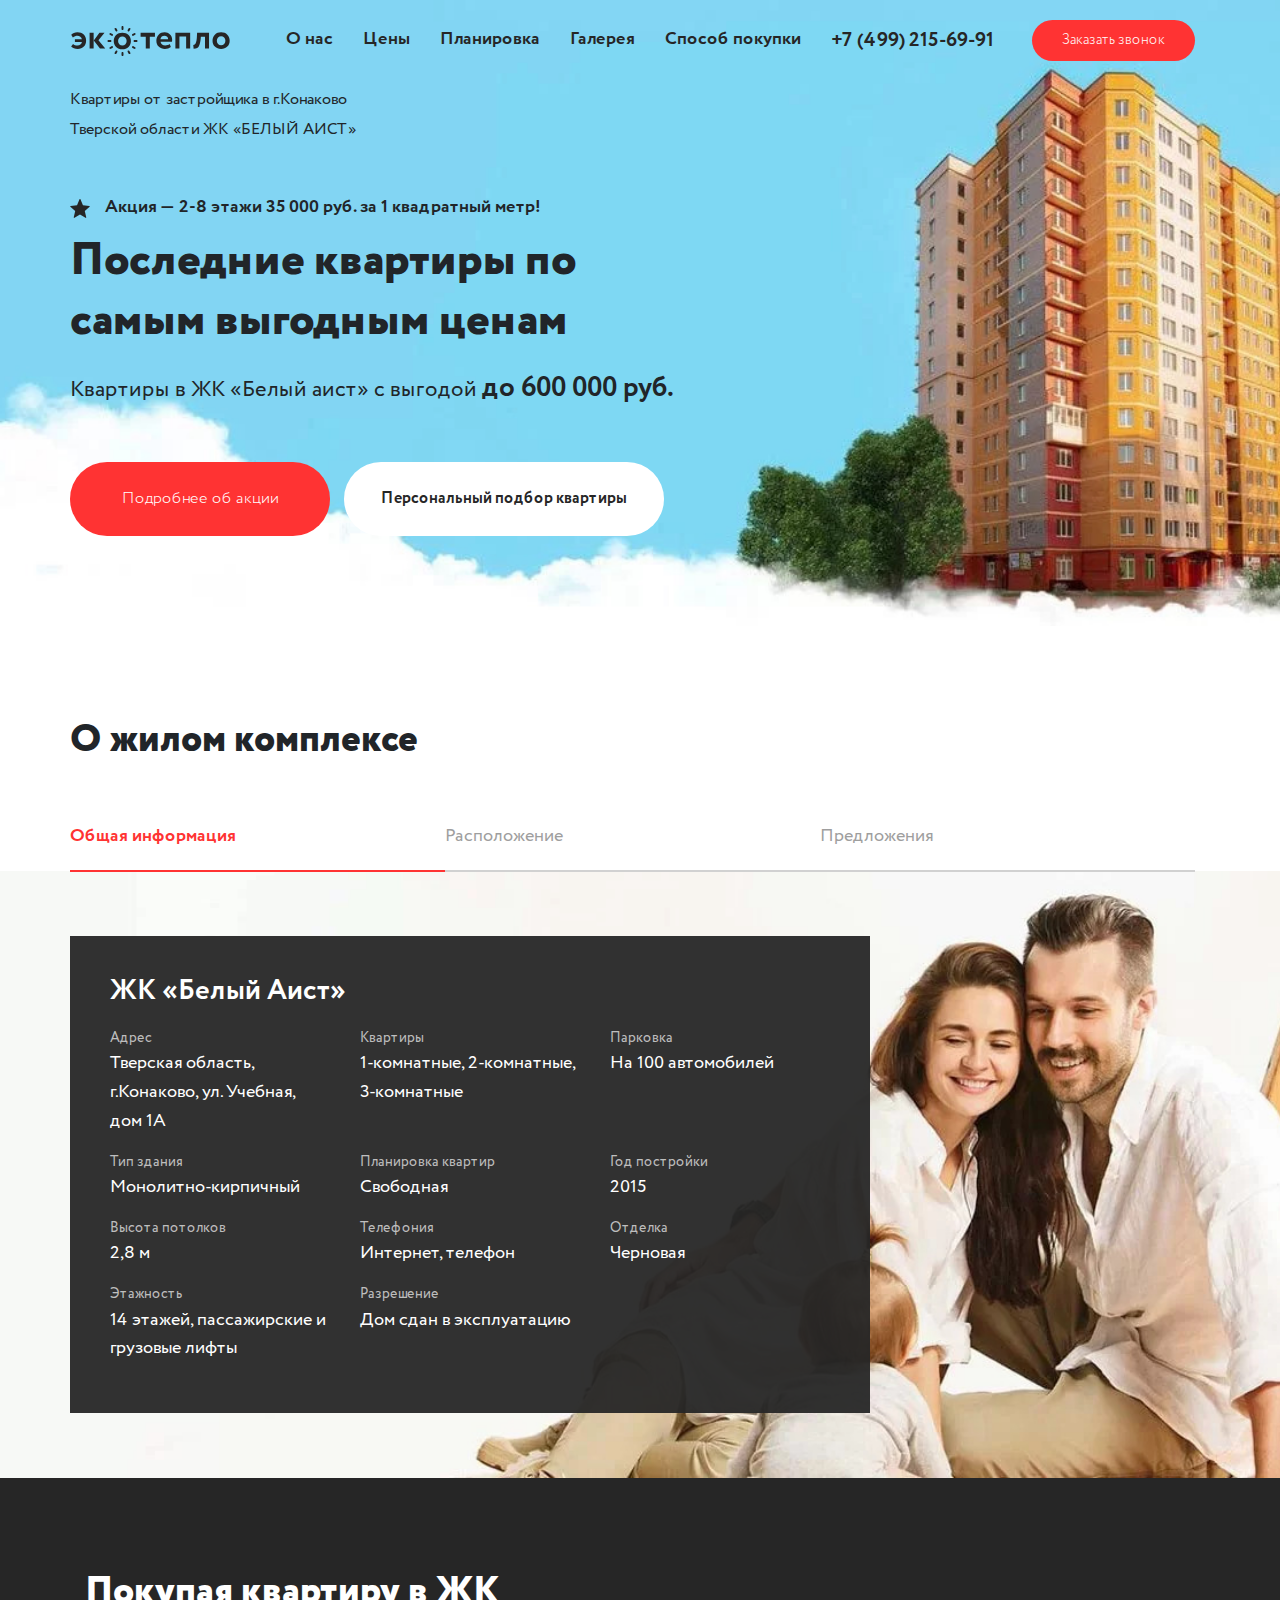
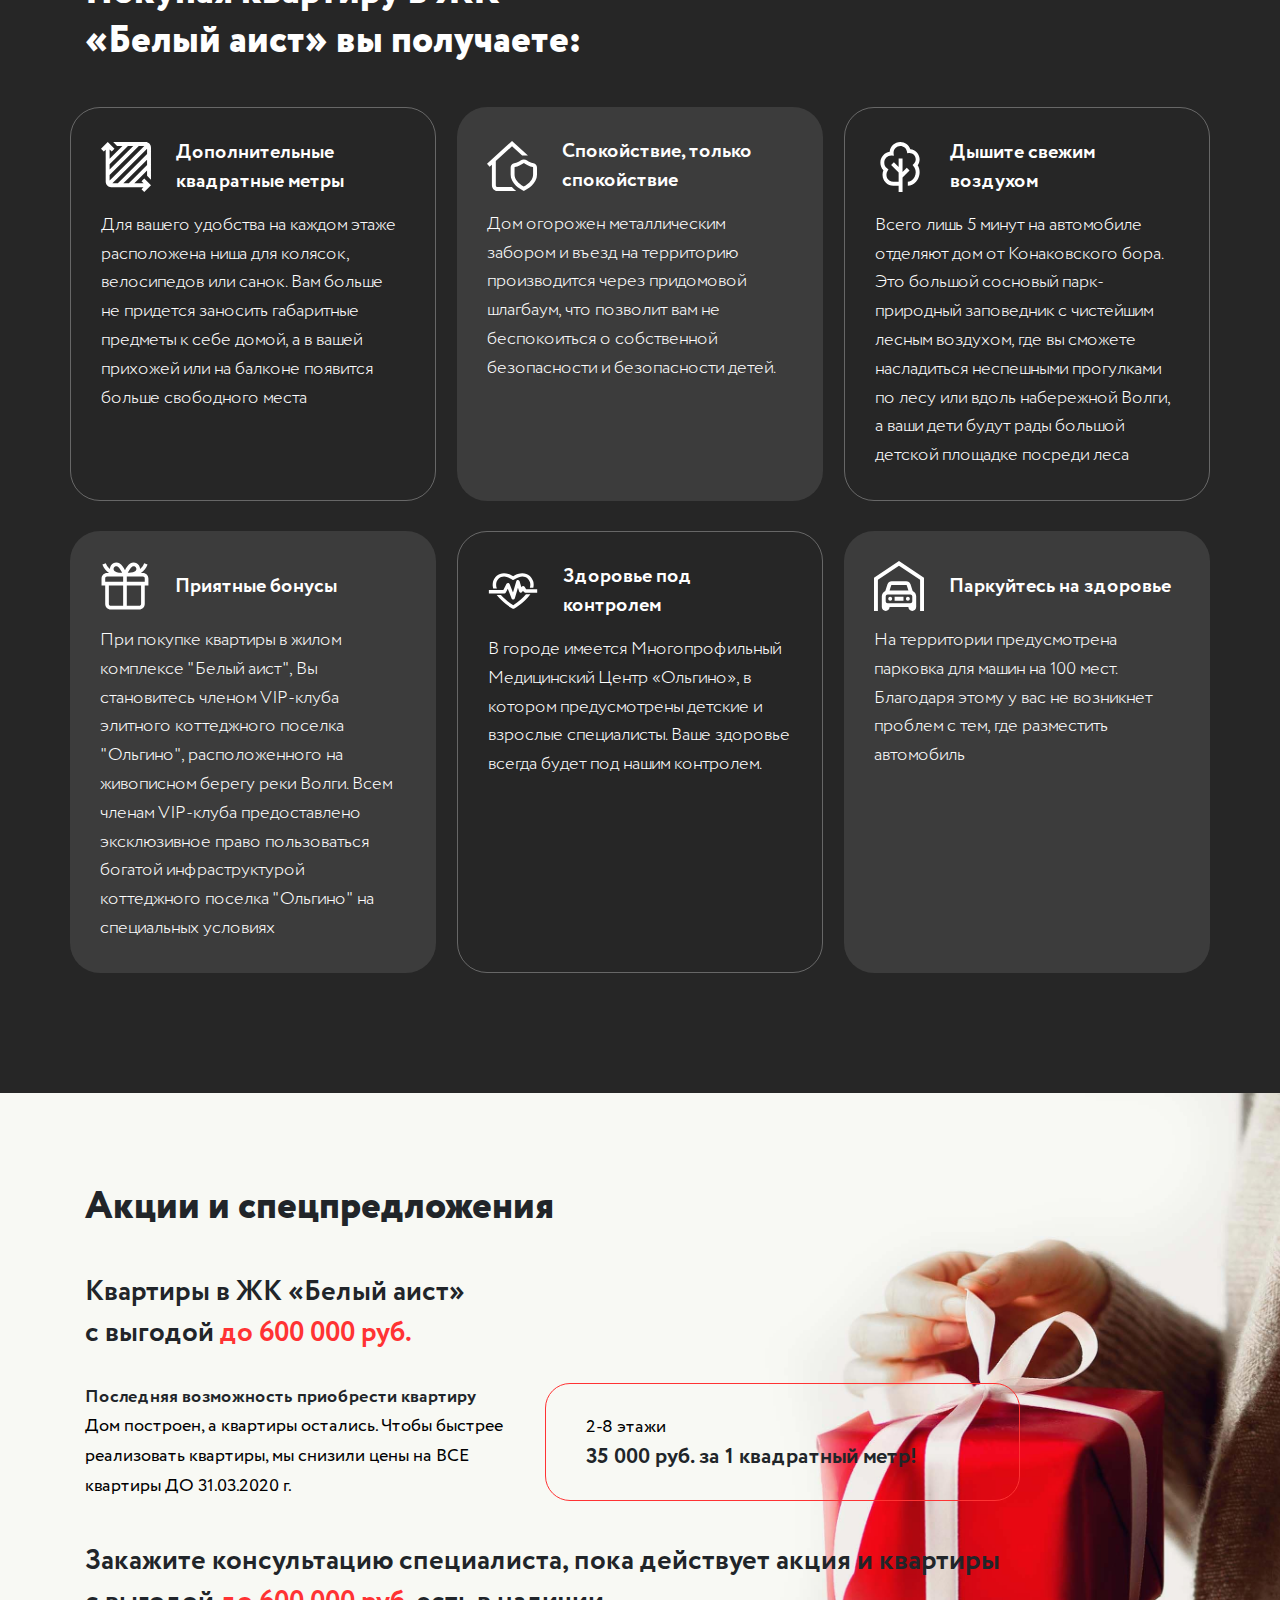
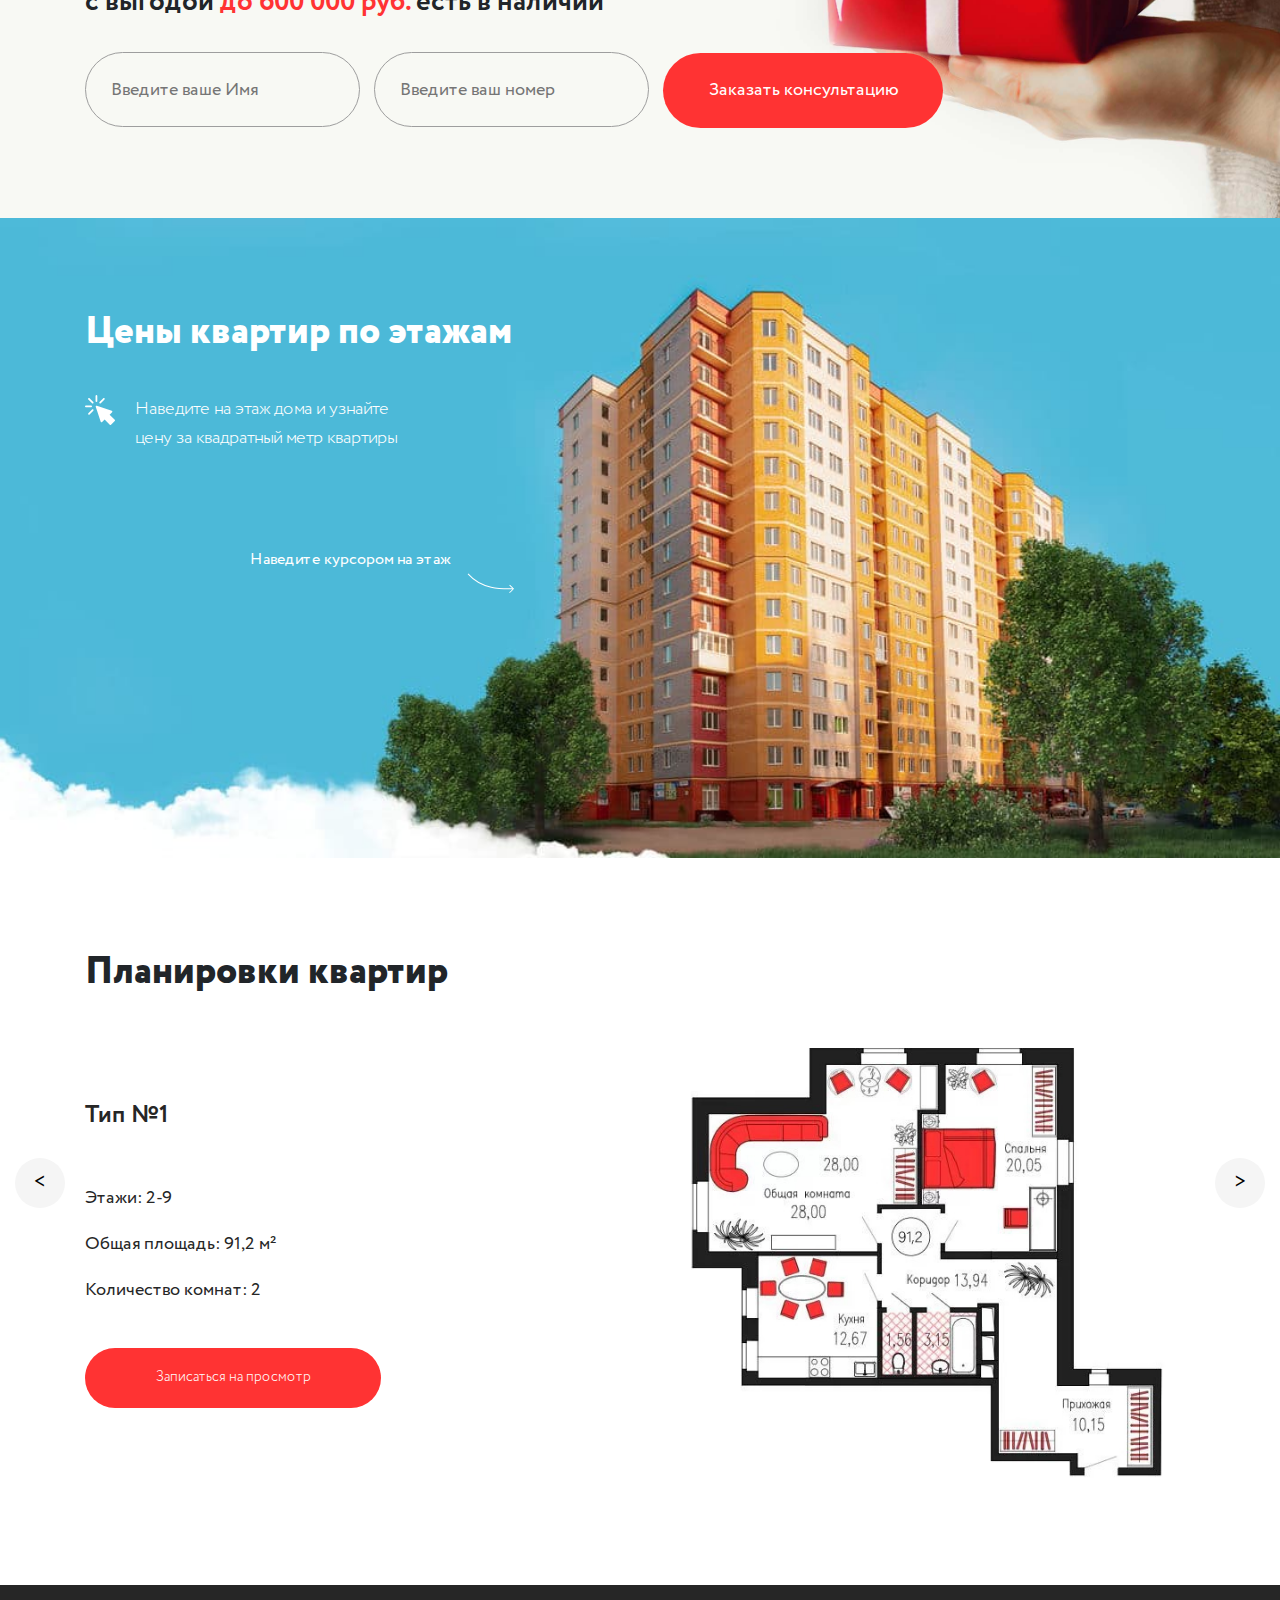
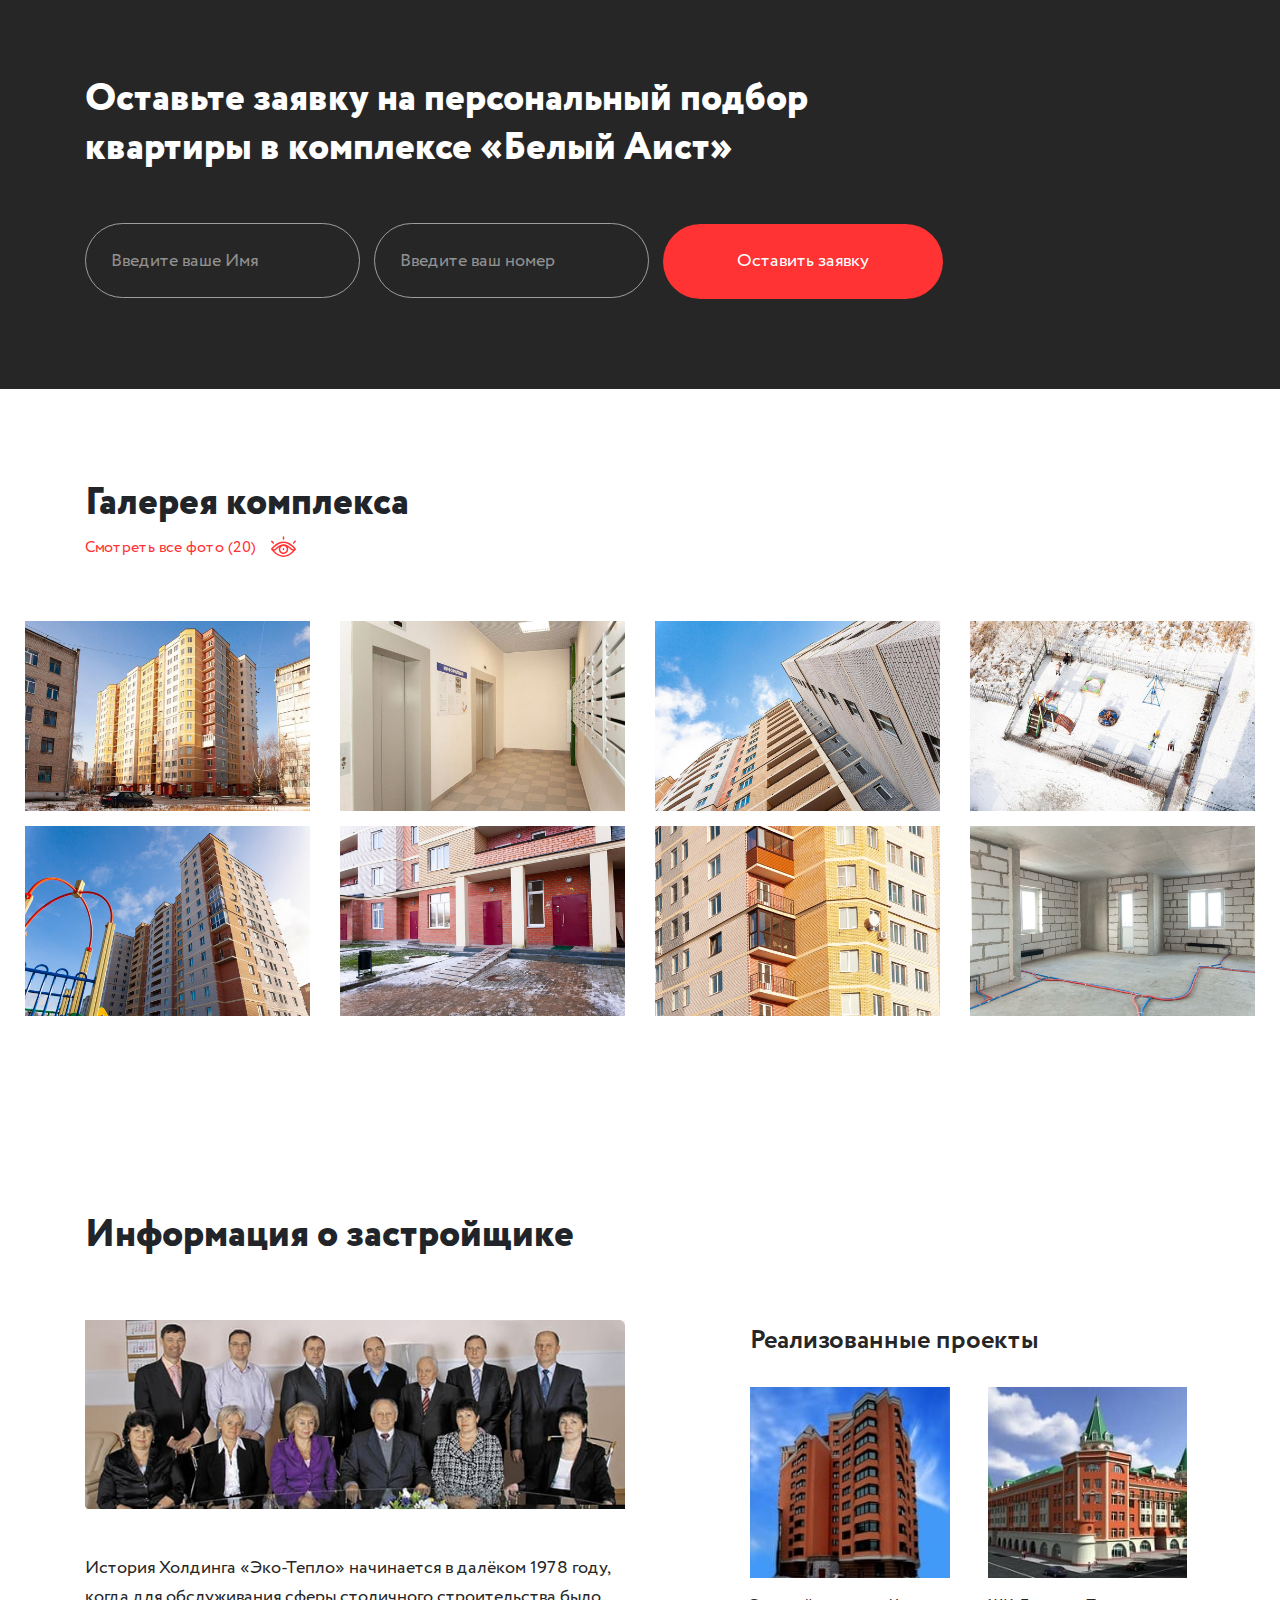
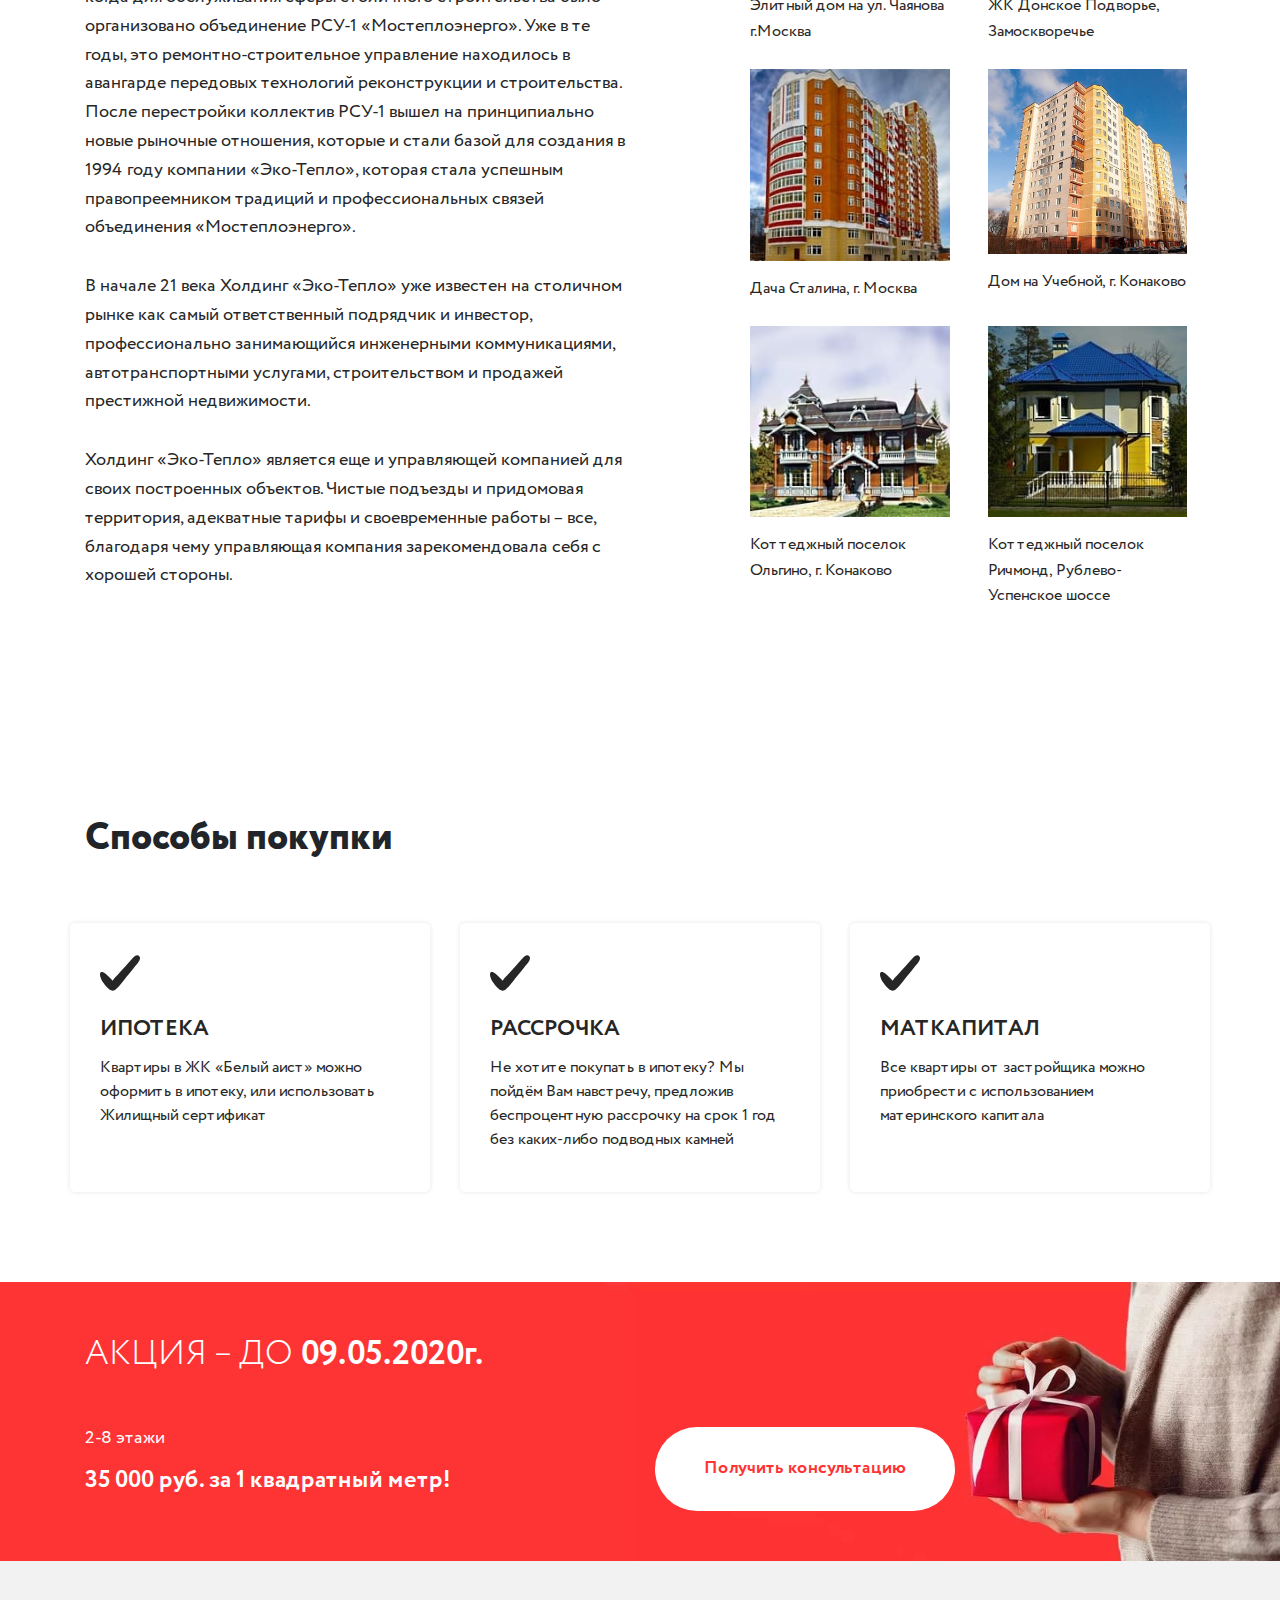
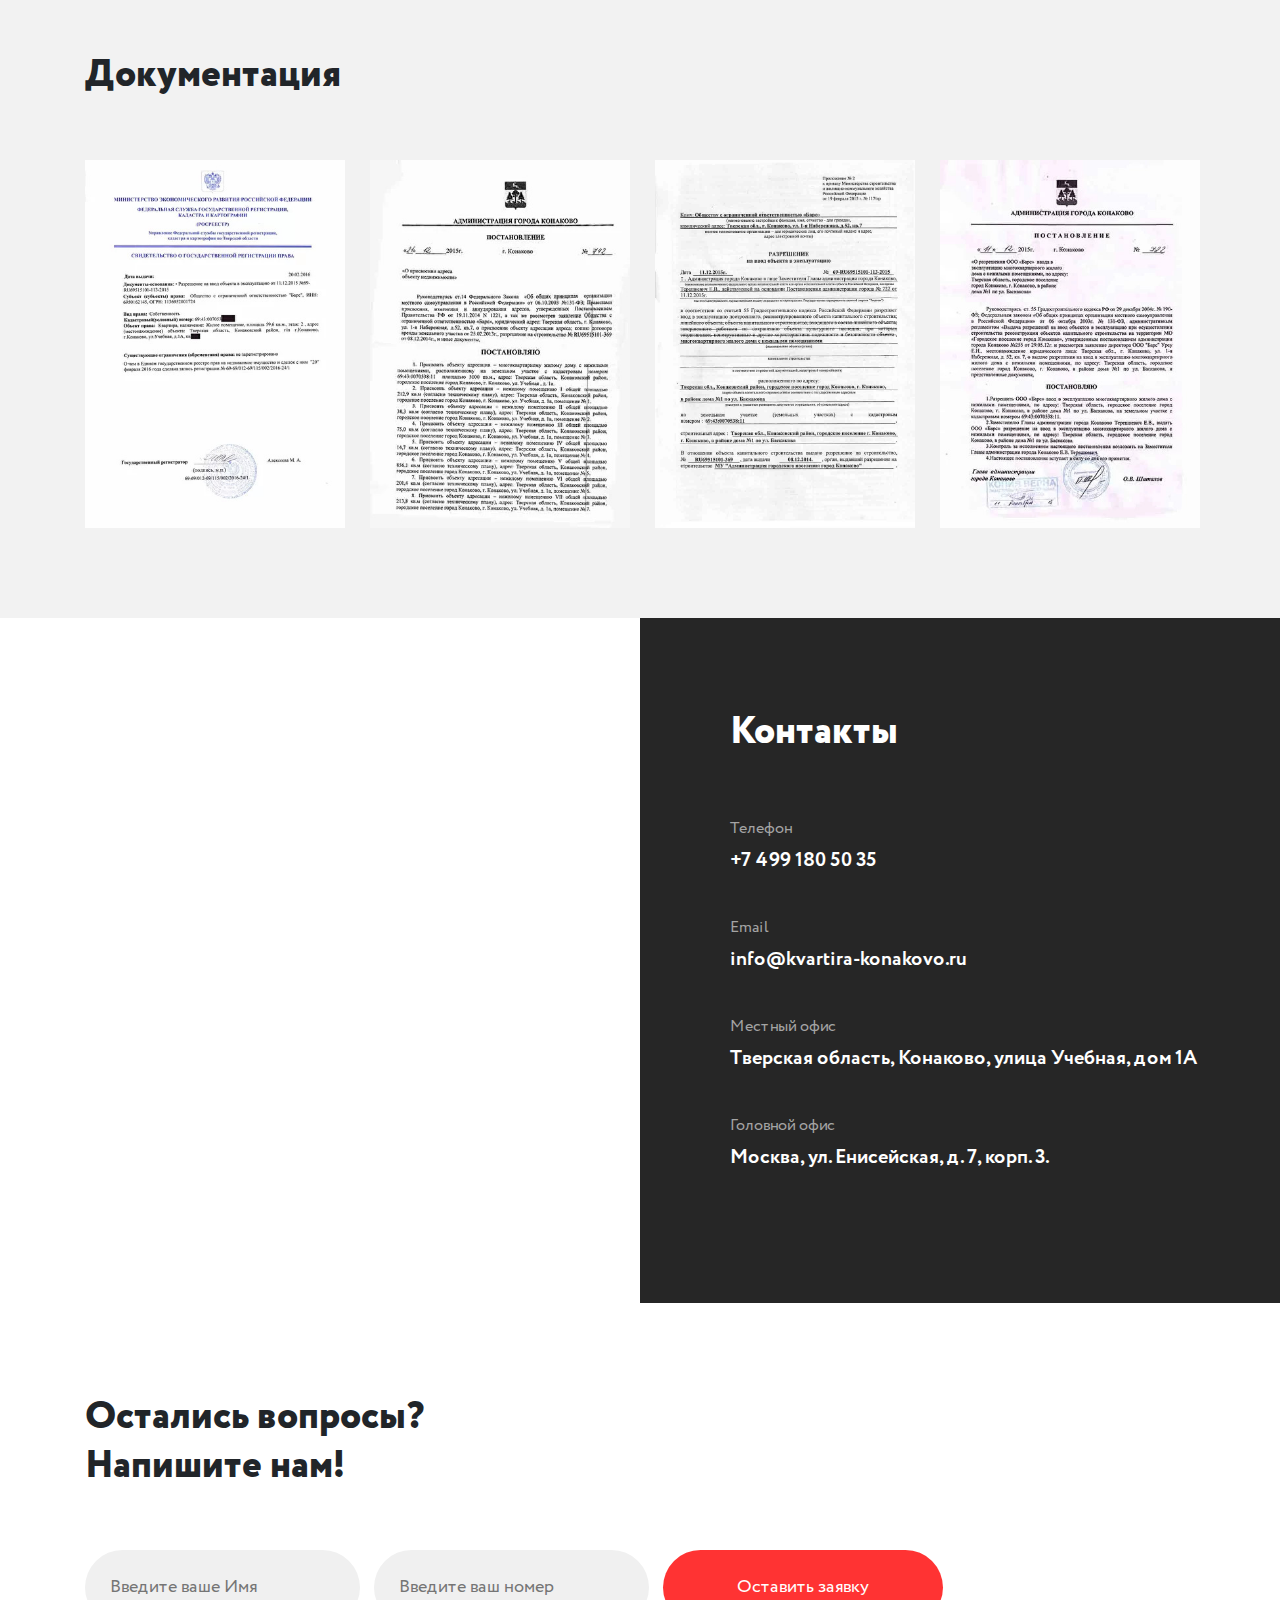
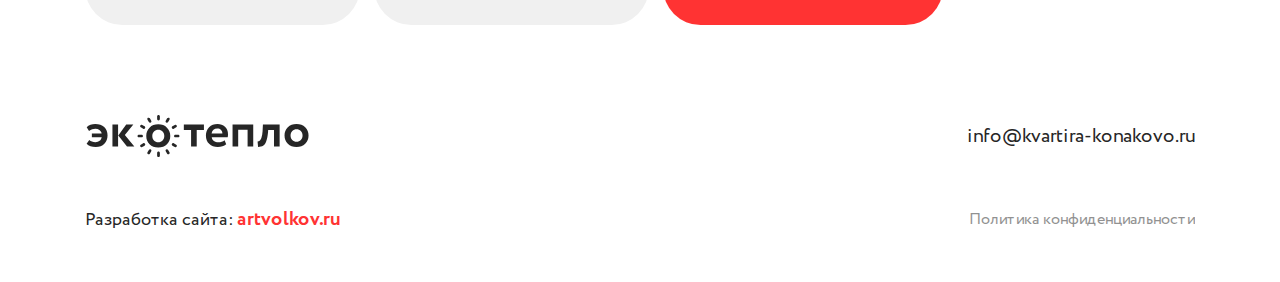
==== commit 866b5395: "mobile view changes" ====
--- a/index.html
+++ b/index.html
@@ -53,7 +53,7 @@
             </nav>
     </div>
     <main class="main">
-        <section class="first-block" style="background-image: url(img/back1.webp)">
+        <section class="first-block" style="background-image: url(img/back1.jpg)">
             <div class="container">
                 <div class="row">
                     <div class="col-12 logo-text">
@@ -84,52 +84,52 @@
                 </nav>
             </div>    
                 <div class="tab-content" id="nav-tabContent">
-                  <div class="tab-pane fade show active" id="nav-home" role="tabpanel" aria-labelledby="nav-home-tab" style="background-image: url(img/back2.webp);">
+                  <div class="tab-pane fade show active" id="nav-home" role="tabpanel" aria-labelledby="nav-home-tab" style="background-image: url(img/back2.jpg);">
                     <div class="container">
                         <div class="about-box">
                             <h3>ЖК «Белый Аист»</h3>
                             <div class="row about-block">
-                                <div class="col-4 about-item">
+                                <div class="col-6 col-sm-4 about-item">
                                     <p class="about_title">Адрес</p>
                                     <p class="about_text">Тверская область, г.Конаково, ул. Учебная, дом 1А</p>
                                 </div>
-                                <div class="col-4 about-item">
+                                <div class="col-6 col-sm-4 about-item">
                                     <p class="about_title">Квартиры</p>
                                     <p class="about_text">1-комнатные, 2-комнатные, 3-комнатные</p>
                                 </div>
-                                <div class="col-4 about-item">
+                                <div class="col-6 col-sm-4 about-item">
                                     <p class="about_title">Парковка</p>
                                     <p class="about_text">На 100 автомобилей</p>
                                 </div>
-                                <div class="col-4 about-item">
+                                <div class="col-6 col-sm-4 about-item">
                                     <p class="about_title">Тип здания</p>
                                     <p class="about_text">Монолитно-кирпичный</p>
                                 </div>
-                                <div class="col-4 about-item">
+                                <div class="col-6 col-sm-4 about-item">
                                     <p class="about_title">Планировка квартир</p>
                                     <p class="about_text">Свободная</p>
                                 </div>
-                                <div class="col-4 about-item">
+                                <div class="col-6 col-sm-4 about-item">
                                     <p class="about_title">Год постройки</p>
                                     <p class="about_text">2015</p>
                                 </div>
-                                <div class="col-4 about-item">
+                                <div class="col-6 col-sm-4 about-item">
                                     <p class="about_title">Высота потолков</p>
                                     <p class="about_text">2,8 м</p>
                                 </div>
-                                <div class="col-4 about-item">
+                                <div class="col-6 col-sm-4 about-item">
                                     <p class="about_title">Телефония</p>
                                     <p class="about_text">Интернет, телефон</p>
                                 </div>
-                                <div class="col-4 about-item">
+                                <div class="col-6 col-sm-4 about-item">
                                     <p class="about_title">Отделка</p>
                                     <p class="about_text">Черновая</p>
                                 </div>
-                                <div class="col-4 about-item">
+                                <div class="col-6 col-sm-4 about-item">
                                     <p class="about_title">Этажность</p>
                                     <p class="about_text">14 этажей, пассажирские и грузовые лифты</p>
                                 </div>
-                                <div class="col-4 about-item">
+                                <div class="col-6 col-sm-4 about-item">
                                     <p class="about_title">Разрешение</p>
                                     <p class="about_text">Дом сдан в эксплуатацию</p>
                                 </div>
@@ -137,7 +137,7 @@
                         </div>
                     </div>    
                 </div>
-                  <div class="tab-pane fade" id="nav-profile" role="tabpanel" aria-labelledby="nav-profile-tab" style="background-image: url(img/back3.webp);">
+                  <div class="tab-pane fade" id="nav-profile" role="tabpanel" aria-labelledby="nav-profile-tab" style="background-image: url(img/back3.jpg);">
                     <div class="container">
                         <div class="about-box">
                             <h3>Как проехать?</h3>
@@ -257,10 +257,10 @@
                         <p class="p-medium">2-8 этажи</p>
                         <p>35 000 руб. за 1 квадратный метр!</p>
                     </div>
-                    <div class="specials-item col-10">
+                    <div class="specials-item col-sm-10 col-12">
                         <p class="p-high">Закажите консультацию специалиста, пока действует акция и квартиры с выгодой <span class="red">до 600 000 руб.</span> есть в наличии</p>
                     </div>
-                    <div class="special-item form col-lg-12 col-9">
+                    <div class="special-item form col-lg-12 col-sm-9 col-12">
                         <form action="" class="send-form">
                             <input type="text" placeholder="Введите ваше Имя" name="name">
                             <input type="tel" placeholder="Введите ваш номер" name="phone">
@@ -318,7 +318,7 @@
                                     <button class="btn-red" data-toggle="modal" data-target="#exampleModalCenter">Записаться на просмотр</button>
                                 </div>
                                 <div class="col-md-6 col-12 slider-item_right">
-                                    <img src="img/typ_1.webp" alt="image">
+                                    <img src="img/typ_1.jpg" alt="image">
                                 </div>
                             </div>
                         </div>
@@ -441,16 +441,16 @@
                 <h2>Документация</h2>
                 <div class="row documents-block">
                     <div class="documents-item col-12 col-lg-3 col-sm-6">
-                        <img src="img/Svidetelstvo-1.webp" alt="image">
+                        <img src="img/Svidetelstvo-1.jpg" alt="image">
                     </div>
                     <div class="documents-item col-12 col-lg-3 col-sm-6">
-                        <img src="img/address-1.webp" alt="image">
+                        <img src="img/address-1.jpg" alt="image">
                     </div>
                     <div class="documents-item col-12 col-lg-3 col-sm-6">
                         <img src="img/vvod2-1.jpg" alt="image">
                     </div>
                     <div class="documents-item col-12 col-lg-3 col-sm-6">
-                        <img src="img/vvod1.webp" alt="image">
+                        <img src="img/vvod1.jpg" alt="image">
                     </div>                                                            
                 </div>
             </div>
@@ -522,7 +522,7 @@
                 <p>Мы можем позвонить вам абсолютно бесплатно!</p>
                 <form action="" class="modal-form">
                     <input type="text" placeholder="Введите ваше имя" name="name">
-                    <input type="text" placeholder="Введите ваш телефон" name="phoe">
+                    <input type="text" placeholder="Введите ваш телефон" name="phone">
                     <button type="submit" >Получить консультацию</button>
                 </form>
             </div>
@@ -531,6 +531,7 @@
     </div>
 
     <script src="js/jquery-3.4.1.min.js"></script>
+    <script src="js/jquery.inputmask.bundle.min.js"></script>
     <script src="js/bootstrap.min.js"></script>
     <script src="js/jquery.magnific-popup.min.js"></script>
     <script src="js/main.js"></script>
--- a/css/style.css
+++ b/css/style.css
@@ -345,6 +345,7 @@
     .about_block .nav-tabs {
         flex-direction: column;
         align-items: center;
+        padding-right: 0;
     }
     .about_block .nav-tabs .nav-link {
         width: 100%;
@@ -787,7 +788,7 @@
 #sale {
     background-color: #ff3333;
     padding: 50px 0;
-    background-image: url(../img/photo-3-2.webp);
+    background-image: url(../img/photo-3-2.jpg);
     background-repeat: no-repeat;
     background-size: cover;
     background-position: right;
@@ -924,7 +925,7 @@
 @media screen and (max-width:768px) {
     .footer-block {
         flex-direction: column;
-        align-items: flex-start;
+        align-items: center;
         justify-content: center;
         margin: 0;
     }
@@ -1112,14 +1113,27 @@
     }
 }
 @media screen and (max-width:580px) {
-    /* .logo-text,
+    .logo-text,
     .main-title,
-    .first-block-buttons, */
+    .first-block-buttons,
     section.about_block h2,
     .row {
         margin-left: 0;
         margin-right: 0;
     }
+    .main-title {
+        margin-top: 10px;
+        margin-bottom: 10px;
+    }
+    .main-title h1 {
+        font-size: 40px;
+    }
+    h2 {
+        font-size: 32px;
+    }
+    .main-title p img {
+        margin-right: 0;
+    }
     .logo {
         padding-left: 0;
     }
@@ -1132,5 +1146,120 @@
     .main-title p:first-of-type {
         flex-direction: column;
     }
+    .call_me {
+        padding-right: 0;
+    }
+    .about-box {
+        padding: 20px 15px;
+    }
+    .about-box h3 {
+        padding-left: 15px;
+    }
+    .about-box button {
+        width: 100%;
+    }
+    section:not(:nth-child(1)) {
+        padding: 45px 0;
+    }
+    .advantages-block {
+        margin-top: 20px;
+    }
+    .advantages-item {
+        padding: 15px;
+        margin-bottom: 0;
+    }
+    .send-form input,
+    .send-form button {
+        margin-right: 0;
+        width: 100%;
+    }
+    .p-high {
+        font-size: 23px;
+    }
+    .plan .slider-item_left .type {
+        margin-bottom: 0;
+    }
+    .plan .slider-item_left button {
+        margin-bottom: 35px;
+        width: 100%;
+        margin-top: 10px;
+    }
+    .plan .slider-item_left {
+        padding-right: 0;
+    }
+    .plan .navigation {
+        top: 450px;
+    }
+    .information-block {
+        margin-top: 30px;
+    }
+    .projects-item {
+        padding: 0;
+    }
+    .information-item .projects-item img {
+        width: 100%;
+        max-width: 100%;
+    }
+    #sale {
+        background-image: none;
+    }
+    .sale-item_1 p {
+        margin-bottom: 20px;
+    }
+    .sale-item_3 button {
+        width: 100%;
+    }
+    .documents-block {
+        margin-top: 40px;
+        justify-content: space-between;
+        flex-direction: row;
+        flex-wrap: nowrap;
+        overflow: scroll;
+    }
+    .documents-item {
+        display: flex;
+        justify-content: center;
+    }
+    .documents-item img {
+        max-height: 367px;
+    }
+    section.about_block {
+        padding: 0;
+    }
+    section.contacts,
+    section.questions,
+    section.information,
+    section.pay-method {
+        padding-top: 0;
+    }
+    .contacts .map-info {
+        padding: 30px;
+    }
+    .map-info .info-item {
+        margin-bottom: 20px;
+    }
+    .contacts .map-info h2 {
+        margin-bottom: 30px;
+    }
+    .questions .form {
+        margin-top: 20px;
+    }
+    .modal-body {
+        padding: 20px;
+    }
+    .modal-body h2 {
+        font-size: 30px;
+        padding-top: 0;
+        padding-bottom: 0;
+    }
+    .modal-body p {
+        padding: 0;
+    }
+}
+section.form-backcall input::placeholder {
+    color: rgba(255, 255, 255, .5);
+}
+section.form-backcall input {
+    color: #ffffff;
 }
 
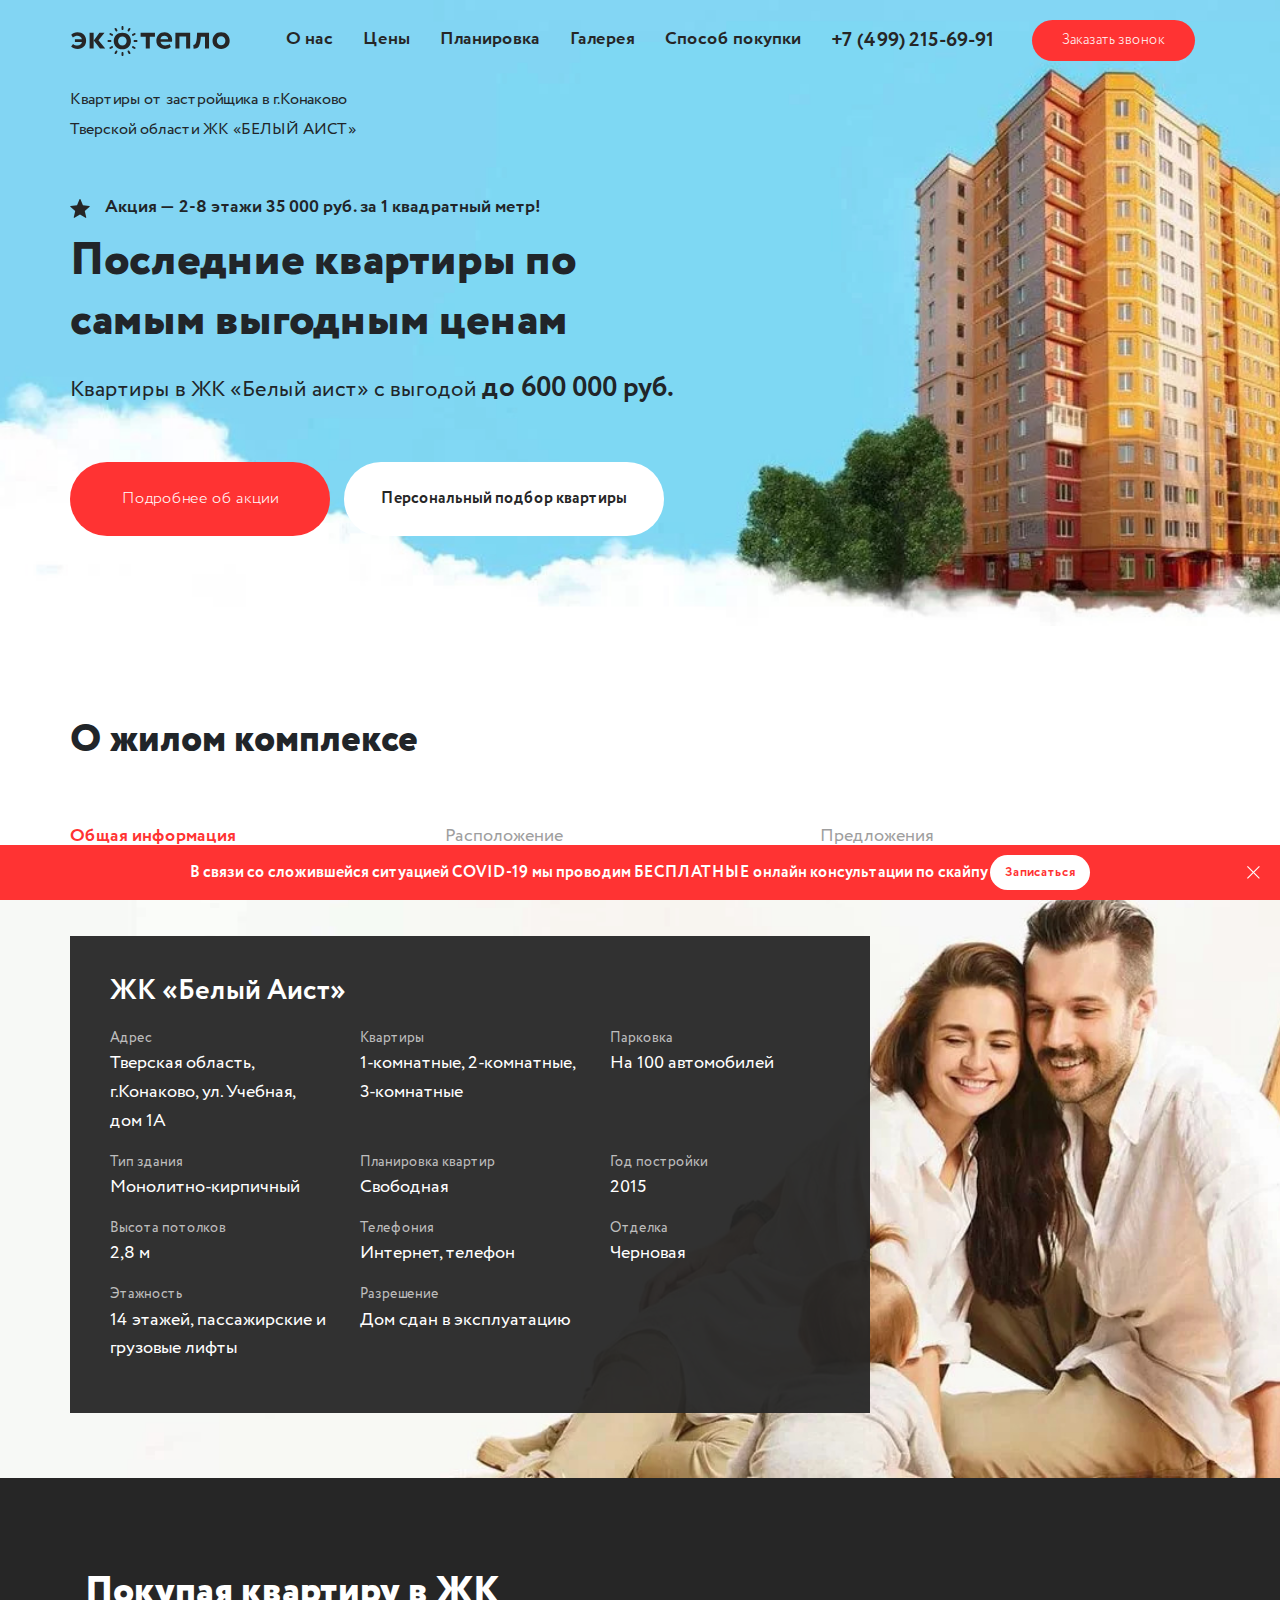
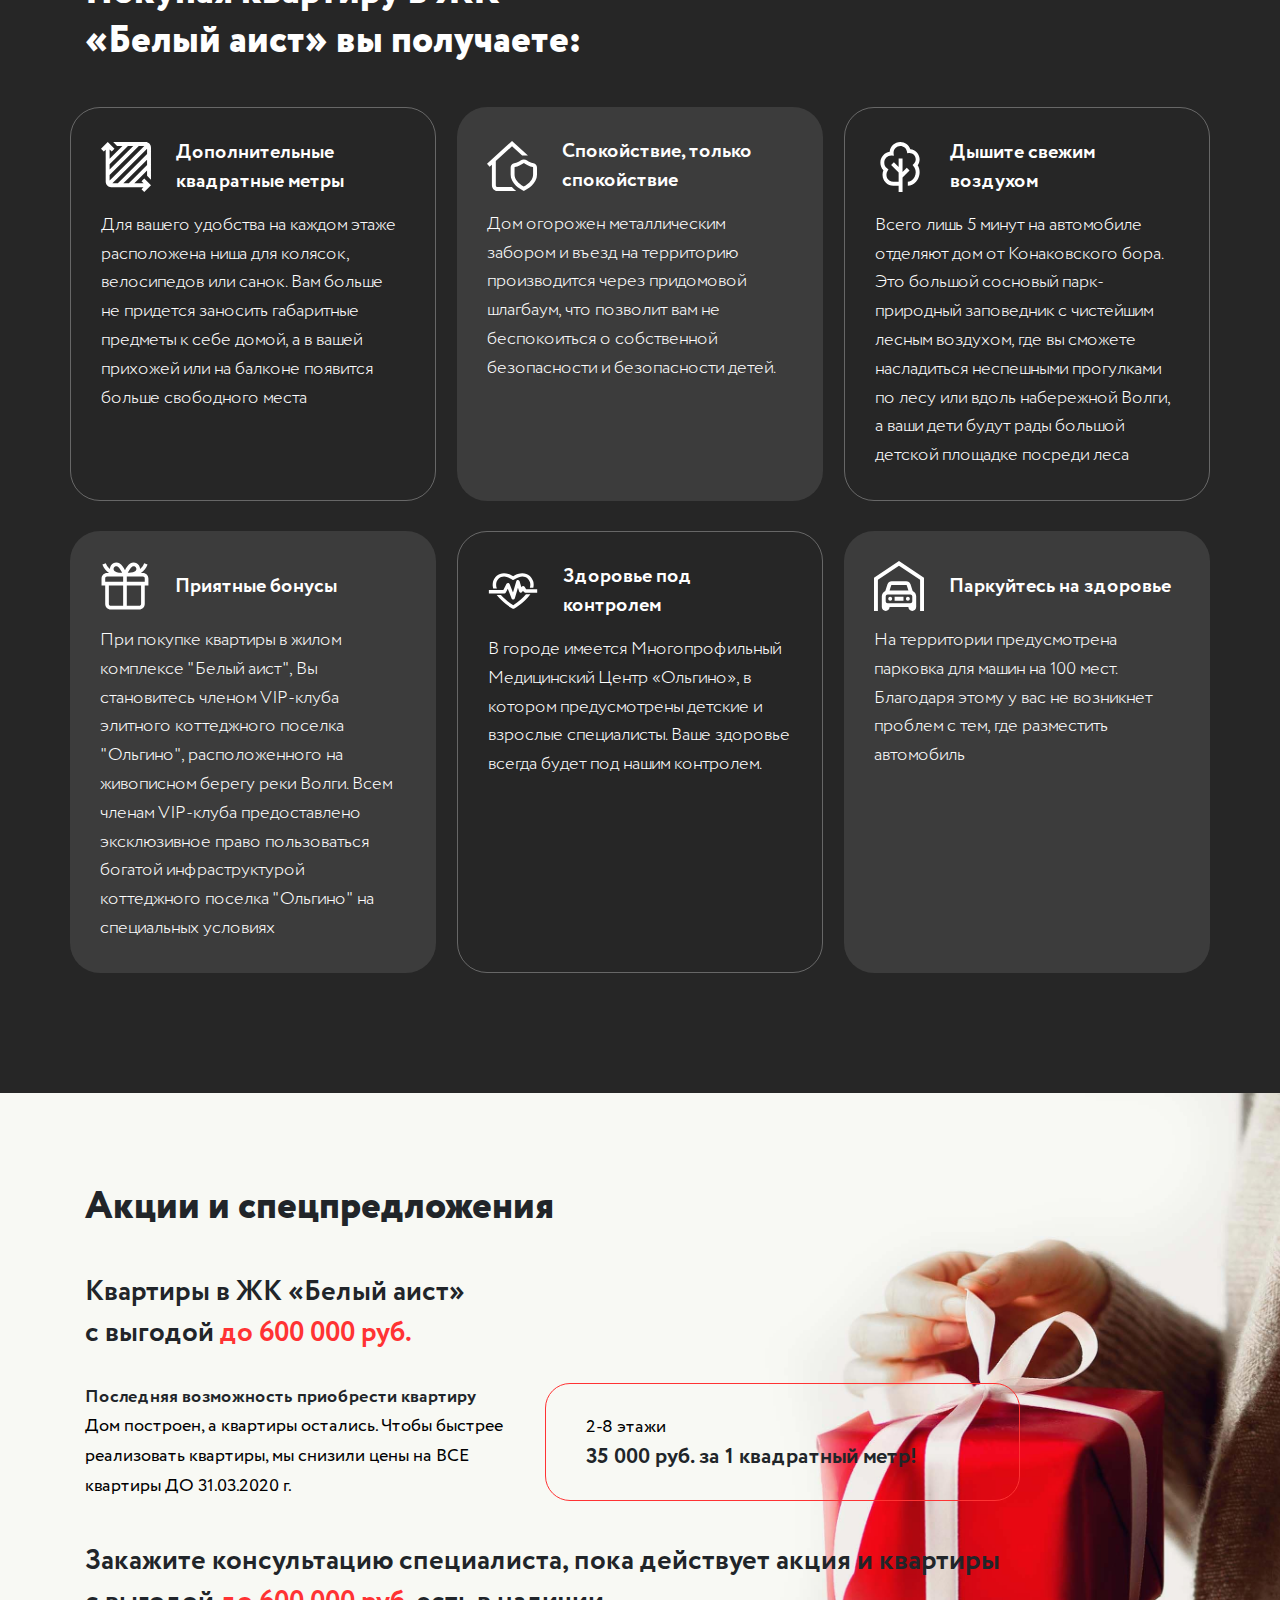
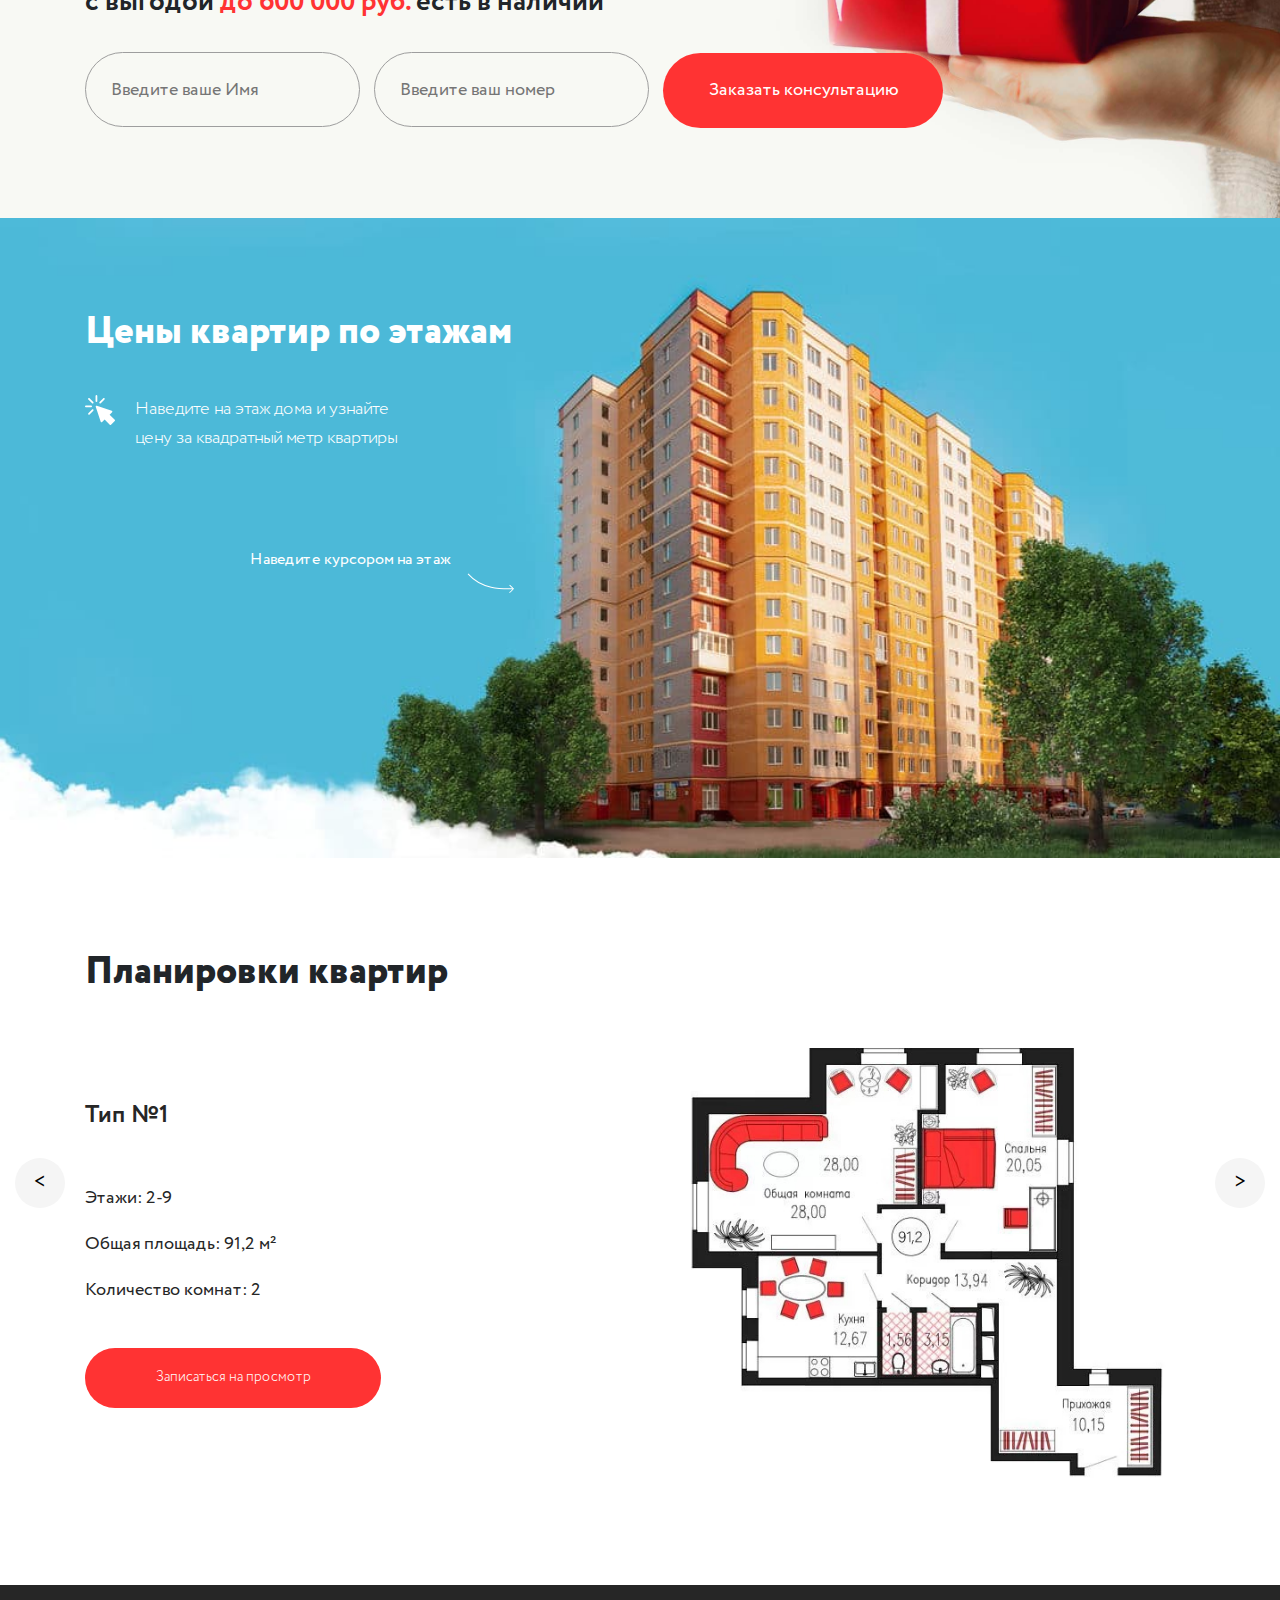
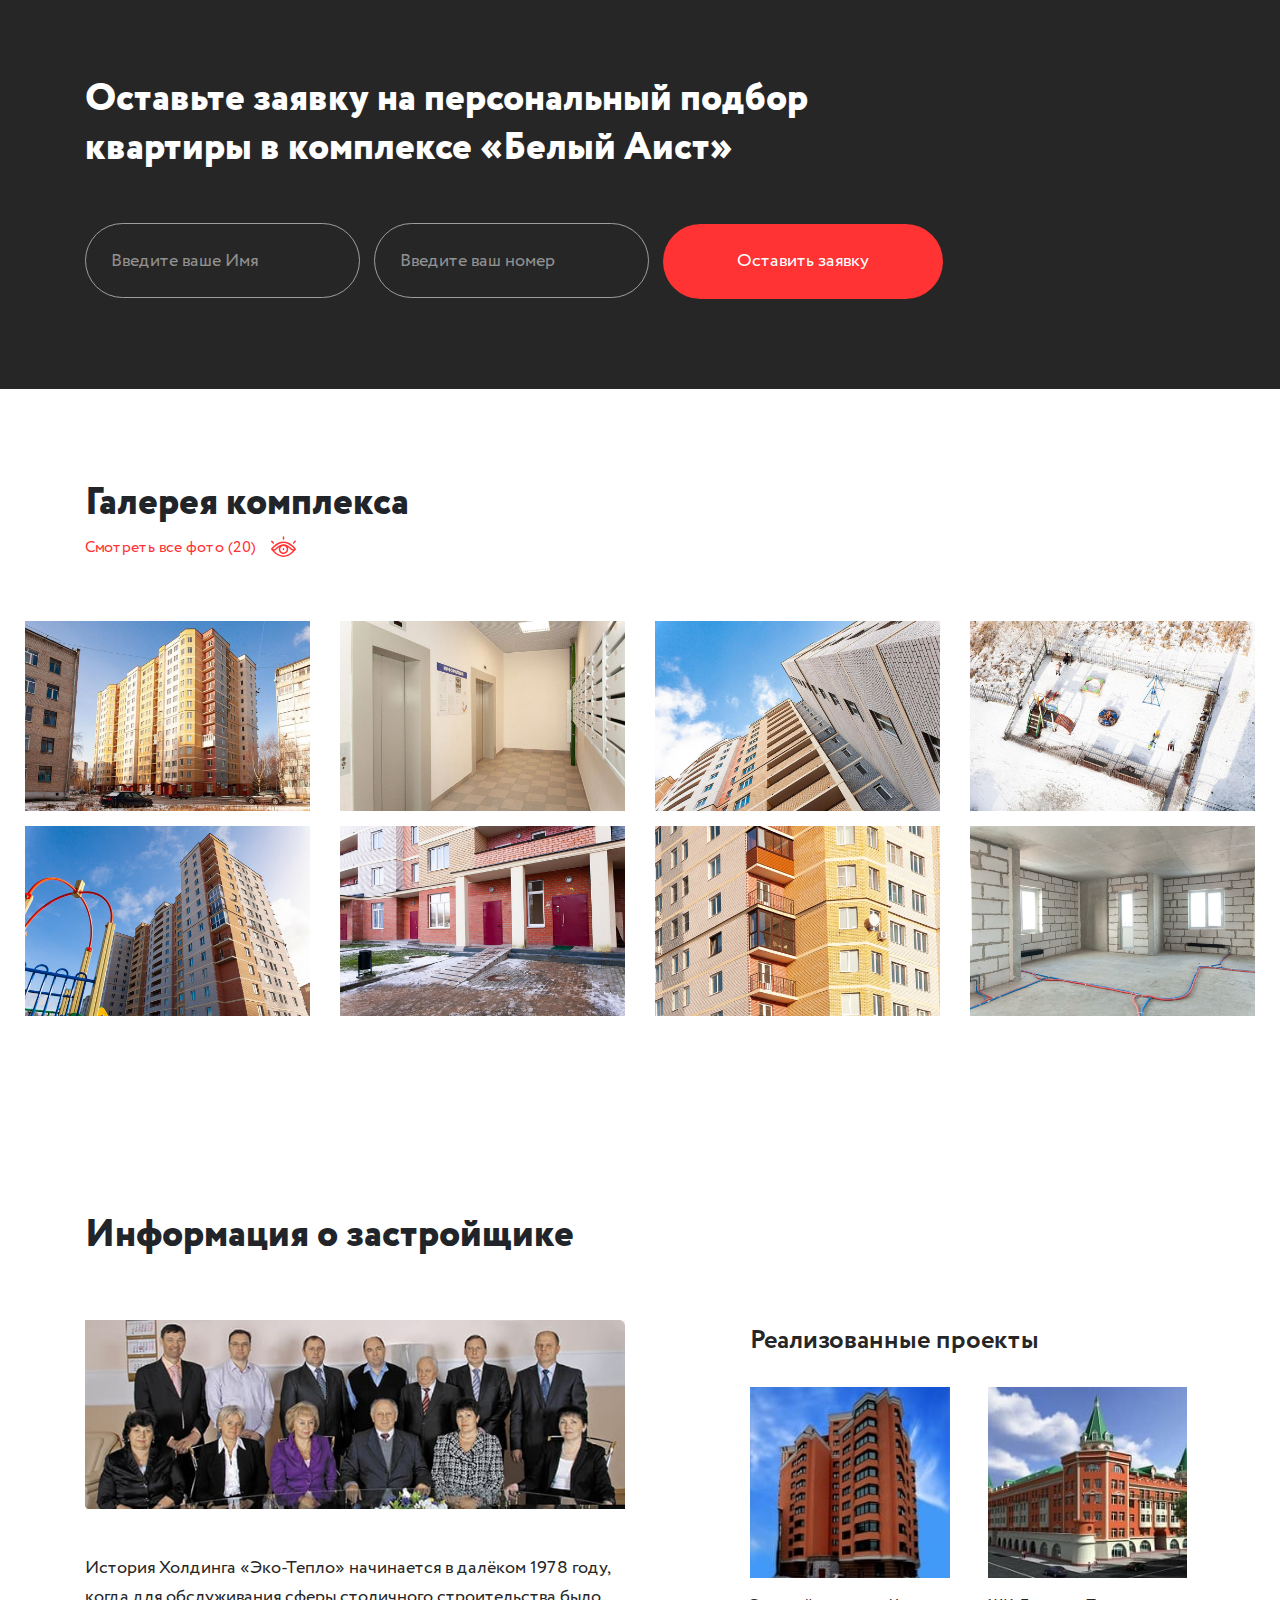
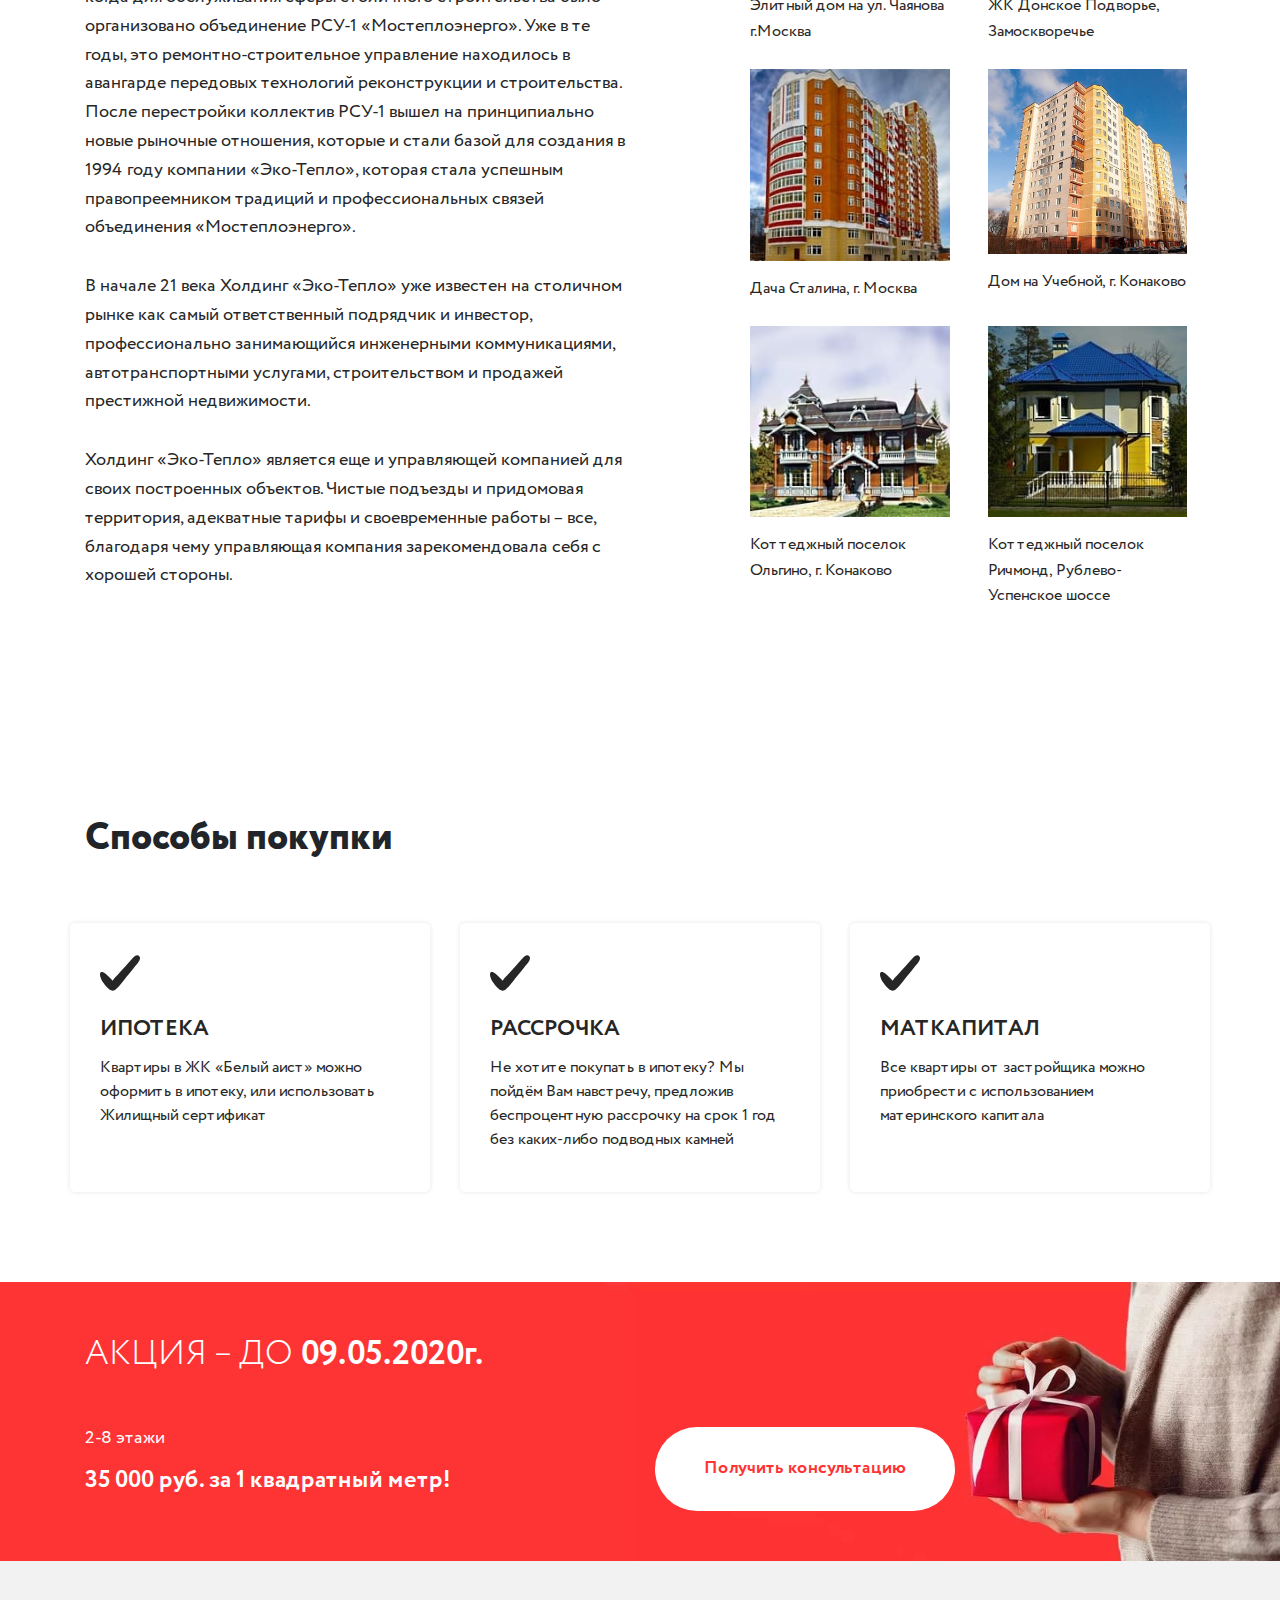
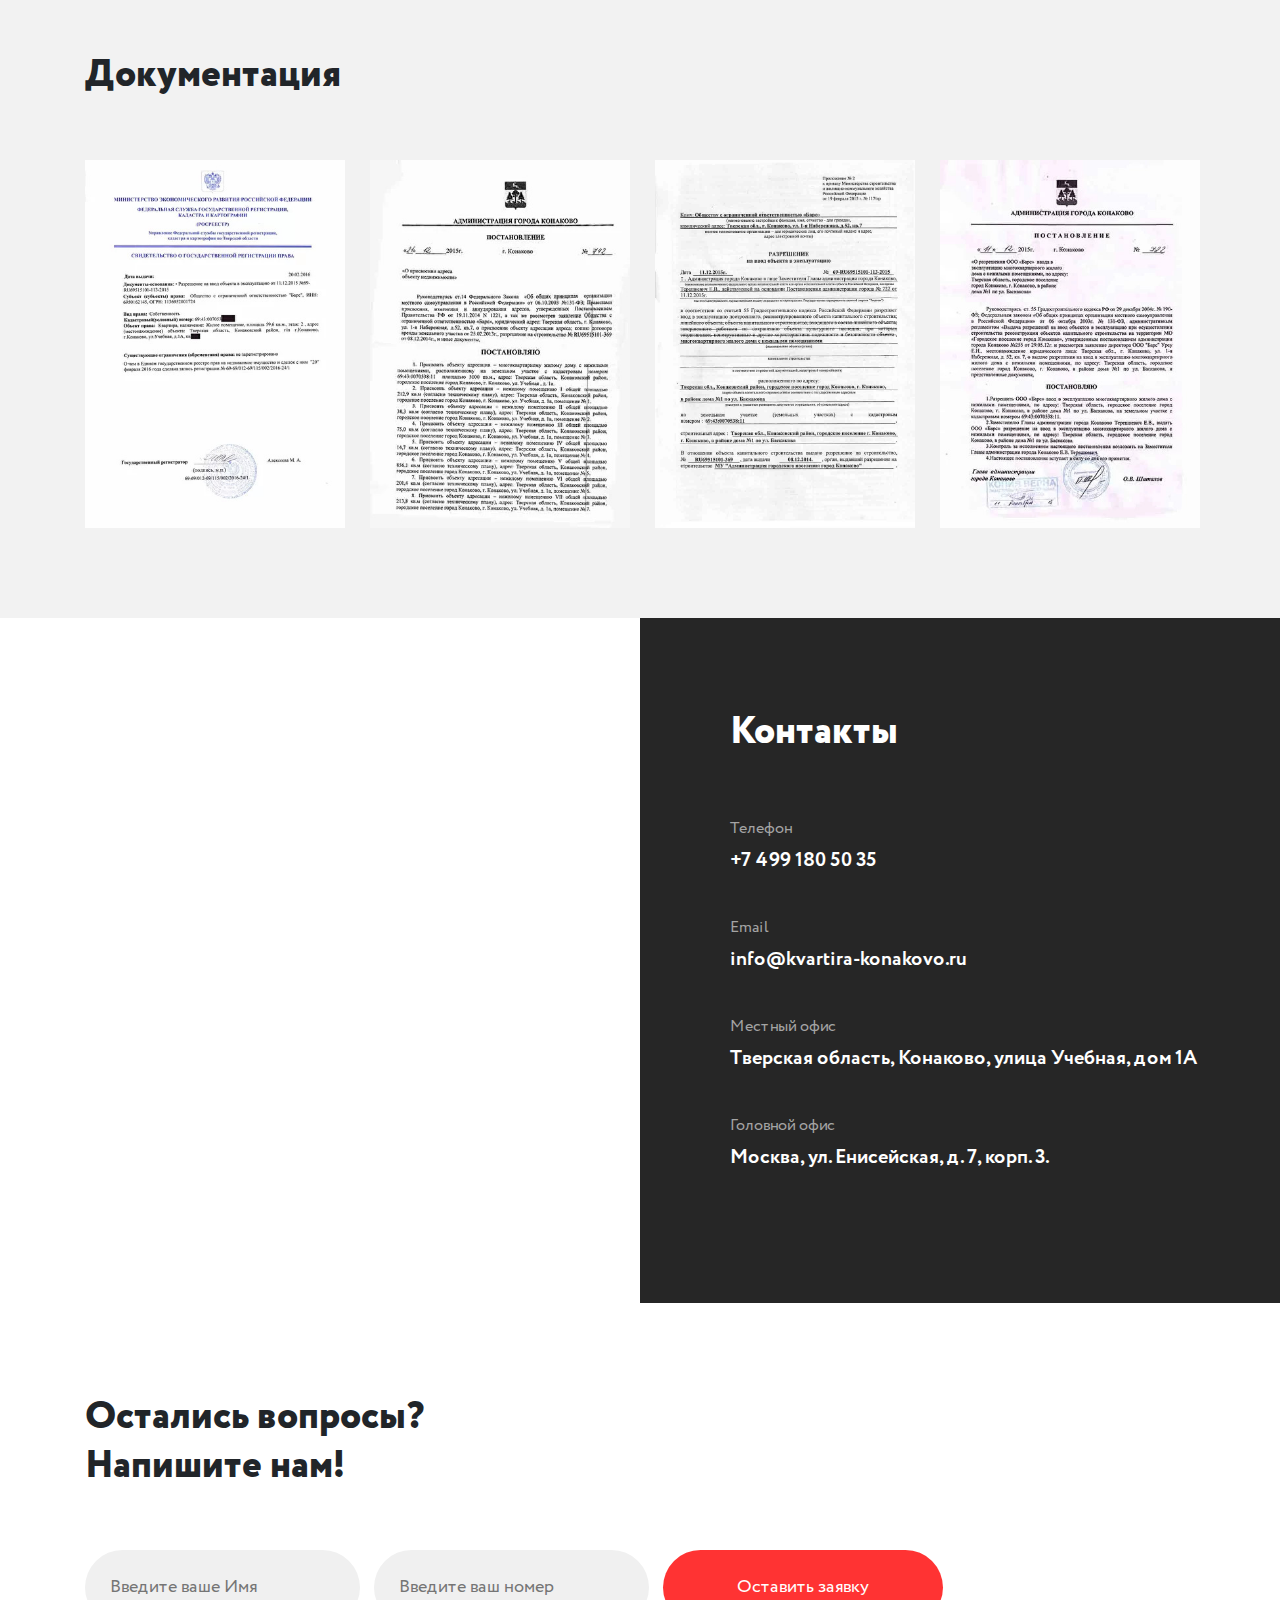
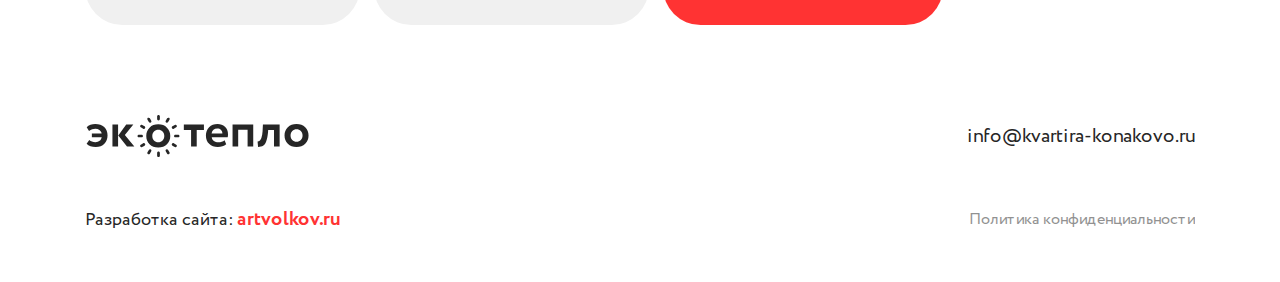
==== commit fecbd7b7: "add banner" ====
--- a/index.html
+++ b/index.html
@@ -71,6 +71,20 @@
                 </div>
             </div>
         </section>
+        <section class="fix-banner">
+            <div class="container">
+                <div class="row">
+                    <div class="fix-banner_text col-12">
+                        <p>В связи со сложившейся ситуацией COVID-19 мы проводим БЕСПЛАТНЫЕ онлайн консультации по скайпу
+                        </p>
+                        <button class="fix-banner_modal" data-toggle="modal" data-target="#exampleModalCenter" data-title="Запишитесь на БЕСПЛАТНУЮ онлайн-консультацию" data-caption="Записаться">Записаться</button>
+                    </div>
+                <div class="fix-banner_close" onclick="document.querySelector('.fix-banner').style.display='none'">
+                        <svg class="t654__icon-close" width="13px" viewBox="0 0 23 23" version="1.1" xmlns="http://www.w3.org/2000/svg" xmlns:xlink="http://www.w3.org/1999/xlink"> <desc>Close</desc> <g stroke="none" stroke-width="1" fill="#ffffff" fill-rule="evenodd"> <rect transform="translate(11.313708, 11.313708) rotate(-45.000000) translate(-11.313708, -11.313708) " x="10.3137085" y="-3.6862915" width="2" height="30"></rect> <rect transform="translate(11.313708, 11.313708) rotate(-315.000000) translate(-11.313708, -11.313708) " x="10.3137085" y="-3.6862915" width="2" height="30"></rect> </g> </svg>
+                    </div>
+                </div>
+            </div>
+        </section>
         <section class="about_block" id="o-nas">
             <div class="container">
                 <h2>О жилом комплексе</h2>
@@ -529,6 +543,21 @@
         </div>
         </div>
     </div>
+<!-- Success popup -->
+<div class="modal fade" id="successPopup" tabindex="-1" role="dialog" aria-labelledby="exampleModalCenterTitle" aria-hidden="true">
+    <button type="button" class="close" data-dismiss="modal" aria-label="Close">
+        <svg class="t-popup__close-icon" width="23px" height="23px" viewBox="0 0 23 23" version="1.1" xmlns="http://www.w3.org/2000/svg" xmlns:xlink="http://www.w3.org/1999/xlink"> <g stroke="none" stroke-width="1" fill="#ffffff" fill-rule="evenodd"> <rect transform="translate(11.313708, 11.313708) rotate(-45.000000) translate(-11.313708, -11.313708) " x="10.3137085" y="-3.6862915" width="2" height="30"></rect> <rect transform="translate(11.313708, 11.313708) rotate(-315.000000) translate(-11.313708, -11.313708) " x="10.3137085" y="-3.6862915" width="2" height="30"></rect> </g> </svg>
+    </button>
+    <div class="modal-dialog modal-dialog-centered" role="document">
+    <div class="modal-content">
+        <div class="modal-body">
+            <svg width="50" height="50" fill="#62C584"> <path d="M25.1 49.28A24.64 24.64 0 0 1 .5 24.68 24.64 24.64 0 0 1 25.1.07a24.64 24.64 0 0 1 24.6 24.6 24.64 24.64 0 0 1-24.6 24.61zm0-47.45A22.87 22.87 0 0 0 2.26 24.68 22.87 22.87 0 0 0 25.1 47.52a22.87 22.87 0 0 0 22.84-22.84A22.87 22.87 0 0 0 25.1 1.83z"></path> <path d="M22.84 30.53l-4.44-4.45a.88.88 0 1 1 1.24-1.24l3.2 3.2 8.89-8.9a.88.88 0 1 1 1.25 1.26L22.84 30.53z"></path> </svg>
+            <div id="form_result" style="display: none;">
+            </div>
+        </div>
+    </div>
+    </div>
+</div>
 
     <script src="js/jquery-3.4.1.min.js"></script>
     <script src="js/jquery.inputmask.bundle.min.js"></script>
--- a/css/style.css
+++ b/css/style.css
@@ -1262,4 +1262,75 @@
 section.form-backcall input {
     color: #ffffff;
 }
-
+section.fix-banner {
+    background-color: rgba(255,51,51,1);
+    padding: 10px 0;
+    position: fixed;
+    left: 0;
+    right: 0;
+    bottom: 0;
+    z-index: 99;
+}
+section.fix-banner .container {
+    max-width: 900px;
+    padding: 0;
+}
+.fix-banner_close {
+    position: absolute;
+    top: 50%;
+    right: 20px;
+    transform: translateY(-50%);
+    cursor: pointer;
+}
+.fix-banner_text {
+    display: flex;
+    justify-content: space-between;
+    align-items: center;
+    flex-wrap: wrap;
+}
+.fix-banner_text p {
+    color: #ffffff;
+    font-size: 16px;
+    line-height: 1.7;
+    font-weight: 600;
+}
+.fix-banner_text button {
+    color: #ff3333;
+    background-color: #ffffff;
+    border-radius: 50px;
+    -moz-border-radius: 50px;
+    -webkit-border-radius: 50px;
+    font-weight: 700;
+    font-size: 13px;
+    width: 100px;
+    height: 35px;
+    border: none;
+    outline: none !important;
+}
+@media screen and (max-width:1010px) {
+    section.fix-banner {
+        position: relative;
+        padding: 20px 0;
+    }
+    section.fix-banner .container {
+        max-width: 800px;
+    }
+    section.fix-banner .container .row {
+        margin: 0;
+    }
+    .fix-banner_text {
+        justify-content: center;
+        align-items: center;
+        padding: 0 50px;
+        text-align: center;
+    }
+    .fix-banner_text button {
+        margin-top: 15px;
+    }
+    .fix-banner_close {
+        position: absolute;
+        top: 10px;
+        right: 15px;
+        transform: none;
+    }
+}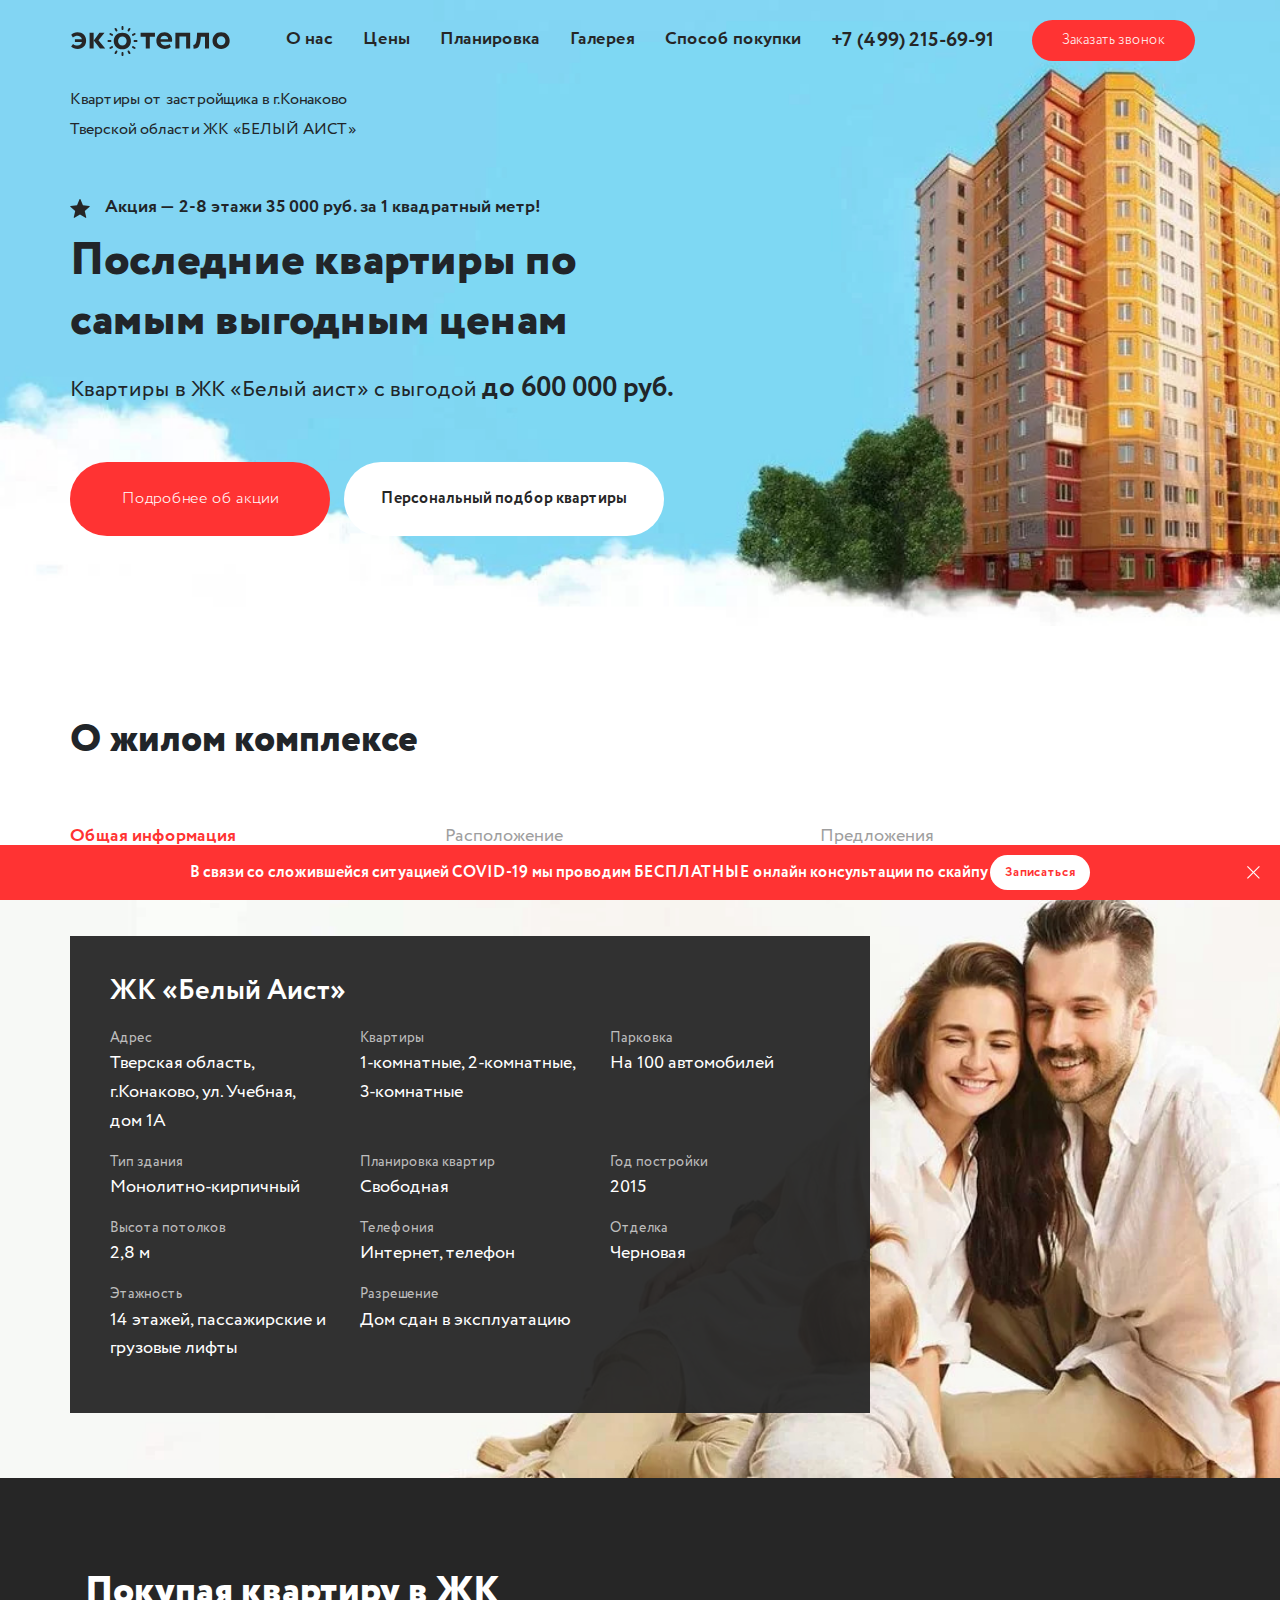
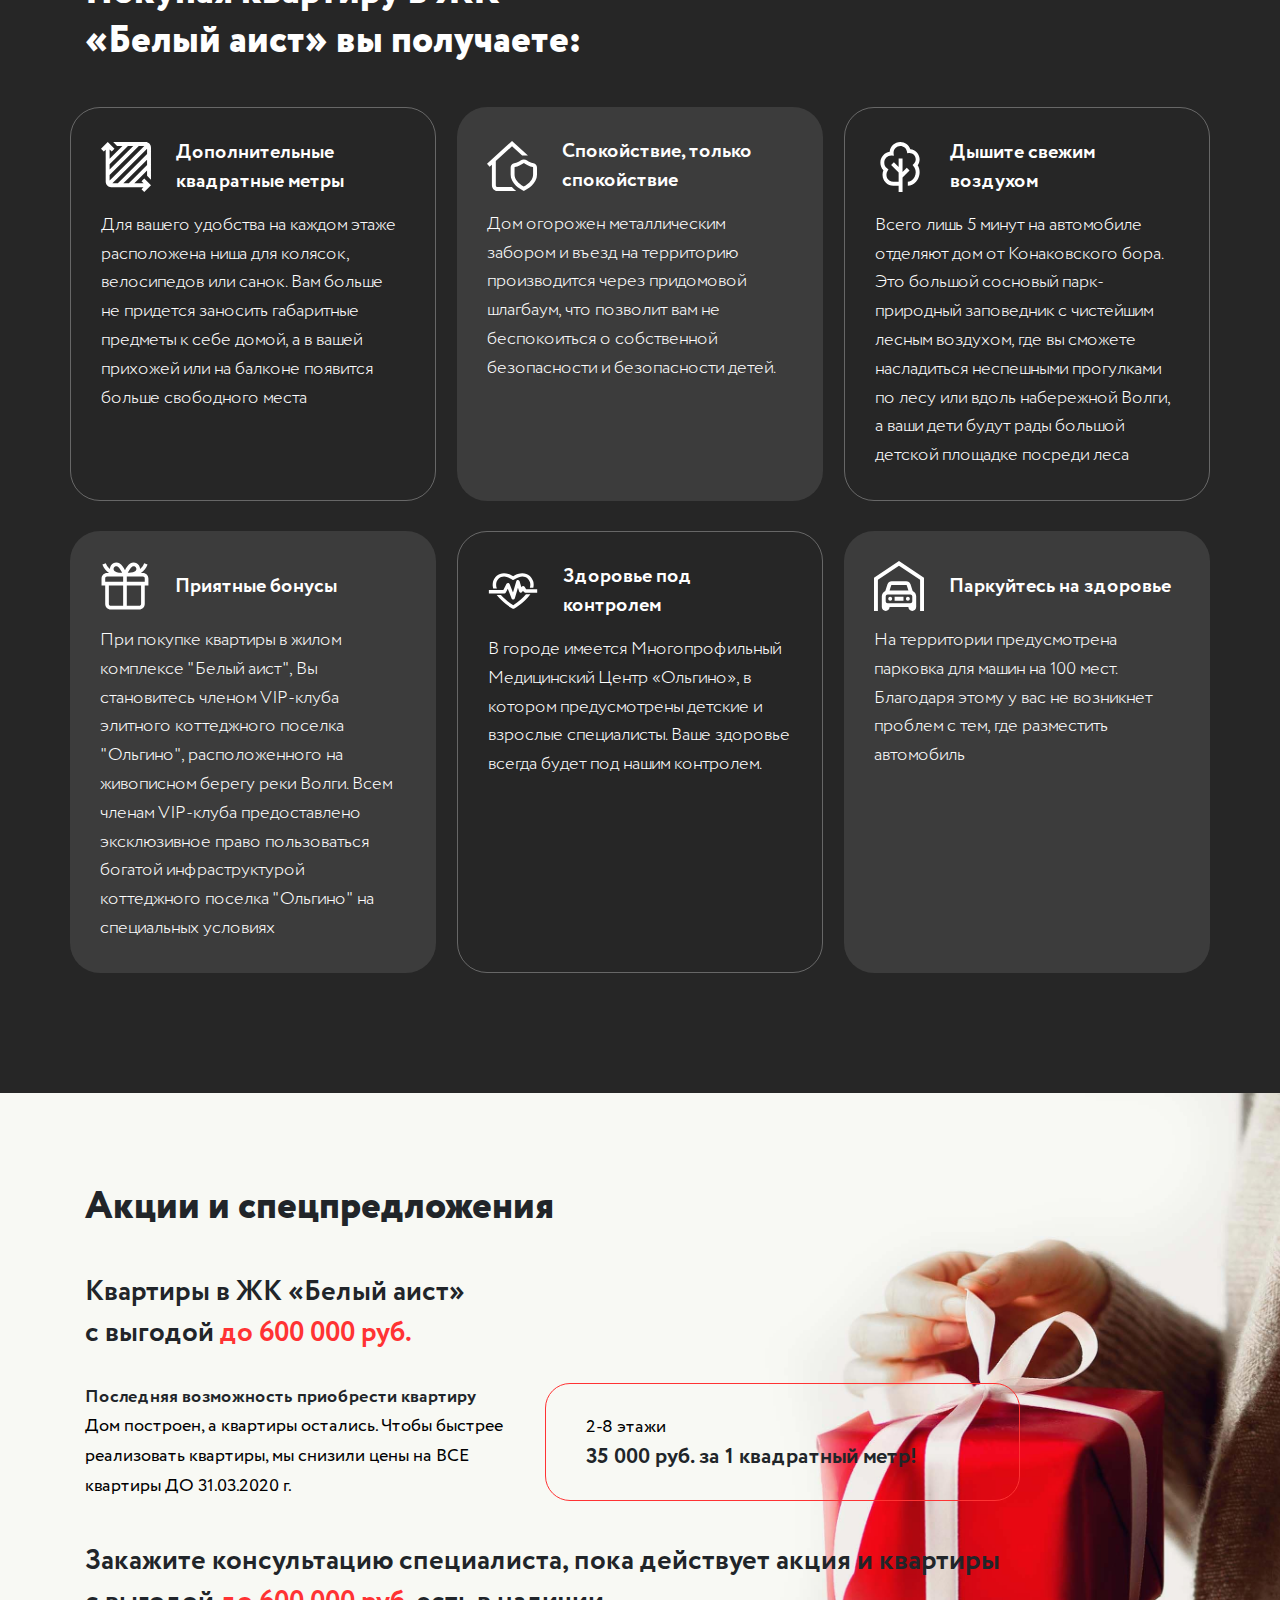
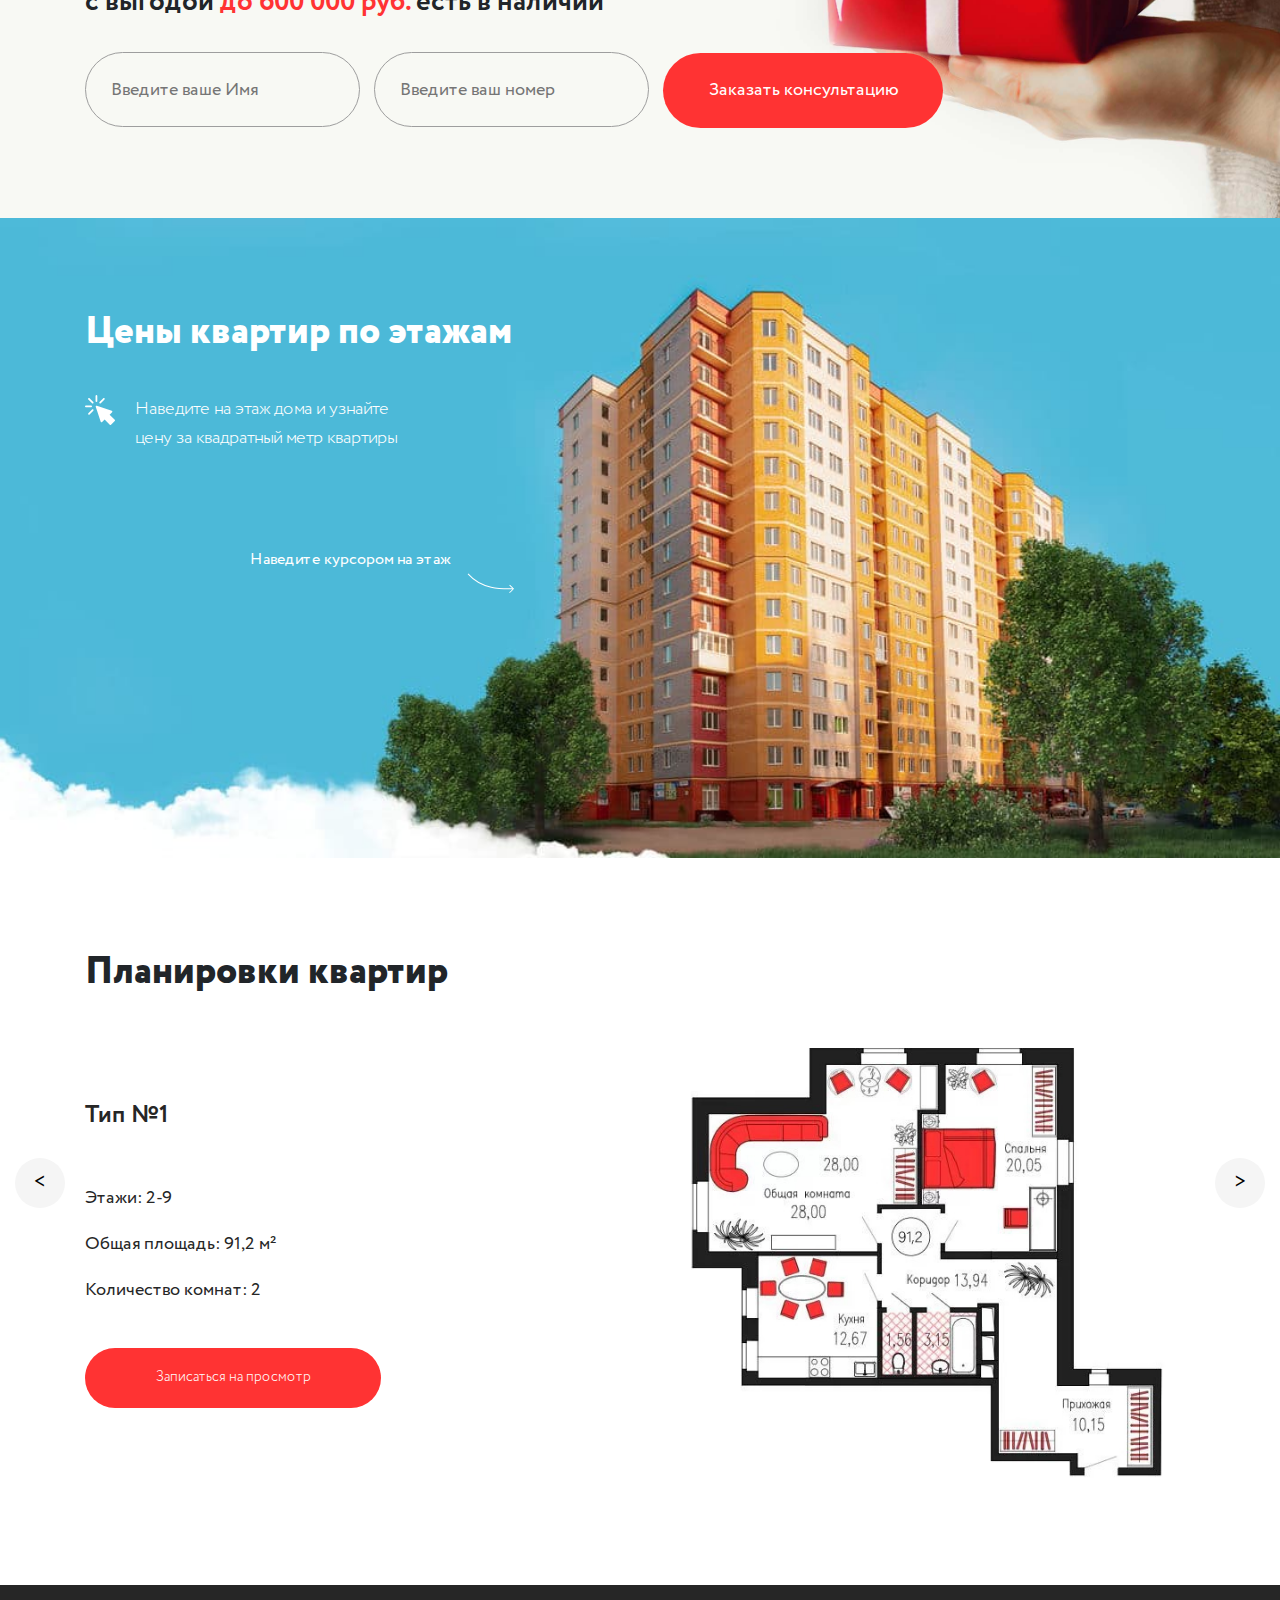
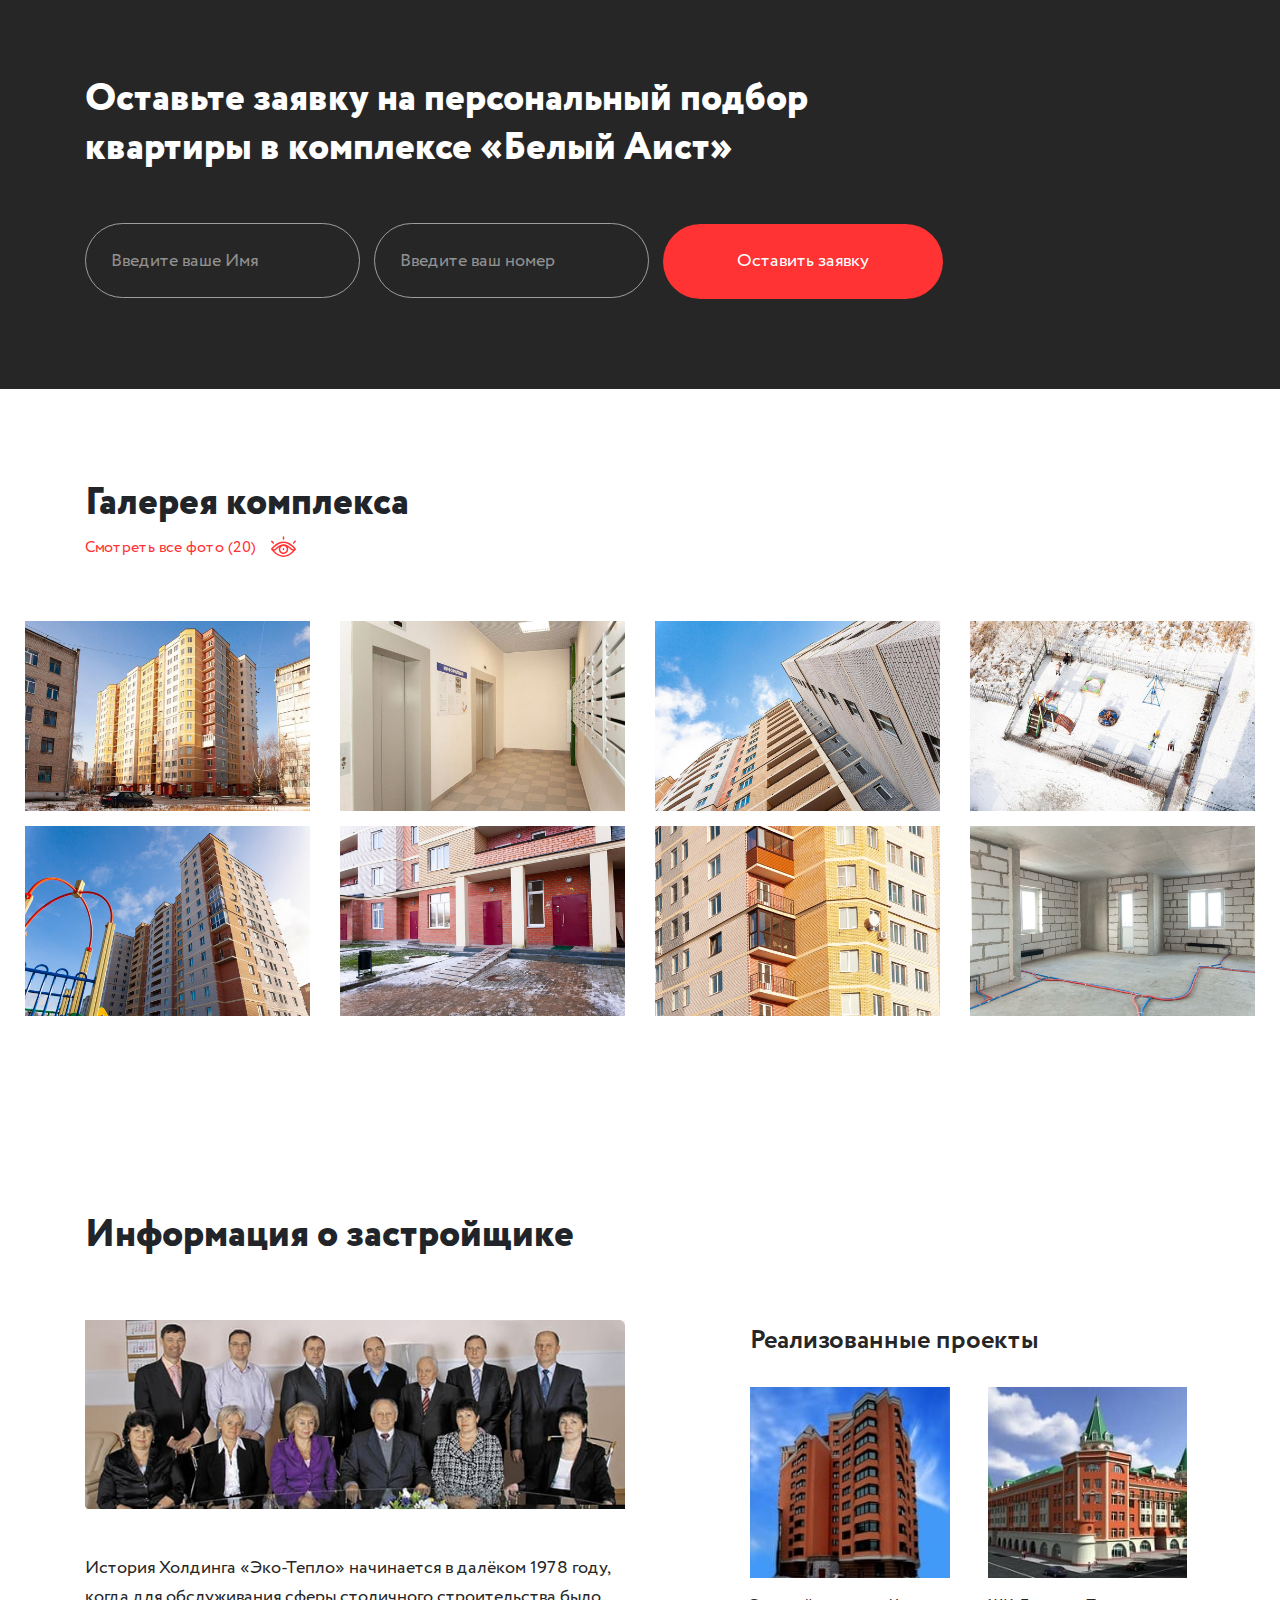
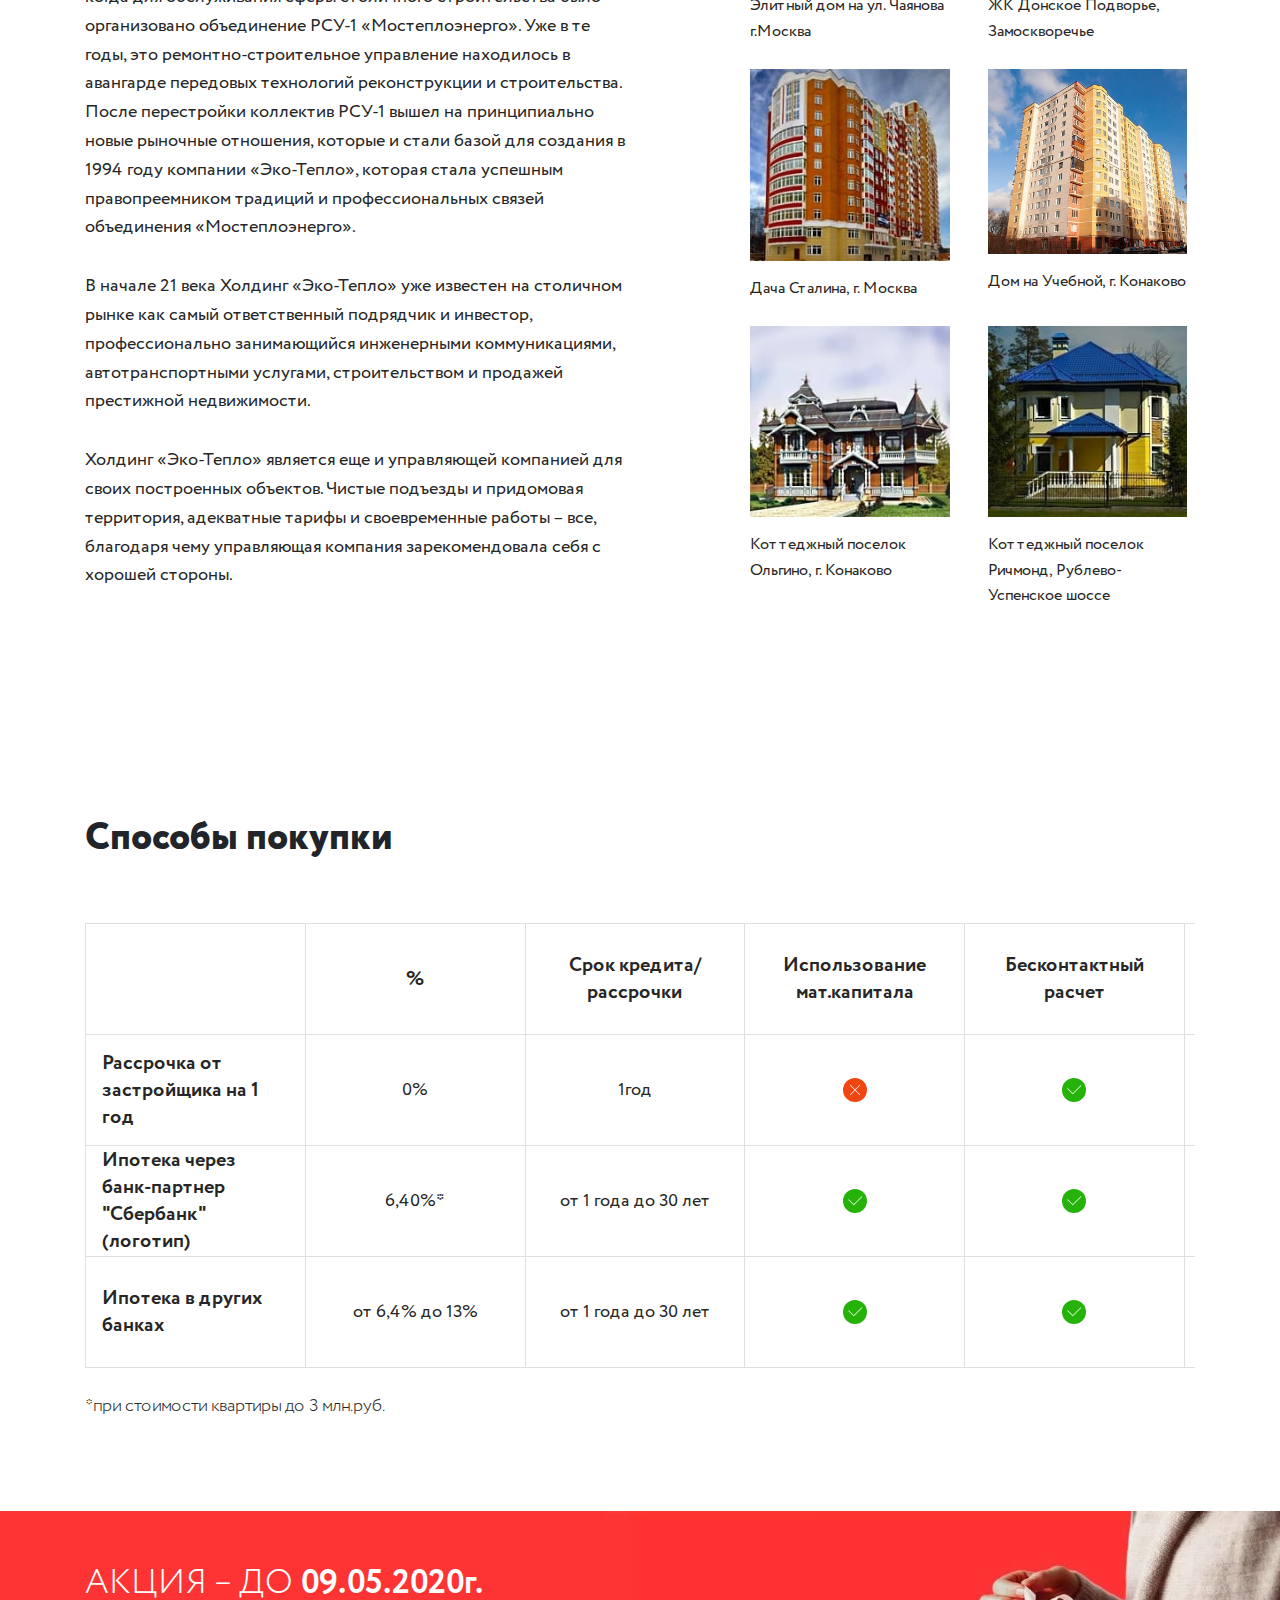
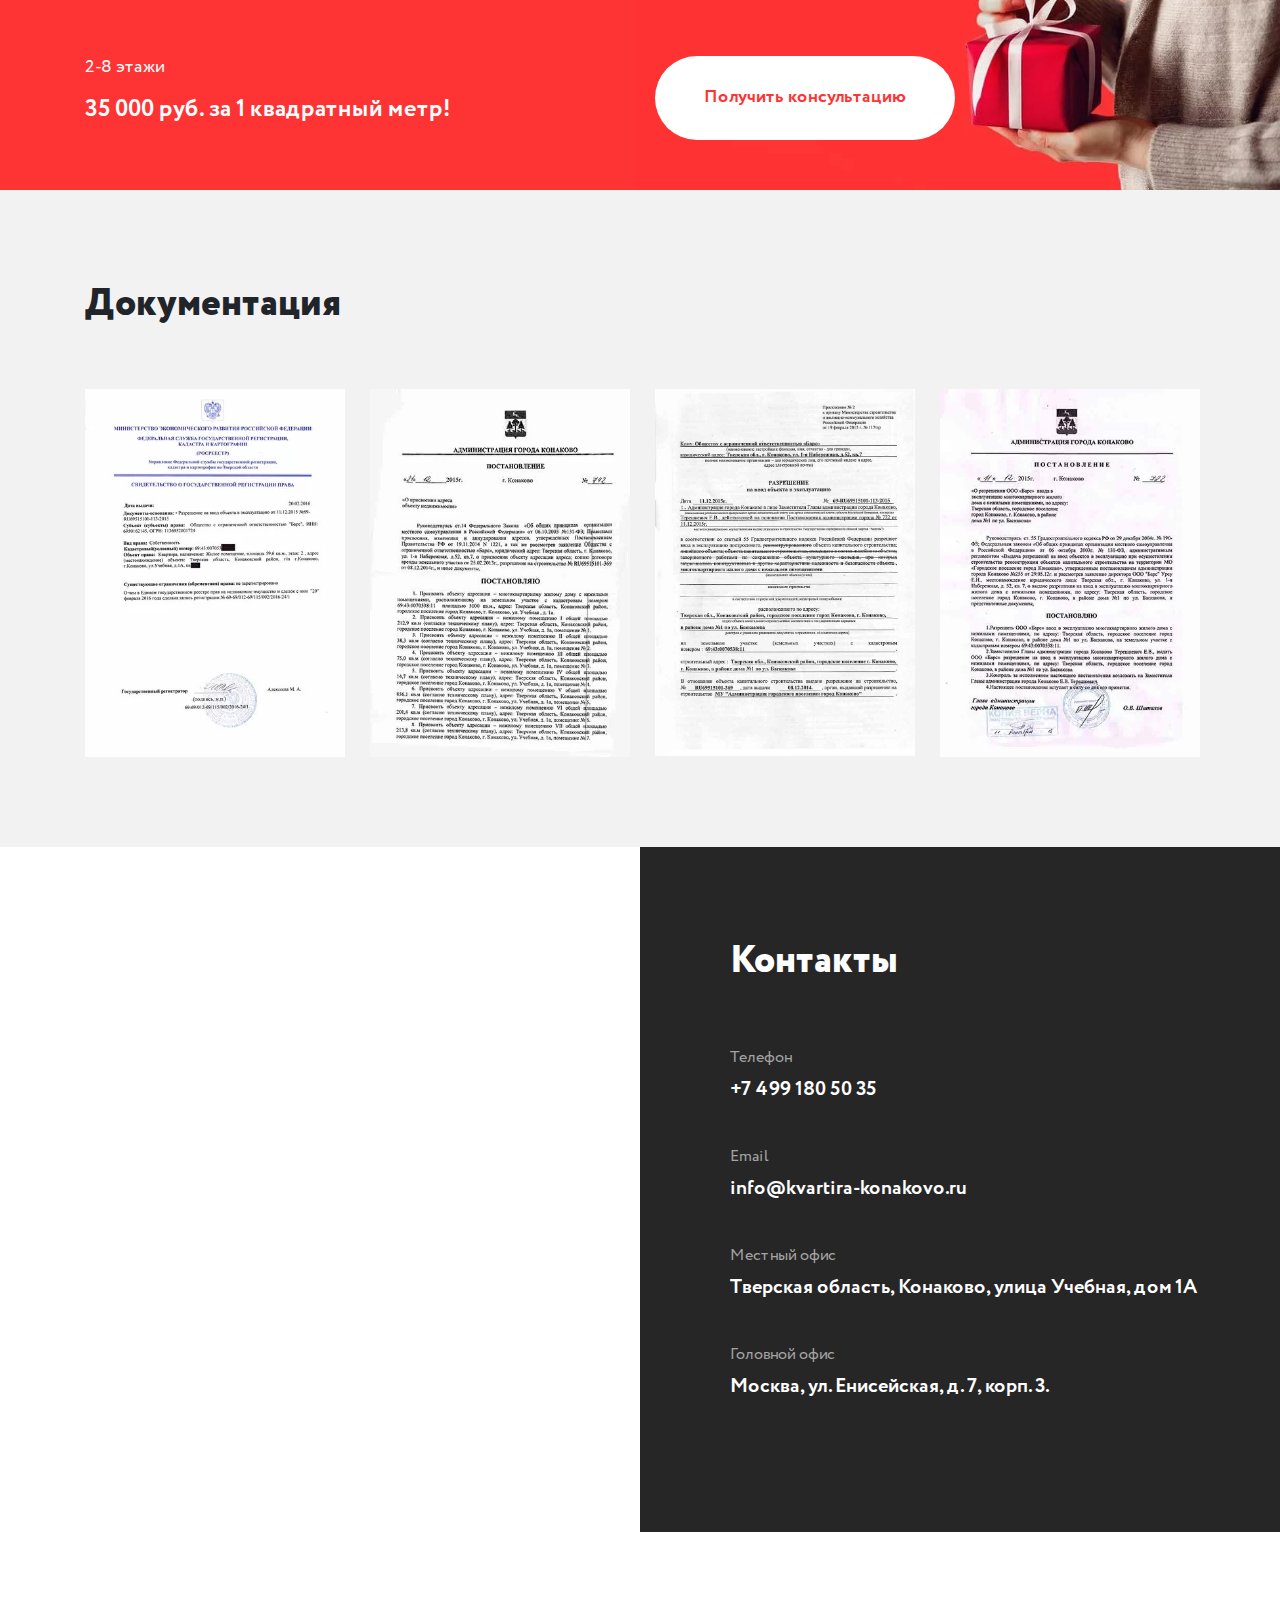
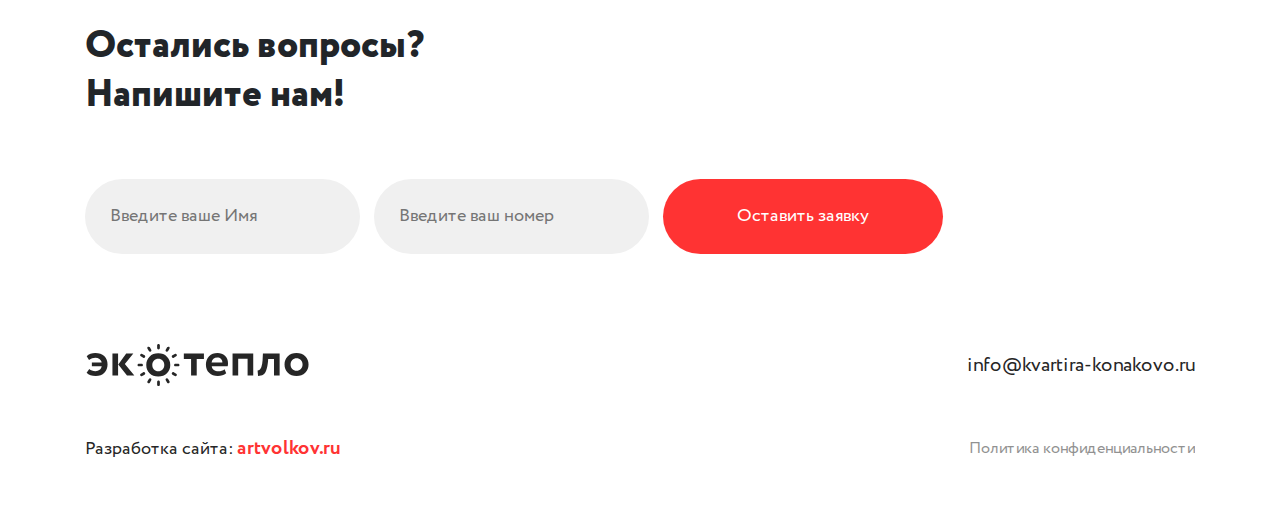
==== commit 5a246002: "changes in three blocks" ====
--- a/index.html
+++ b/index.html
@@ -415,8 +415,68 @@
         <section class="pay-method" id="pay">
             <div class="container">
                 <h2>Способы покупки</h2>
-                <div class="row pay-block">
-                    <div class="pay-item col-12 col-md-4">
+                <div class="pay-block">
+                    <div class="rows">
+                        <div class="_cell _title"></div>
+                        <div class="_cell _title">%</div>
+                        <div class="_cell _title">Срок кредита/рассрочки</div>
+                        <div class="_cell _title">Использование мат.капитала</div>
+                        <div class="_cell _title">Бесконтактный расчет</div>
+                        <div class="_cell _title">Заключение сделки-онлайн</div>
+                        <div class="_cell _title">Помощь в оформлении документов</div>
+                        <div class="_cell _title" style="font-size: 18px;">Ежемесячная стоимость на примере 1-комн.кв., стоимостью 1750000р.</div>
+                    </div>
+                    <div class="rows">
+                        <div class="_cell _title">Рассрочка от застройщика на 1 год</div>
+                        <div class="_cell">0%</div>
+                        <div class="_cell">1год</div>
+                        <div class="_cell">
+                            <svg width="24px" height="24px" viewBox="0 0 24 24" version="1.1" xmlns="http://www.w3.org/2000/svg" xmlns:xlink="http://www.w3.org/1999/xlink"> <g stroke="none" stroke-width="1" fill="none" fill-rule="evenodd"> <circle fill="#F24612" cx="12" cy="12" r="12"></circle> <polygon fill="#FFFFFF" points="17.28 7.32 16.8 6.84 12.072 11.592 7.32 6.84 6.84 7.32 11.592 12.072 6.84 16.8 7.32 17.28 12.072 12.528 16.8 17.28 17.28 16.8 12.528 12.072"></polygon> </g> </svg>
+                        </div>
+                        <div class="_cell">
+                            <svg width="24px" height="24px" viewBox="0 0 24 24" version="1.1" xmlns="http://www.w3.org/2000/svg" xmlns:xlink="http://www.w3.org/1999/xlink"> <g stroke="none" stroke-width="1" fill="none" fill-rule="evenodd"> <circle fill="#25B309" cx="12" cy="12" r="12"></circle> <polygon fill="#FFFFFF" points="10.776 16.32 5.184 10.728 5.688 10.2 10.776 15.288 18.792 7.272 19.296 7.8"></polygon> </g> </svg>
+                        </div>
+                        <div class="_cell">
+                            <svg width="24px" height="24px" viewBox="0 0 24 24" version="1.1" xmlns="http://www.w3.org/2000/svg" xmlns:xlink="http://www.w3.org/1999/xlink"> <g stroke="none" stroke-width="1" fill="none" fill-rule="evenodd"> <circle fill="#25B309" cx="12" cy="12" r="12"></circle> <polygon fill="#FFFFFF" points="10.776 16.32 5.184 10.728 5.688 10.2 10.776 15.288 18.792 7.272 19.296 7.8"></polygon> </g> </svg>
+                        </div>
+                        <div class="_cell">
+                            <svg width="24px" height="24px" viewBox="0 0 24 24" version="1.1" xmlns="http://www.w3.org/2000/svg" xmlns:xlink="http://www.w3.org/1999/xlink"> <g stroke="none" stroke-width="1" fill="none" fill-rule="evenodd"> <circle fill="#25B309" cx="12" cy="12" r="12"></circle> <polygon fill="#FFFFFF" points="10.776 16.32 5.184 10.728 5.688 10.2 10.776 15.288 18.792 7.272 19.296 7.8"></polygon> </g> </svg>
+                        </div>
+                        <div class="_cell">145883р/мес.</div>
+                    </div>
+                    <div class="rows">
+                        <div class="_cell _title">Ипотека через банк-партнер "Сбербанк" (логотип)</div>
+                        <div class="_cell">6,40%*</div>
+                        <div class="_cell">от 1 года до 30 лет</div>
+                        <div class="_cell">
+                            <svg width="24px" height="24px" viewBox="0 0 24 24" version="1.1" xmlns="http://www.w3.org/2000/svg" xmlns:xlink="http://www.w3.org/1999/xlink"> <g stroke="none" stroke-width="1" fill="none" fill-rule="evenodd"> <circle fill="#25B309" cx="12" cy="12" r="12"></circle> <polygon fill="#FFFFFF" points="10.776 16.32 5.184 10.728 5.688 10.2 10.776 15.288 18.792 7.272 19.296 7.8"></polygon> </g> </svg>
+                        </div>
+                        <div class="_cell">
+                            <svg width="24px" height="24px" viewBox="0 0 24 24" version="1.1" xmlns="http://www.w3.org/2000/svg" xmlns:xlink="http://www.w3.org/1999/xlink"> <g stroke="none" stroke-width="1" fill="none" fill-rule="evenodd"> <circle fill="#25B309" cx="12" cy="12" r="12"></circle> <polygon fill="#FFFFFF" points="10.776 16.32 5.184 10.728 5.688 10.2 10.776 15.288 18.792 7.272 19.296 7.8"></polygon> </g> </svg>
+                        </div>
+                        <div class="_cell">
+                            <svg width="24px" height="24px" viewBox="0 0 24 24" version="1.1" xmlns="http://www.w3.org/2000/svg" xmlns:xlink="http://www.w3.org/1999/xlink"> <g stroke="none" stroke-width="1" fill="none" fill-rule="evenodd"> <circle fill="#25B309" cx="12" cy="12" r="12"></circle> <polygon fill="#FFFFFF" points="10.776 16.32 5.184 10.728 5.688 10.2 10.776 15.288 18.792 7.272 19.296 7.8"></polygon> </g> </svg>
+                        </div>
+                        <div class="_cell">
+                            <svg width="24px" height="24px" viewBox="0 0 24 24" version="1.1" xmlns="http://www.w3.org/2000/svg" xmlns:xlink="http://www.w3.org/1999/xlink"> <g stroke="none" stroke-width="1" fill="none" fill-rule="evenodd"> <circle fill="#25B309" cx="12" cy="12" r="12"></circle> <polygon fill="#FFFFFF" points="10.776 16.32 5.184 10.728 5.688 10.2 10.776 15.288 18.792 7.272 19.296 7.8"></polygon> </g> </svg>
+                        </div>
+                        <div class="_cell">12111р/мес (при сроке на 15 лет)</div>
+                    </div>
+                    <div class="rows">
+                        <div class="_cell _title">Ипотека в других банках</div>
+                        <div class="_cell">от 6,4% до 13%</div>
+                        <div class="_cell">от 1 года до 30 лет</div>
+                        <div class="_cell">
+                            <svg width="24px" height="24px" viewBox="0 0 24 24" version="1.1" xmlns="http://www.w3.org/2000/svg" xmlns:xlink="http://www.w3.org/1999/xlink"> <g stroke="none" stroke-width="1" fill="none" fill-rule="evenodd"> <circle fill="#25B309" cx="12" cy="12" r="12"></circle> <polygon fill="#FFFFFF" points="10.776 16.32 5.184 10.728 5.688 10.2 10.776 15.288 18.792 7.272 19.296 7.8"></polygon> </g> </svg>
+                        </div>
+                        <div class="_cell">
+                            <svg width="24px" height="24px" viewBox="0 0 24 24" version="1.1" xmlns="http://www.w3.org/2000/svg" xmlns:xlink="http://www.w3.org/1999/xlink"> <g stroke="none" stroke-width="1" fill="none" fill-rule="evenodd"> <circle fill="#25B309" cx="12" cy="12" r="12"></circle> <polygon fill="#FFFFFF" points="10.776 16.32 5.184 10.728 5.688 10.2 10.776 15.288 18.792 7.272 19.296 7.8"></polygon> </g> </svg>
+                        </div>
+                        <div class="_cell">Не во всех</div>
+                        <div class="_cell">Не во всех</div>
+                        <div class="_cell">-</div>
+                    </div>
+                    <!-- <div class="pay-item col-12 col-md-4">
                         <img src="icons/check-mark_1.svg" width="40" alt="icon"> 
                         <p>ИПОТЕКА</p>
                         <p>Квартиры в ЖК «Белый аист» можно оформить в ипотеку, или использовать Жилищный сертификат</p>
@@ -430,8 +490,9 @@
                         <img src="icons/check-mark_1.svg" width="40" alt="icon"> 
                         <p>МАТКАПИТАЛ</p>
                         <p>Все квартиры от застройщика можно приобрести с использованием материнского капитала</p>
-                    </div>
-                </div>
+                    </div> -->
+                </div>
+                <p class="extra">*при стоимости квартиры до 3 млн.руб.</p>
             </div>
         </section>
         <section class="sale" id="sale">
@@ -537,6 +598,10 @@
                 <form action="" class="modal-form">
                     <input type="text" placeholder="Введите ваше имя" name="name">
                     <input type="text" placeholder="Введите ваш телефон" name="phone">
+                    <label class="modal-date">
+                        <span>Дата консультации</span>
+                        <input type="date" name="date" id="date" placeholder="new Date()">
+                    </label>
                     <button type="submit" >Получить консультацию</button>
                 </form>
             </div>
--- a/css/style.css
+++ b/css/style.css
@@ -1307,6 +1307,38 @@
     border: none;
     outline: none !important;
 }
+.modal-date {
+    display: flex;
+    flex-direction: column;
+    align-items: flex-start;
+}
+.modal-date span {
+    font-size: 20px;
+    line-height: 1.55;
+    font-weight: 300;
+    color: #383838;
+    margin-bottom: 10px;
+}
+.modal-form input[type=date] {
+    color: #262626;
+    background-color: #f2f2f2;
+    border-radius: 200px;
+    -moz-border-radius: 200px;
+    -webkit-border-radius: 200px;
+    margin: 0 0 15px 0;
+    height: 60px;
+    padding: 0 20px;
+    font-size: 16px;
+    line-height: 1.33;
+    width: 50%;
+    border: 0 none;
+    -webkit-box-sizing: border-box;
+    -moz-box-sizing: border-box;
+    box-sizing: border-box;
+    outline: none;
+    -webkit-appearance: none;
+}
+
 @media screen and (max-width:1010px) {
     section.fix-banner {
         position: relative;
@@ -1333,4 +1365,50 @@
         right: 15px;
         transform: none;
     }
+}
+.pay-block {
+    overflow: auto;
+}
+.pay-block .rows {
+    display: flex;
+    border: 1px solid #e0e0e0;
+    border-bottom: none;
+    width: 1760px;
+}
+.pay-block .rows:last-of-type {
+    border-bottom: 1px solid #e0e0e0;
+}
+.pay-block ._cell {
+    border-right: 1px solid #e0e0e0;
+    display: flex;
+    align-items: center;
+    justify-content: center;
+    font-size: 18px;
+    line-height: 1.35;
+    font-weight: 400;
+    color: #262626;
+    height: 110px;
+    padding: 25px 16px;
+    text-align: center;
+}
+.pay-block ._cell._title {
+    font-size: 20px;
+    font-weight: 600;
+}
+.pay-block .rows:not(:first-of-type) ._cell._title {
+    text-align: start;
+}
+.pay-block .rows ._cell:last-of-type {
+    border-right: none;
+}
+.pay-block ._cell {
+    width: 220px !important;
+    max-width: 220px !important;
+}
+.pay-method .extra {
+    color: #262626;
+    font-size: 18px;
+    line-height: 1.55;
+    margin-top: 25px;
+    font-weight: 300;
 }